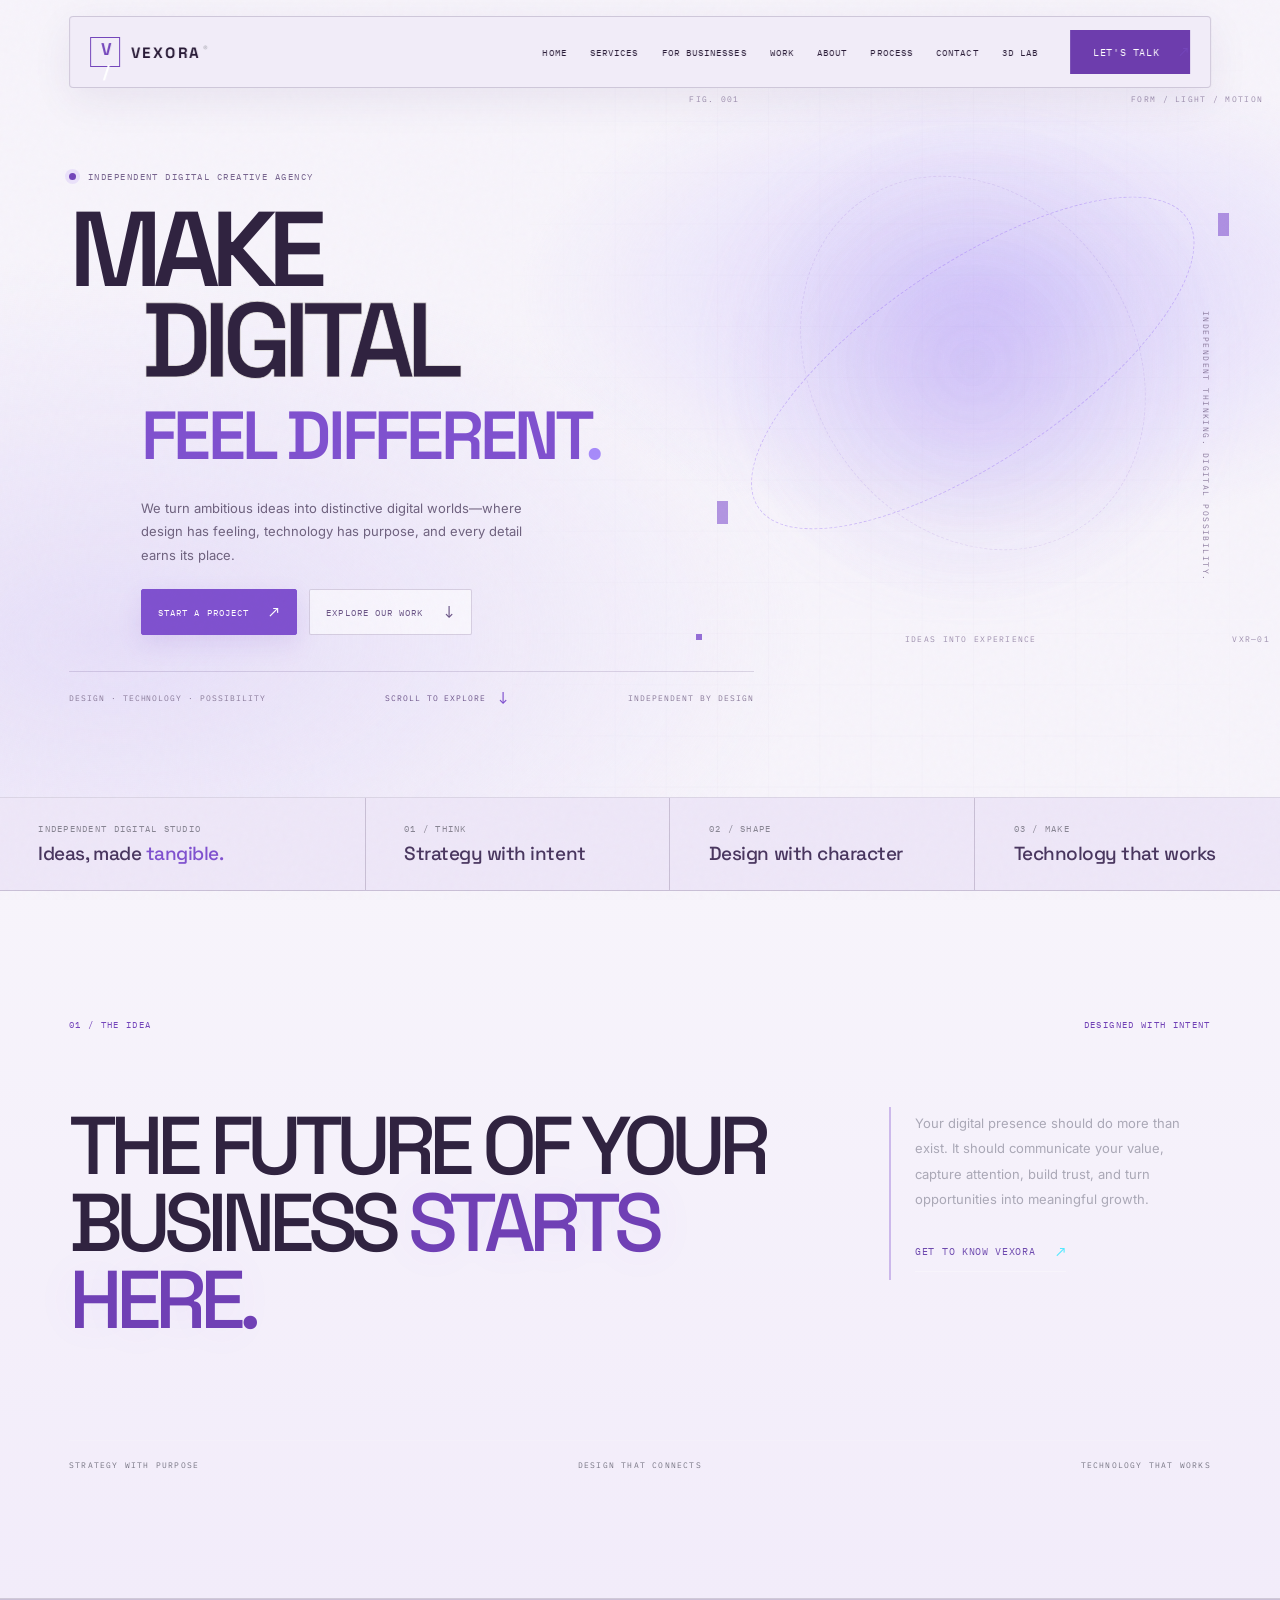
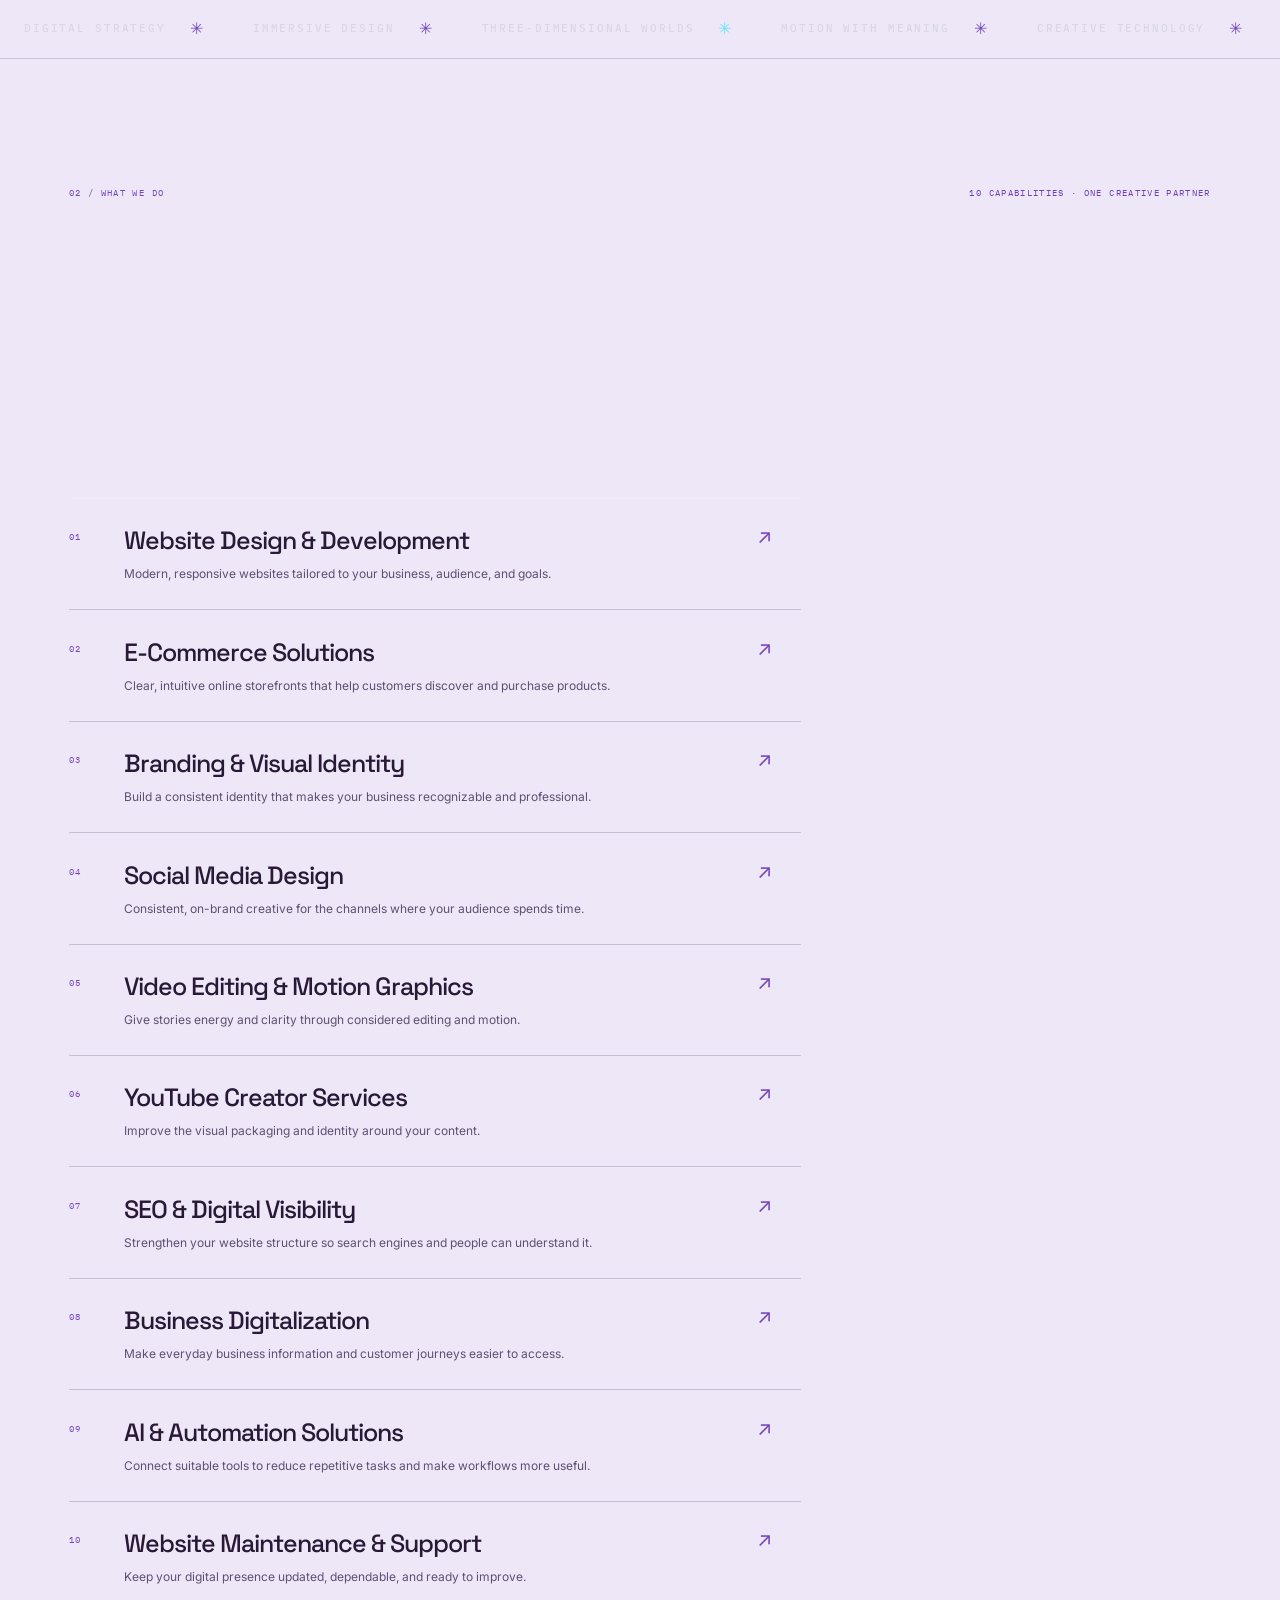
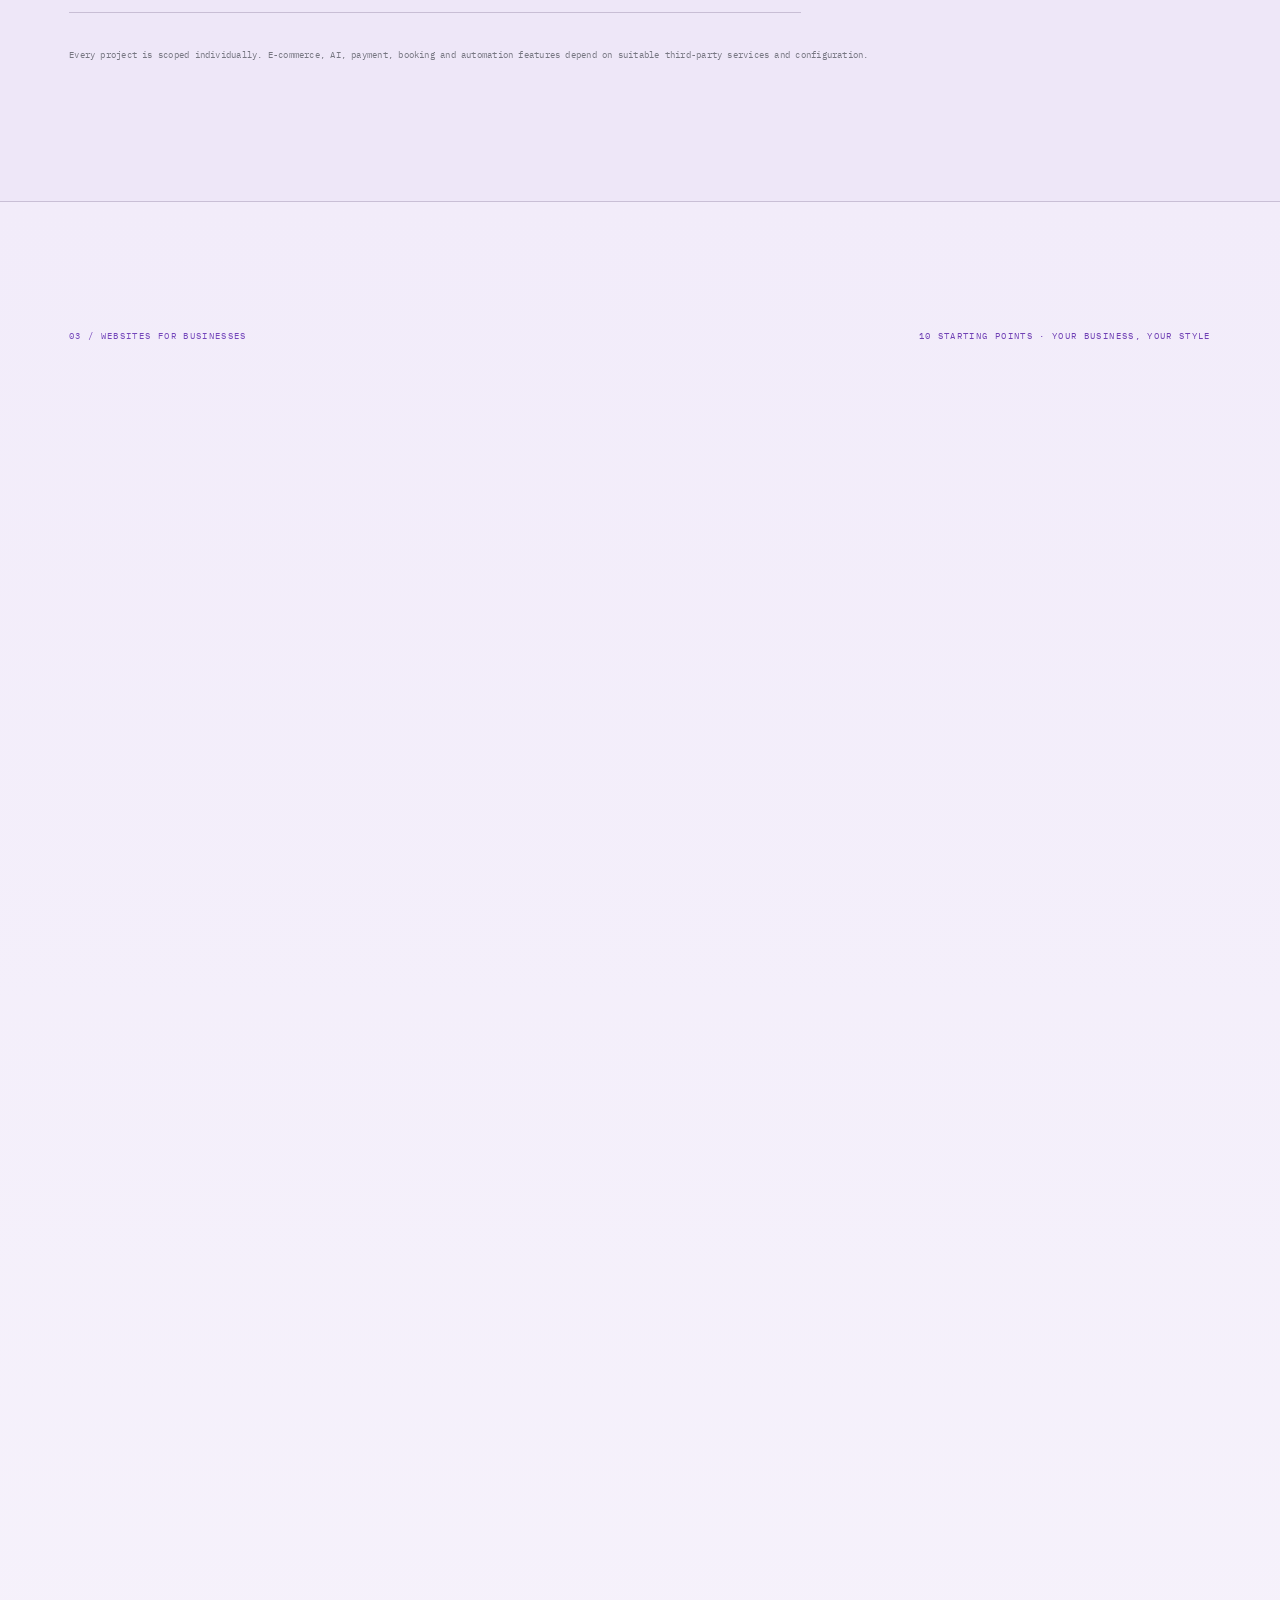
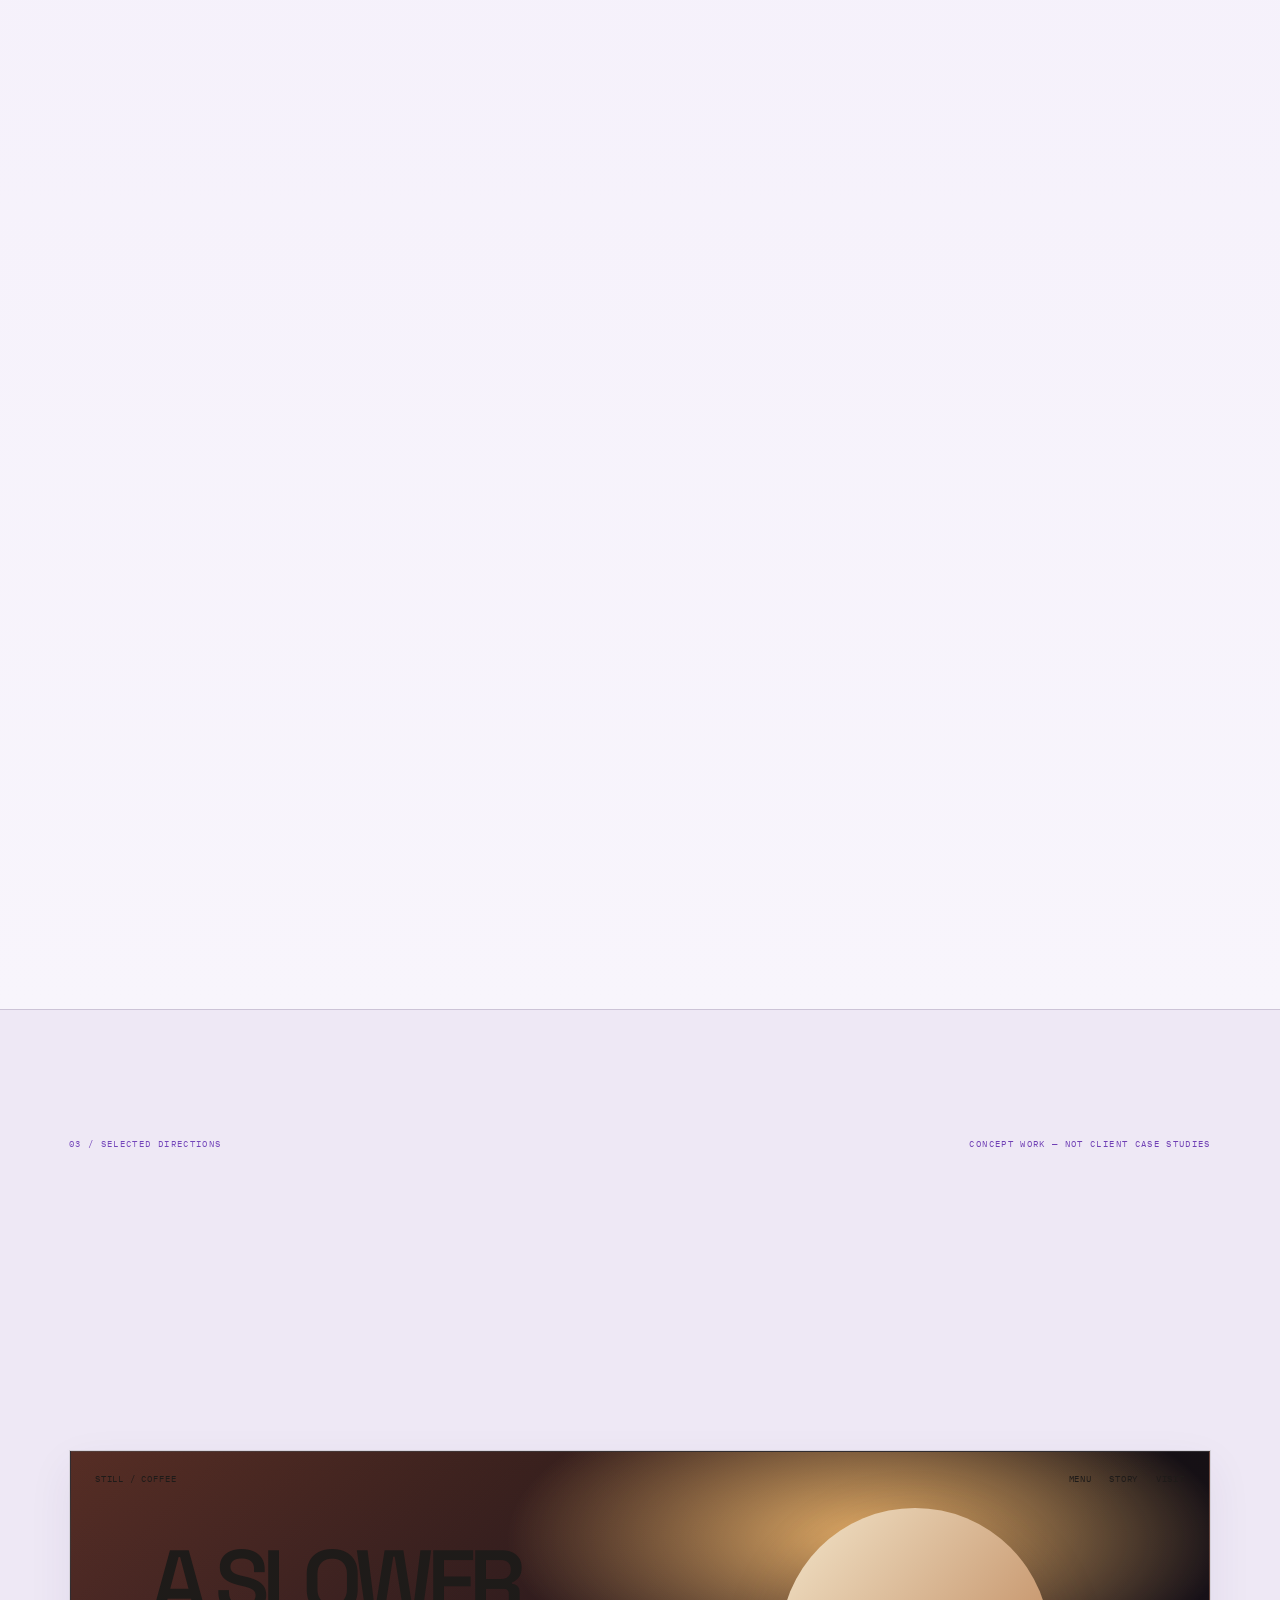
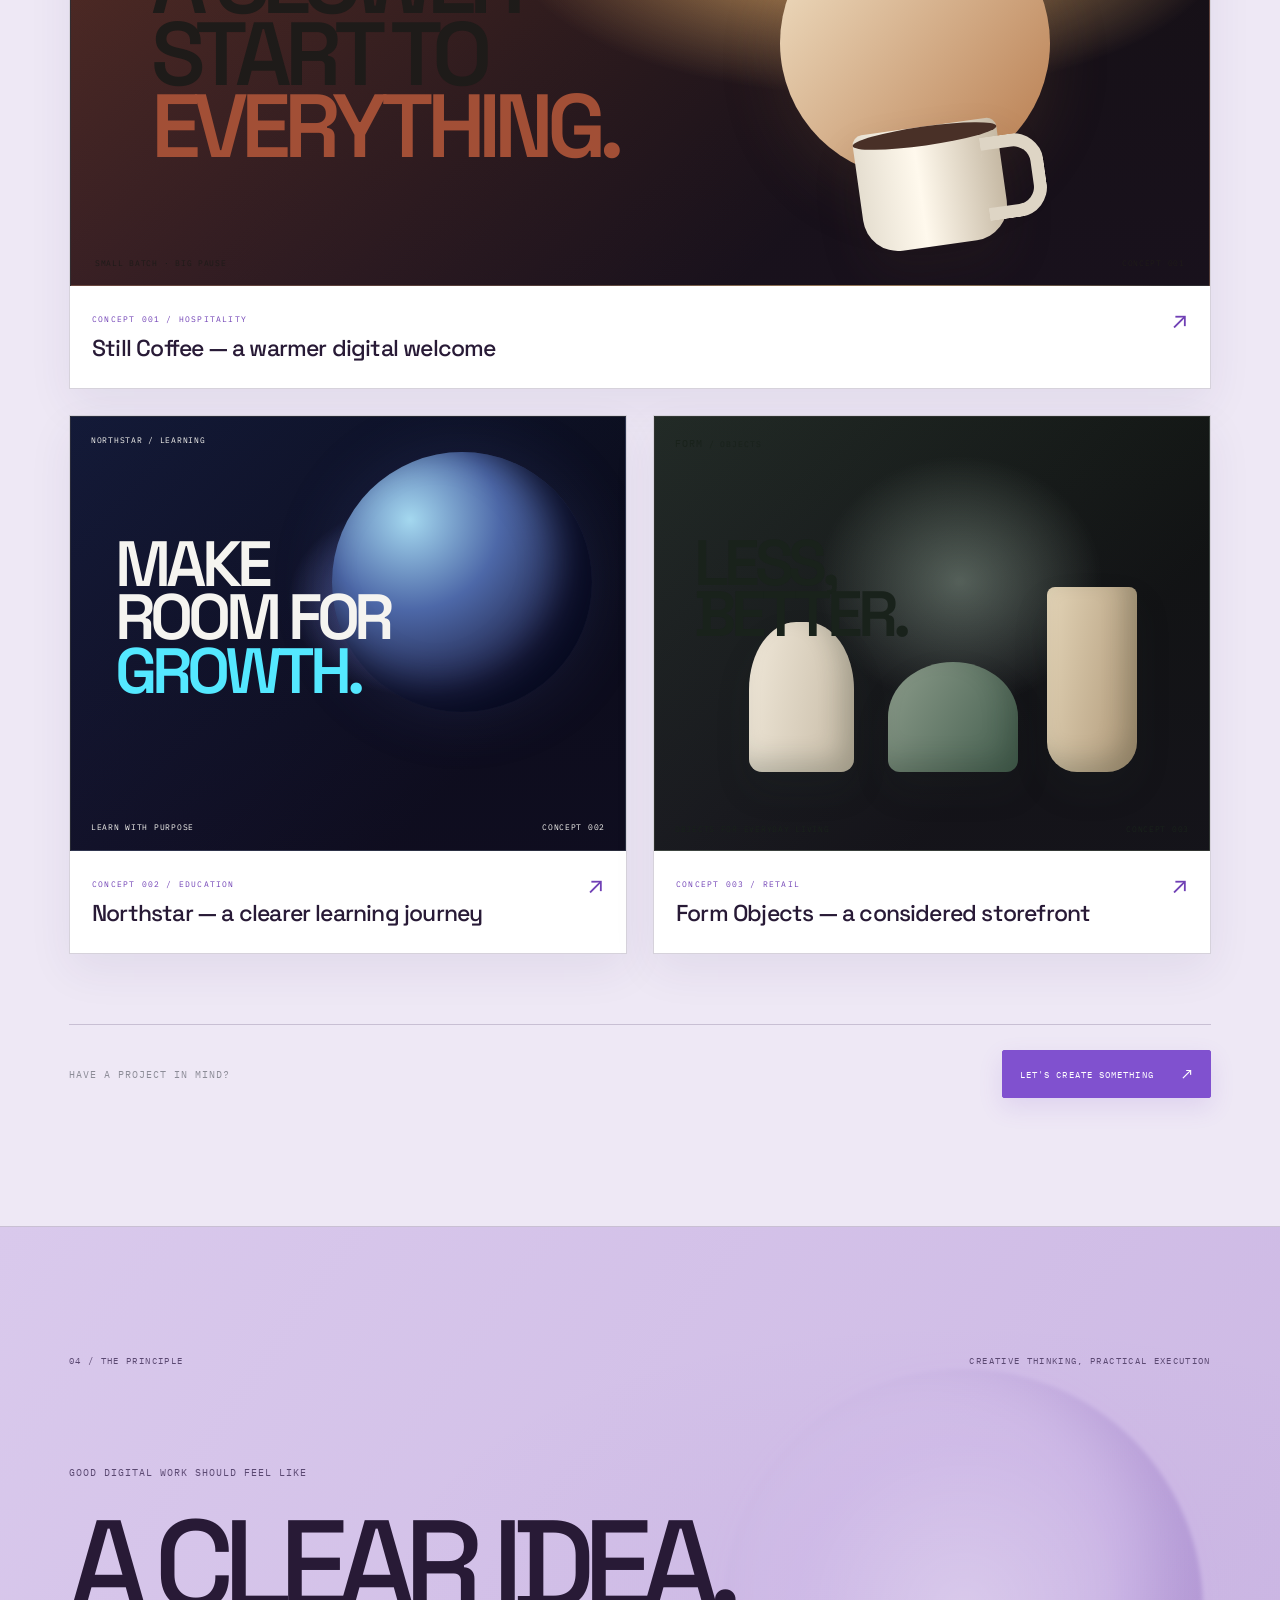
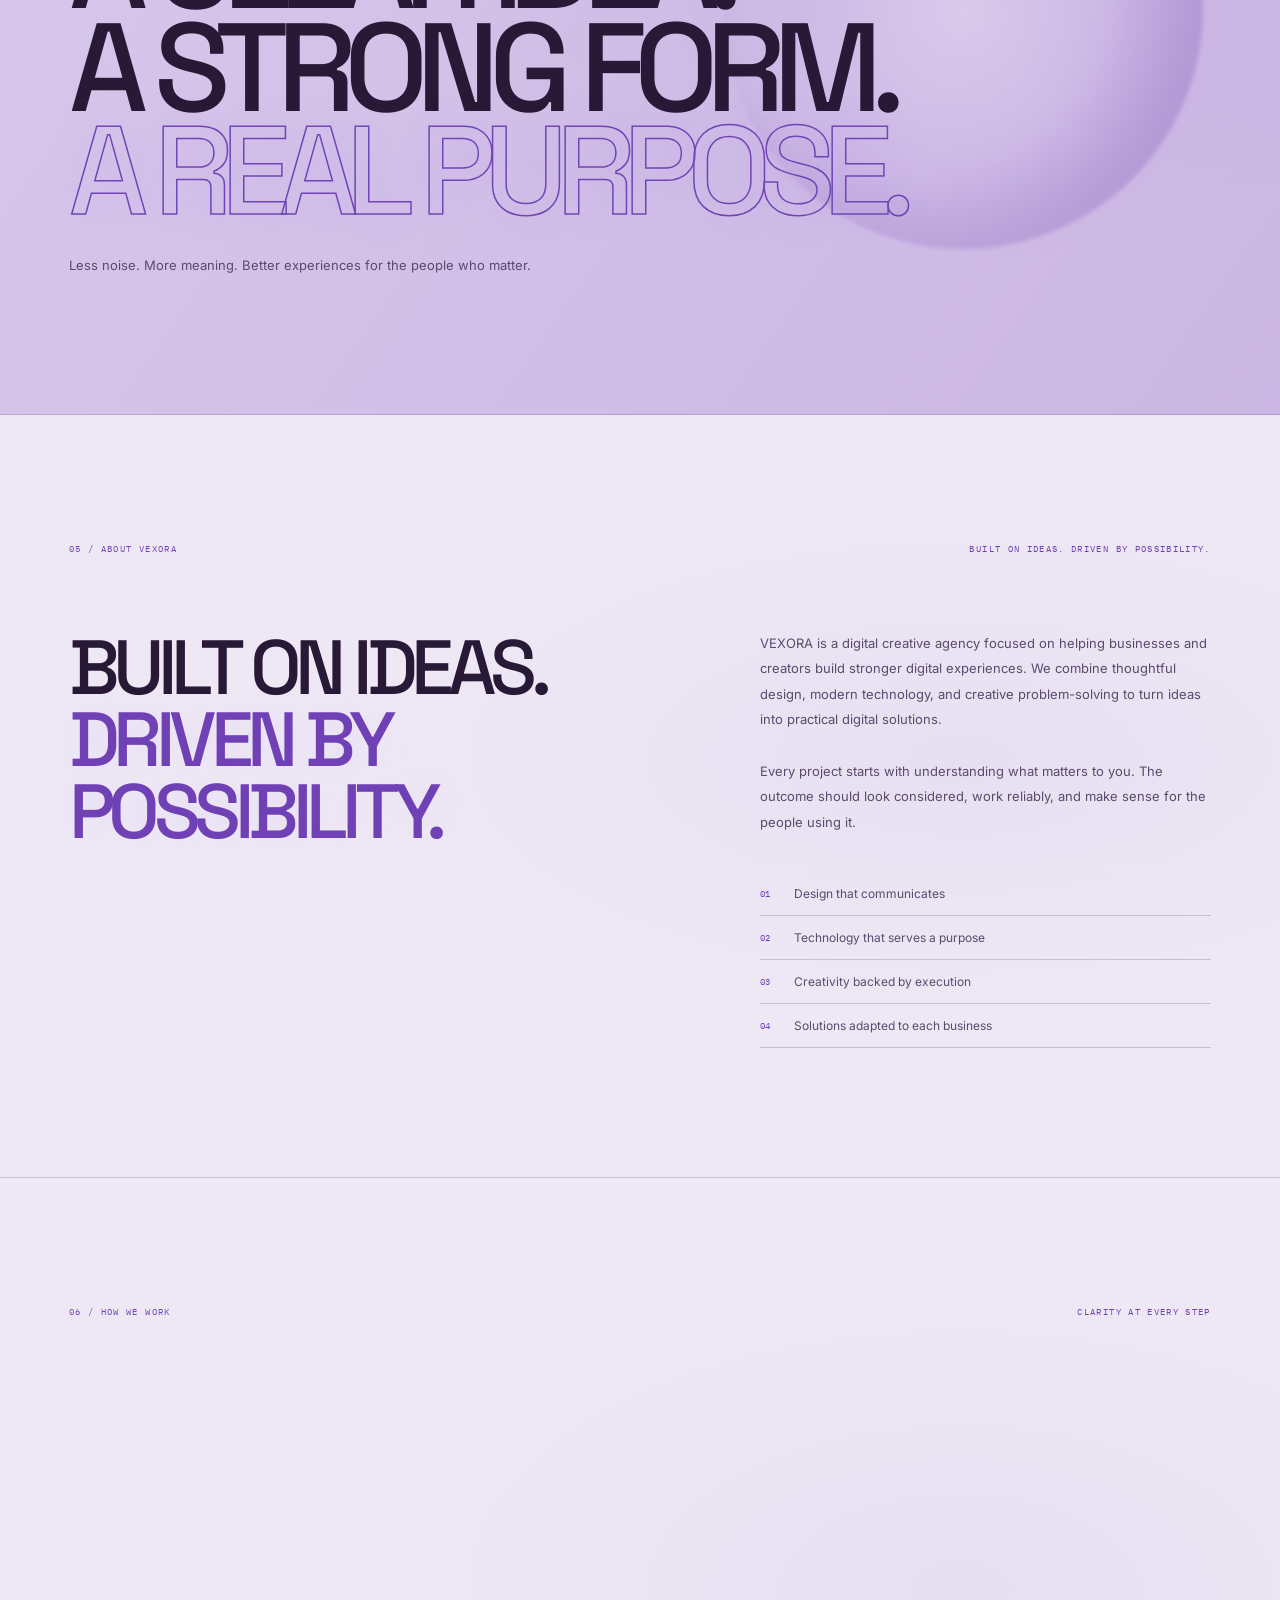
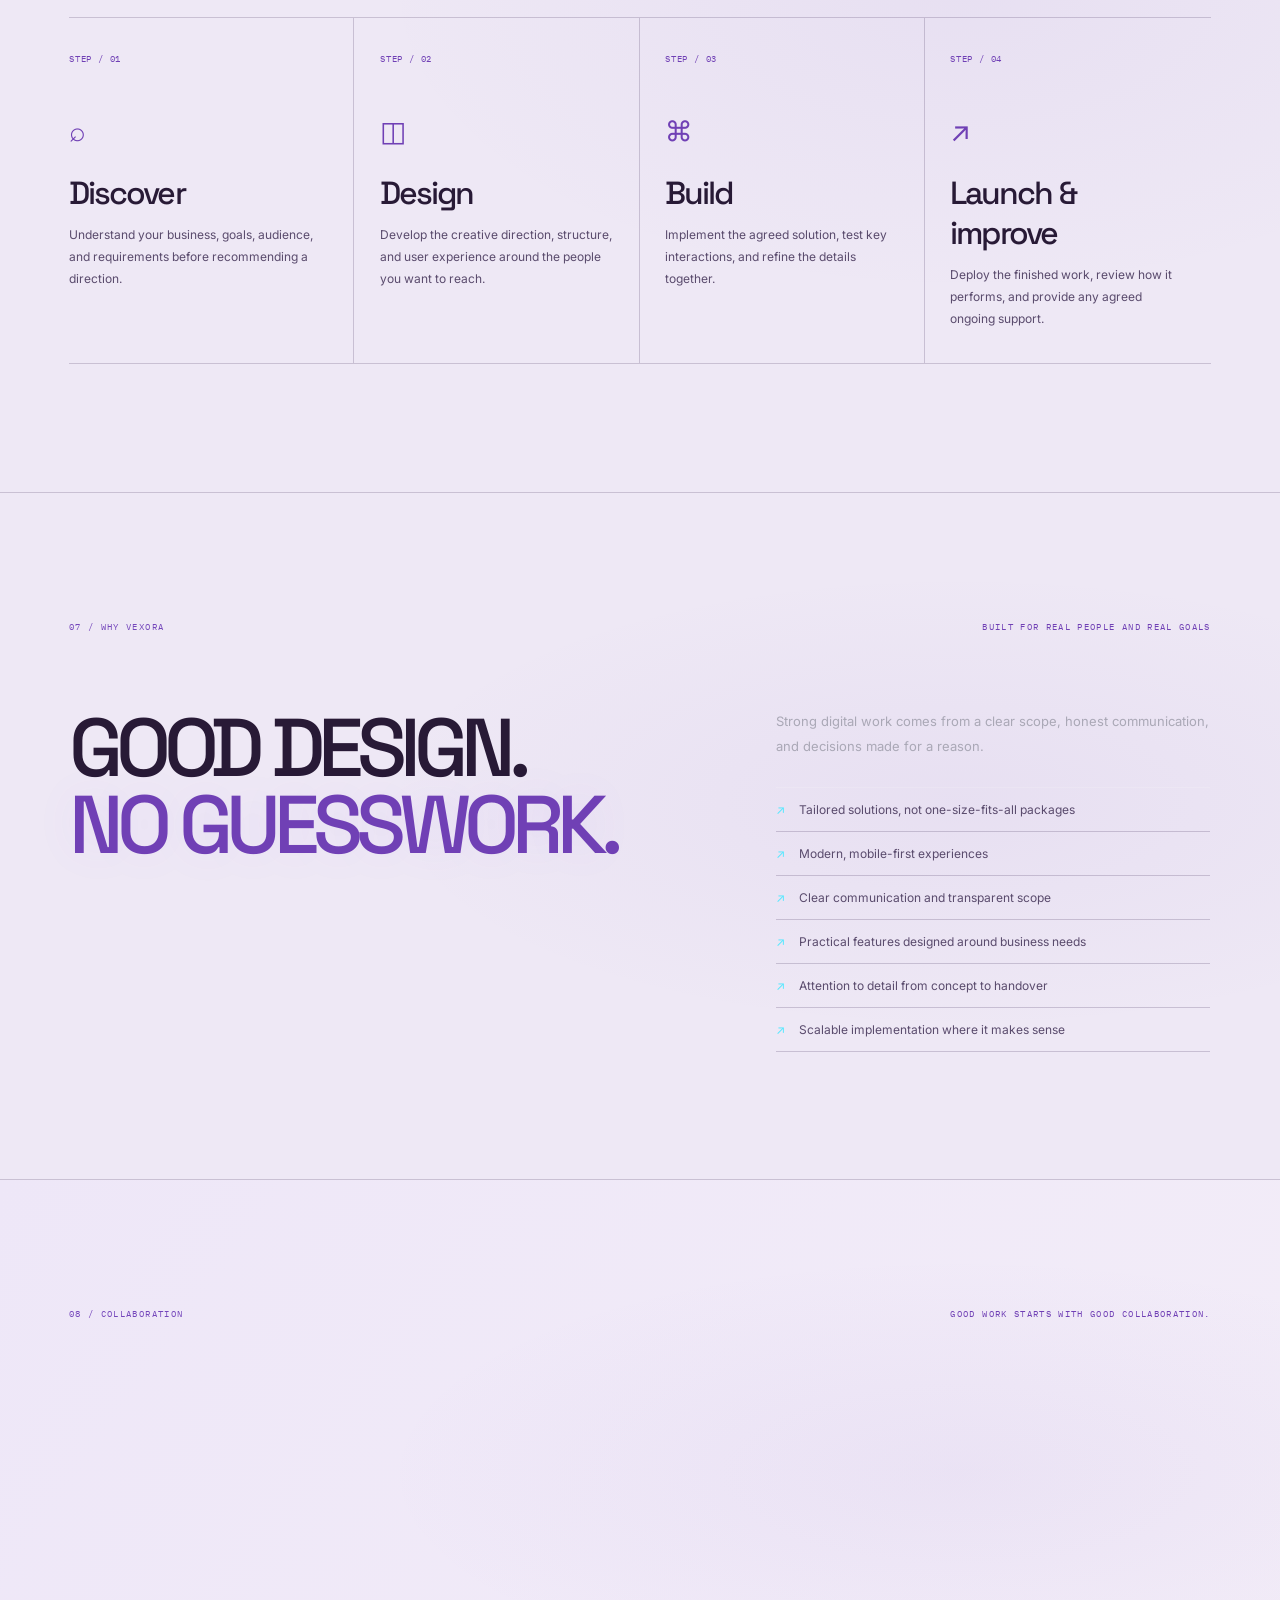
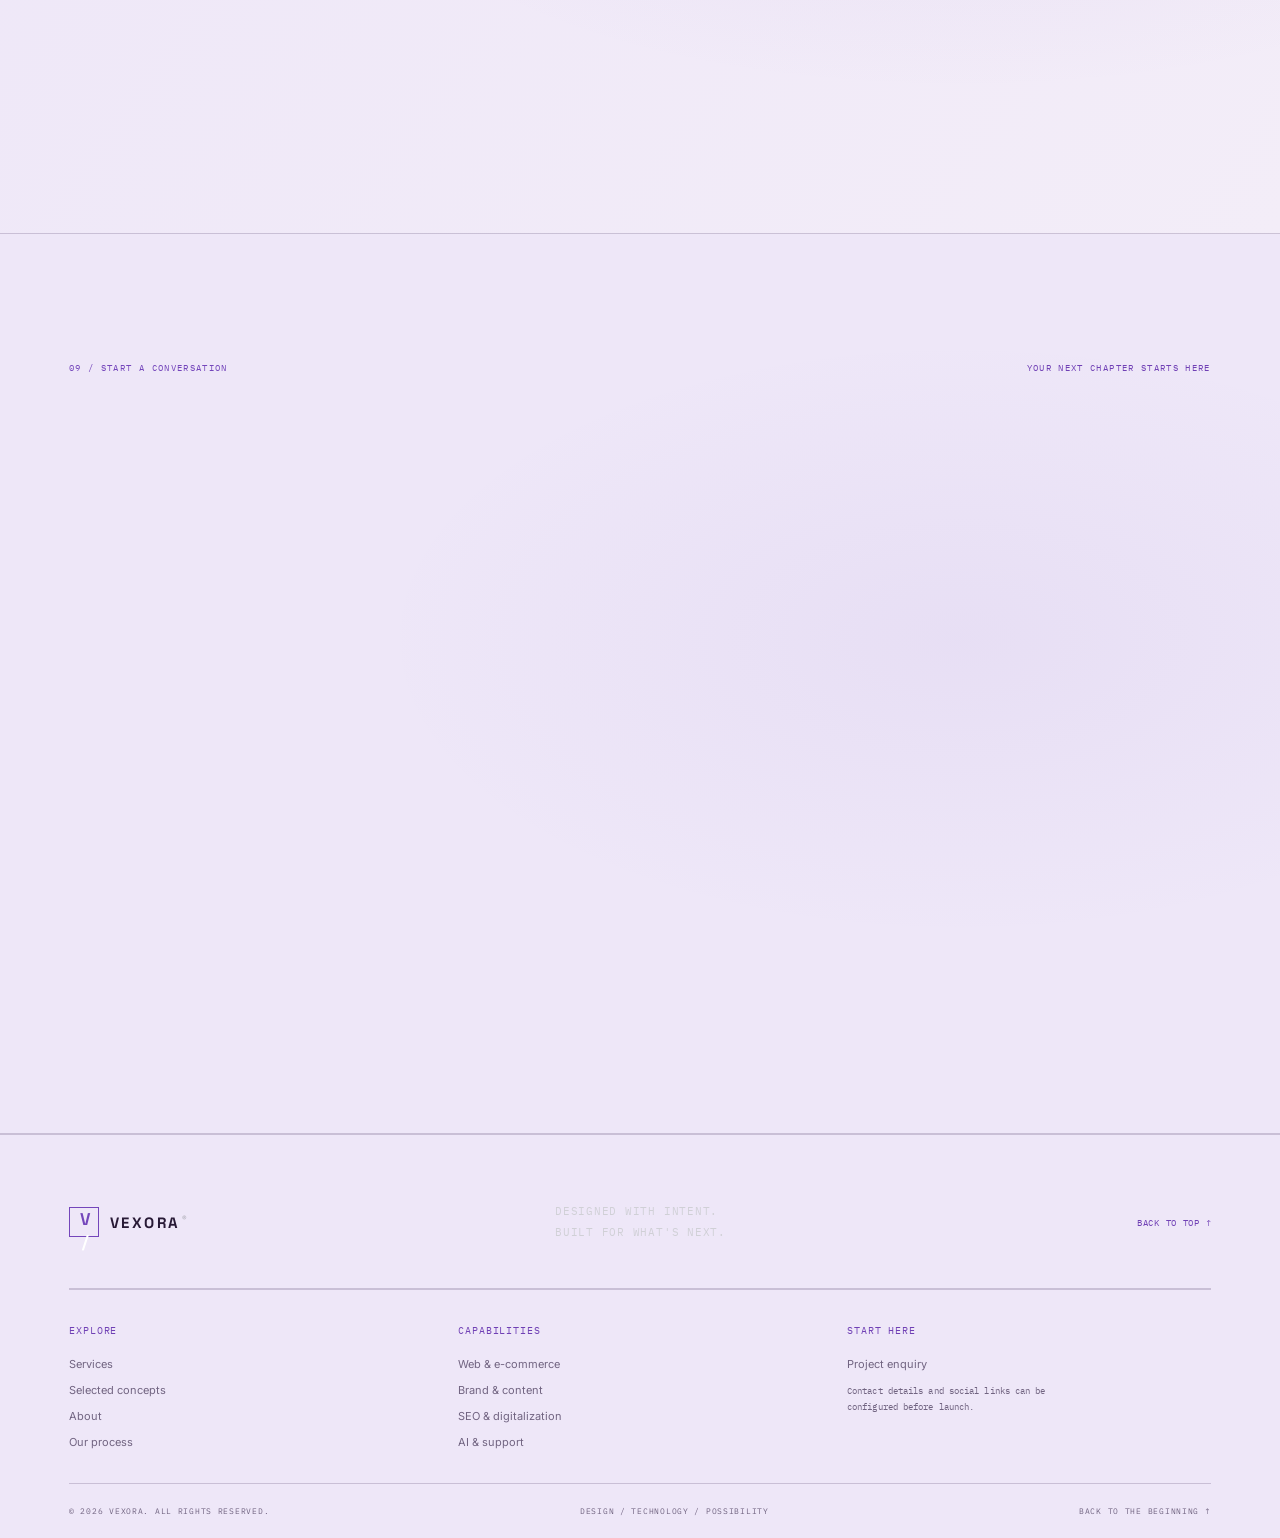
==== vexora-website/index.html @ 5f30f504 "Add files via upload" ====
<!doctype html>
<html lang="en">
<head>
<meta charset="utf-8"><meta name="viewport" content="width=device-width,initial-scale=1"><meta name="theme-color" content="#f4f1fa">
<title>VEXORA® — Digital Experiences, Built for What's Next</title>
<meta name="description" content="VEXORA combines thoughtful design, modern technology and creative innovation to build exceptional digital experiences for businesses and creators.">
<meta name="robots" content="index,follow"><link rel="canonical" href="https://example.com/">
<meta property="og:type" content="website"><meta property="og:title" content="VEXORA — We Build Digital Experiences"><meta property="og:description" content="Your vision. Our technology. Extraordinary results."><meta property="og:image" content="/assets/vexora-showcase.png">
<link rel="icon" href="data:image/svg+xml,%3Csvg xmlns='http://www.w3.org/2000/svg' viewBox='0 0 100 100'%3E%3Crect width='100' height='100' rx='18' fill='%23050505'/%3E%3Cpath d='M22 25L50 75 78 25' fill='none' stroke='%238B5CF6' stroke-width='9'/%3E%3C/svg%3E">
<link rel="preconnect" href="https://fonts.googleapis.com"><link rel="preconnect" href="https://fonts.gstatic.com" crossorigin><link href="https://fonts.googleapis.com/css2?family=Inter:wght@400;500;600;700&family=Space+Grotesk:wght@400;500;600;700&family=IBM+Plex+Mono:wght@400;500&display=swap" rel="stylesheet">
<link rel="stylesheet" href="styles.css">
<script type="importmap">{"imports":{"three":"https://cdn.jsdelivr.net/npm/three@0.166.1/build/three.module.js"}}</script>
<script defer src="motion.js"></script>
<script type="module" src="script.js"></script>
<link rel="stylesheet" href="cinematic-system.css">
<link rel="stylesheet" href="redesign-v3.css">
<link rel="stylesheet" href="violet-neutral.css">
<link rel="stylesheet" href="polish-v4.css">
<link rel="stylesheet" href="fix-v5.css">
<script defer src="interactions.js"></script>
<script defer src="redesign-v3.js"></script>
<script defer src="business-showcase.js"></script>
</head>
<body>
<div class="grain" aria-hidden="true"></div><div class="scroll-progress" aria-hidden="true"></div>
<header class="header" id="top"><a class="wordmark" href="#home" aria-label="VEXORA home"><span class="wordmark-symbol">V<span>/</span></span><span>VEXORA<span class="registered">®</span></span></a>
<nav class="desktop-nav" aria-label="Main navigation"><a href="#home">Home</a><a href="services.html">Services</a><a href="#business-websites">For Businesses</a><a href="work.html">Work</a><a href="about.html">About</a><a href="process.html">Process</a><a href="contact.html">Contact</a><a href="universe.html">3D Lab</a></nav>
<a class="header-cta" href="#contact">LET'S TALK <span>↗</span></a><button class="menu-toggle" aria-label="Open navigation menu" aria-expanded="false" aria-controls="mobile-nav"><span></span><span></span></button></header>
<nav class="mobile-nav" id="mobile-nav" aria-label="Mobile navigation" hidden><a href="#home">Home</a><a href="services.html">Services</a><a href="work.html">Work</a><a href="about.html">About</a><a href="process.html">Process</a><a href="contact.html">Contact</a><a href="universe.html">3D Lab</a></nav>
<main>
<section class="hero" id="home"><div class="hero-grid" aria-hidden="true"></div><div class="hero-copy"><p class="eyebrow reveal"><span class="live-dot"></span> INDEPENDENT DIGITAL CREATIVE AGENCY</p><h1 class="hero-title"><span class="title-line">MAKE</span><span class="title-line title-indent">DIGITAL</span><span class="title-line title-accent">FEEL DIFFERENT<span class="period">.</span></span></h1><p class="hero-description reveal">We turn ambitious ideas into distinctive digital worlds—where design has feeling, technology has purpose, and every detail earns its place.</p><div class="hero-actions reveal"><a class="button button-primary" href="#contact">START A PROJECT <span>↗</span></a><a class="button button-quiet" href="#work">EXPLORE OUR WORK <span>↓</span></a></div><div class="hero-foot reveal"><span>DESIGN · TECHNOLOGY · POSSIBILITY</span><a href="#intro">SCROLL TO EXPLORE <span class="scroll-arrow">↓</span></a><span>INDEPENDENT BY DESIGN</span></div></div>
<div class="hero-visual" aria-label="Interactive metallic 3D sculpture"><canvas id="hero-canvas" aria-label="A rotating metallic abstract sculpture rendered in 3D"></canvas><div class="visual-ring ring-a"></div><div class="visual-ring ring-b"></div><div class="visual-tag tag-top"><span>FIG. 001</span><span>FORM / LIGHT / MOTION</span></div><div class="visual-tag tag-bottom"><span class="tiny-square"></span> IDEAS INTO EXPERIENCE <span>VXR—01</span></div><div class="visual-cross cross-a">+</div><div class="visual-cross cross-b">+</div></div><div class="hero-side-label">INDEPENDENT THINKING. DIGITAL POSSIBILITY.</div></section>
<section class="intro section" id="intro"><div class="section-meta reveal"><span>01 / THE IDEA</span><span>DESIGNED WITH INTENT</span></div><div class="intro-layout"><h2 class="display-heading reveal">THE FUTURE OF YOUR BUSINESS <em>STARTS HERE.</em></h2><div class="intro-copy reveal"><p>Your digital presence should do more than exist. It should communicate your value, capture attention, build trust, and turn opportunities into meaningful growth.</p><a class="text-link" href="#about">GET TO KNOW VEXORA <span>↗</span></a></div></div><div class="intro-bottom"><span>STRATEGY WITH PURPOSE</span><span>DESIGN THAT CONNECTS</span><span>TECHNOLOGY THAT WORKS</span></div></section>
<section class="services section" id="services"><div class="section-meta reveal"><span>02 / WHAT WE DO</span><span>10 CAPABILITIES · ONE CREATIVE PARTNER</span></div><div class="section-title-row reveal"><h2 class="display-heading">BUILT AROUND <em>YOUR NEXT.</em></h2><p>Thoughtful digital solutions that meet real business needs—from first impression to everyday operations.</p></div><div class="services-layout"><div class="services-list">
<article class="service-row reveal"><span class="service-num">01</span><div><h3>Website Design &amp; Development</h3><p>Modern, responsive websites tailored to your business, audience, and goals.</p><div class="service-details">Business sites · Landing pages · Portfolios · Restaurant sites · Performance · Lead capture</div></div><span class="service-symbol">↗</span></article>
<article class="service-row reveal"><span class="service-num">02</span><div><h3>E-Commerce Solutions</h3><p>Clear, intuitive online storefronts that help customers discover and purchase products.</p><div class="service-details">Storefront design · Product pages · Cart and checkout · Payment-provider integration · Mobile shopping</div></div><span class="service-symbol">↗</span></article>
<article class="service-row reveal"><span class="service-num">03</span><div><h3>Branding &amp; Visual Identity</h3><p>Build a consistent identity that makes your business recognizable and professional.</p><div class="service-details">Logo concepts · Colour systems · Typography · Brand guidelines · Digital assets</div></div><span class="service-symbol">↗</span></article>
<article class="service-row reveal"><span class="service-num">04</span><div><h3>Social Media Design</h3><p>Consistent, on-brand creative for the channels where your audience spends time.</p><div class="service-details">Post designs · Promotions · Stories · Campaign creatives · Reusable content templates</div></div><span class="service-symbol">↗</span></article>
<article class="service-row reveal"><span class="service-num">05</span><div><h3>Video Editing &amp; Motion Graphics</h3><p>Give stories energy and clarity through considered editing and motion.</p><div class="service-details">Promotional videos · Short-form edits · YouTube editing · Animated typography · Intro/outro sequences</div></div><span class="service-symbol">↗</span></article>
<article class="service-row reveal"><span class="service-num">06</span><div><h3>YouTube Creator Services</h3><p>Improve the visual packaging and identity around your content.</p><div class="service-details">Thumbnails · Title and description assistance · Channel branding · Video packaging · Creator identity</div></div><span class="service-symbol">↗</span></article>
<article class="service-row reveal"><span class="service-num">07</span><div><h3>SEO &amp; Digital Visibility</h3><p>Strengthen your website structure so search engines and people can understand it.</p><div class="service-details">On-page SEO · Technical fundamentals · Metadata · Image optimization · Local SEO foundations</div></div><span class="service-symbol">↗</span></article>
<article class="service-row reveal"><span class="service-num">08</span><div><h3>Business Digitalization</h3><p>Make everyday business information and customer journeys easier to access.</p><div class="service-details">Digital catalogues · Business profiles · QR menus · Inquiry workflows · Basic booking and lead capture</div></div><span class="service-symbol">↗</span></article>
<article class="service-row reveal"><span class="service-num">09</span><div><h3>AI &amp; Automation Solutions</h3><p>Connect suitable tools to reduce repetitive tasks and make workflows more useful.</p><div class="service-details">AI website features · Chatbot integrations · Form-to-email workflows · Content assistance · Third-party integrations</div></div><span class="service-symbol">↗</span></article>
<article class="service-row reveal"><span class="service-num">10</span><div><h3>Website Maintenance &amp; Support</h3><p>Keep your digital presence updated, dependable, and ready to improve.</p><div class="service-details">Content updates · Bug fixes · Performance checks · Security guidance · Supported backups · Feature improvements</div></div><span class="service-symbol">↗</span></article>
</div><aside class="services-aside reveal"><div class="aside-visual"><canvas id="service-canvas" aria-label="Interactive 3D network of connected geometric forms"></canvas><span class="aside-coordinate">VXR / SYSTEMS 02</span></div><p class="aside-label">FROM THE FIRST PIXEL TO THE BIGGER PICTURE.</p><h3>One partner.<br><em>More possibility.</em></h3><p>Choose a focused service or combine capabilities into a solution built around your goals. External subscriptions and integrations are scoped transparently.</p><a class="text-link" href="#contact">DISCUSS YOUR NEEDS <span>↗</span></a></aside></div><p class="section-note">Every project is scoped individually. E-commerce, AI, payment, booking and automation features depend on suitable third-party services and configuration.</p></section>
<section class="businesses section" id="business-websites"><div class="section-meta reveal"><span>03 / WEBSITES FOR BUSINESSES</span><span>10 STARTING POINTS · YOUR BUSINESS, YOUR STYLE</span></div><div class="biz-heading-row reveal"><div><p class="biz-kicker">FIND YOUR INDUSTRY</p><h2 class="display-heading">YOUR BUSINESS.<br><em>YOUR NEXT WEBSITE.</em></h2></div><p class="biz-intro">Choose the kind of business you run to explore a dedicated website concept. Each selection opens its own page, built around the needs of that industry.</p></div><div class="business-grid"><a class="biz-card reveal" href="businesses/salon.html" aria-label="Explore Salon & Beauty website example"><div class="biz-card-image"><img src="https://images.unsplash.com/photo-1560066984-138dadb4c035?auto=format&fit=crop&w=1000&q=85" alt="Salon & Beauty website inspiration" loading="lazy"><span class="biz-card-index">01</span><span class="biz-card-arrow">↗</span></div><div class="biz-card-caption"><div><h3>Salon & Beauty</h3><p>Beauty services, appointments, stylist profiles and a polished gallery.</p></div><span class="biz-card-link">VIEW CONCEPT ↗</span></div></a>
<a class="biz-card reveal" href="businesses/electronics.html" aria-label="Explore Electronics Store website example"><div class="biz-card-image"><img src="https://images.unsplash.com/photo-1519389950473-47ba0277781c?auto=format&fit=crop&w=1000&q=85" alt="Electronics Store website inspiration" loading="lazy"><span class="biz-card-index">02</span><span class="biz-card-arrow">↗</span></div><div class="biz-card-caption"><div><h3>Electronics Store</h3><p>A modern product catalogue for phones, accessories, gadgets and offers.</p></div><span class="biz-card-link">VIEW CONCEPT ↗</span></div></a>
<a class="biz-card reveal" href="businesses/eye-care.html" aria-label="Explore Eye Care & Optician website example"><div class="biz-card-image"><img src="https://images.unsplash.com/photo-1574258495973-f010dfbb5371?auto=format&fit=crop&w=1000&q=85" alt="Eye Care & Optician website inspiration" loading="lazy"><span class="biz-card-index">03</span><span class="biz-card-arrow">↗</span></div><div class="biz-card-caption"><div><h3>Eye Care & Optician</h3><p>Eye exams, optician services, frame collections and appointment requests.</p></div><span class="biz-card-link">VIEW CONCEPT ↗</span></div></a>
<a class="biz-card reveal" href="businesses/medical-shop.html" aria-label="Explore Medical Shop website example"><div class="biz-card-image"><img src="https://images.unsplash.com/photo-1584308666744-24d5c474f2ae?auto=format&fit=crop&w=1000&q=85" alt="Medical Shop website inspiration" loading="lazy"><span class="biz-card-index">04</span><span class="biz-card-arrow">↗</span></div><div class="biz-card-caption"><div><h3>Medical Shop</h3><p>A trusted pharmacy experience with store information and product categories.</p></div><span class="biz-card-link">VIEW CONCEPT ↗</span></div></a>
<a class="biz-card reveal" href="businesses/restaurant.html" aria-label="Explore Restaurant & Café website example"><div class="biz-card-image"><img src="https://images.unsplash.com/photo-1517248135467-4c7edcad34c4?auto=format&fit=crop&w=1000&q=85" alt="Restaurant & Café website inspiration" loading="lazy"><span class="biz-card-index">05</span><span class="biz-card-arrow">↗</span></div><div class="biz-card-caption"><div><h3>Restaurant & Café</h3><p>Menus, reservations, signature dishes and a warm brand story.</p></div><span class="biz-card-link">VIEW CONCEPT ↗</span></div></a>
<a class="biz-card reveal" href="businesses/real-estate.html" aria-label="Explore Real Estate website example"><div class="biz-card-image"><img src="https://images.unsplash.com/photo-1600607687939-ce8a6c25118c?auto=format&fit=crop&w=1000&q=85" alt="Real Estate website inspiration" loading="lazy"><span class="biz-card-index">06</span><span class="biz-card-arrow">↗</span></div><div class="biz-card-caption"><div><h3>Real Estate</h3><p>Property listings, project highlights and enquiry forms for buyers.</p></div><span class="biz-card-link">VIEW CONCEPT ↗</span></div></a>
<a class="biz-card reveal" href="businesses/fitness.html" aria-label="Explore Fitness & Gym website example"><div class="biz-card-image"><img src="https://images.unsplash.com/photo-1534438327276-14e5300c3a48?auto=format&fit=crop&w=1000&q=85" alt="Fitness & Gym website inspiration" loading="lazy"><span class="biz-card-index">07</span><span class="biz-card-arrow">↗</span></div><div class="biz-card-caption"><div><h3>Fitness & Gym</h3><p>Membership plans, class schedules, trainers and transformation stories.</p></div><span class="biz-card-link">VIEW CONCEPT ↗</span></div></a>
<a class="biz-card reveal" href="businesses/boutique.html" aria-label="Explore Clothing Boutique website example"><div class="biz-card-image"><img src="https://images.unsplash.com/photo-1441986300917-64674bd600d8?auto=format&fit=crop&w=1000&q=85" alt="Clothing Boutique website inspiration" loading="lazy"><span class="biz-card-index">08</span><span class="biz-card-arrow">↗</span></div><div class="biz-card-caption"><div><h3>Clothing Boutique</h3><p>Lookbooks, collections, new arrivals and a refined shopping journey.</p></div><span class="biz-card-link">VIEW CONCEPT ↗</span></div></a>
<a class="biz-card reveal" href="businesses/dental-clinic.html" aria-label="Explore Dental Clinic website example"><div class="biz-card-image"><img src="https://images.unsplash.com/photo-1606811971618-4486d14f3f99?auto=format&fit=crop&w=1000&q=85" alt="Dental Clinic website inspiration" loading="lazy"><span class="biz-card-index">09</span><span class="biz-card-arrow">↗</span></div><div class="biz-card-caption"><div><h3>Dental Clinic</h3><p>Services, dentist profiles, patient guidance and booking requests.</p></div><span class="biz-card-link">VIEW CONCEPT ↗</span></div></a>
<a class="biz-card reveal" href="businesses/education.html" aria-label="Explore Education & Coaching website example"><div class="biz-card-image"><img src="https://images.unsplash.com/photo-1523050854058-8df90110c9f1?auto=format&fit=crop&w=1000&q=85" alt="Education & Coaching website inspiration" loading="lazy"><span class="biz-card-index">10</span><span class="biz-card-arrow">↗</span></div><div class="biz-card-caption"><div><h3>Education & Coaching</h3><p>Course details, faculty profiles, student resources and admissions.</p></div><span class="biz-card-link">VIEW CONCEPT ↗</span></div></a></div><div class="biz-bottom reveal"><span>DON'T SEE YOUR INDUSTRY?</span><a class="text-link" href="#contact">LET'S CREATE A CUSTOM DIRECTION <span>↗</span></a></div></section>
<section class="work section" id="work"><div class="section-meta reveal"><span>03 / SELECTED DIRECTIONS</span><span>CONCEPT WORK — NOT CLIENT CASE STUDIES</span></div><div class="section-title-row reveal"><h2 class="display-heading">SELECTED DIGITAL <em>EXPERIENCES.</em></h2><p>Visual explorations of how design and technology could help different kinds of businesses show up.</p></div><div class="work-grid">
<article class="project project-wide reveal"><div class="project-art art-hospitality"><div class="art-nav">STILL / COFFEE <span>MENU&nbsp;&nbsp; STORY&nbsp;&nbsp; VISIT</span></div><div class="coffee-sun"></div><div class="coffee-title">A SLOWER<br>START TO<br><em>EVERYTHING.</em></div><div class="coffee-cup"><span></span></div><div class="art-bottom">SMALL BATCH · BIG PAUSE <span>CONCEPT 001</span></div></div><div class="project-caption"><div><span>CONCEPT 001 / HOSPITALITY</span><h3>Still Coffee — a warmer digital welcome</h3></div><span class="project-arrow">↗</span></div></article>
<article class="project reveal"><div class="project-art art-education"><div class="edu-orb"></div><div class="edu-grid-lines"></div><div class="edu-top">NORTHSTAR / LEARNING</div><div class="edu-title">MAKE<br>ROOM FOR<br><em>GROWTH.</em></div><div class="edu-bottom">LEARN WITH PURPOSE <span>CONCEPT 002</span></div></div><div class="project-caption"><div><span>CONCEPT 002 / EDUCATION</span><h3>Northstar — a clearer learning journey</h3></div><span class="project-arrow">↗</span></div></article>
<article class="project reveal"><div class="project-art art-retail"><div class="retail-mark">FORM<span> / OBJECTS</span></div><div class="retail-object object-one"></div><div class="retail-object object-two"></div><div class="retail-object object-three"></div><div class="retail-title">LESS,<br>BETTER.</div><div class="retail-bottom">OBJECTS FOR EVERYDAY LIVING <span>CONCEPT 003</span></div></div><div class="project-caption"><div><span>CONCEPT 003 / RETAIL</span><h3>Form Objects — a considered storefront</h3></div><span class="project-arrow">↗</span></div></article></div><div class="work-cta reveal"><p>HAVE A PROJECT IN MIND?</p><a class="button button-primary" href="#contact">LET'S CREATE SOMETHING <span>↗</span></a></div></section>
<section class="manifesto section"><div class="manifesto-orb" aria-hidden="true"></div><div class="section-meta reveal"><span>04 / THE PRINCIPLE</span><span>CREATIVE THINKING, PRACTICAL EXECUTION</span></div><p class="manifesto-label reveal">GOOD DIGITAL WORK SHOULD FEEL LIKE</p><h2 class="manifesto-heading reveal">A CLEAR IDEA.<br>A STRONG FORM.<br><em>A REAL PURPOSE.</em></h2><p class="manifesto-foot reveal">Less noise. More meaning. Better experiences for the people who matter.</p></section>
<section class="about section" id="about"><div class="section-meta reveal"><span>05 / ABOUT VEXORA</span><span>BUILT ON IDEAS. DRIVEN BY POSSIBILITY.</span></div><div class="about-grid"><h2 class="display-heading reveal">BUILT ON IDEAS.<br><em>DRIVEN BY POSSIBILITY.</em></h2><div class="about-copy reveal"><p>VEXORA is a digital creative agency focused on helping businesses and creators build stronger digital experiences. We combine thoughtful design, modern technology, and creative problem-solving to turn ideas into practical digital solutions.</p><p>Every project starts with understanding what matters to you. The outcome should look considered, work reliably, and make sense for the people using it.</p><div class="principles"><div><span>01</span><p>Design that communicates</p></div><div><span>02</span><p>Technology that serves a purpose</p></div><div><span>03</span><p>Creativity backed by execution</p></div><div><span>04</span><p>Solutions adapted to each business</p></div></div></div></div></section>
<section class="process section" id="process"><div class="section-meta reveal"><span>06 / HOW WE WORK</span><span>CLARITY AT EVERY STEP</span></div><div class="section-title-row reveal"><h2 class="display-heading">FROM FIRST THOUGHT<br>TO <em>WHAT'S NEXT.</em></h2><p>A straightforward process keeps the work focused, the expectations clear, and the decisions collaborative.</p></div><div class="process-grid"><article class="process-step reveal"><span class="step-index">STEP / 01</span><div class="step-icon">⌕</div><h3>Discover</h3><p>Understand your business, goals, audience, and requirements before recommending a direction.</p></article><article class="process-step reveal"><span class="step-index">STEP / 02</span><div class="step-icon">◫</div><h3>Design</h3><p>Develop the creative direction, structure, and user experience around the people you want to reach.</p></article><article class="process-step reveal"><span class="step-index">STEP / 03</span><div class="step-icon">⌘</div><h3>Build</h3><p>Implement the agreed solution, test key interactions, and refine the details together.</p></article><article class="process-step reveal"><span class="step-index">STEP / 04</span><div class="step-icon">↗</div><h3>Launch &amp; improve</h3><p>Deploy the finished work, review how it performs, and provide any agreed ongoing support.</p></article></div></section>
<section class="why section"><div class="section-meta reveal"><span>07 / WHY VEXORA</span><span>BUILT FOR REAL PEOPLE AND REAL GOALS</span></div><div class="why-layout"><h2 class="display-heading reveal">GOOD DESIGN.<br><em>NO GUESSWORK.</em></h2><div class="why-copy reveal"><p>Strong digital work comes from a clear scope, honest communication, and decisions made for a reason.</p><ul><li>Tailored solutions, not one-size-fits-all packages</li><li>Modern, mobile-first experiences</li><li>Clear communication and transparent scope</li><li>Practical features designed around business needs</li><li>Attention to detail from concept to handover</li><li>Scalable implementation where it makes sense</li></ul></div></div></section>
<section class="collaboration section"><div class="section-meta reveal"><span>08 / COLLABORATION</span><span>GOOD WORK STARTS WITH GOOD COLLABORATION.</span></div><div class="collab-content reveal"><h2 class="display-heading">CLEAR CONVERSATIONS.<br><em>BETTER OUTCOMES.</em></h2><p>We believe good partnerships are built on listening, realistic timelines, transparent decisions, and careful execution. You'll know what's included, what depends on third-party tools, and what the next step looks like.</p><span class="collab-note">A SPACE FOR REAL CLIENT STORIES WILL BE ADDED WHEN AUTHENTIC TESTIMONIALS ARE AVAILABLE.</span></div></section>
<section class="contact section" id="contact"><div class="section-meta reveal"><span>09 / START A CONVERSATION</span><span>YOUR NEXT CHAPTER STARTS HERE</span></div><div class="contact-layout"><div class="contact-copy reveal"><h2 class="display-heading">LET'S BUILD<br><em>WHAT'S NEXT.</em></h2><p>Have an idea, a business to grow, or a digital experience to bring to life? Tell us a little about it. We'll take it from there, together.</p><div class="contact-aside"><span class="live-dot"></span><span>START WITH A CONVERSATION.<br>BUILD WITH INTENTION.</span></div></div><form class="contact-form reveal" id="project-form" novalidate><div class="form-row"><label for="name">YOUR NAME <span>*</span><input id="name" name="name" autocomplete="name" required minlength="2" placeholder="How should we address you?"></label><label for="business">BUSINESS / BRAND <small>OPTIONAL</small><input id="business" name="business" autocomplete="organization" placeholder="Your business name"></label></div><div class="form-row"><label for="email">EMAIL ADDRESS <span>*</span><input id="email" name="email" type="email" autocomplete="email" required placeholder="you@example.com"></label><label for="service-select">SERVICE REQUIRED <span>*</span><select id="service-select" name="service" required><option value="">Choose a service</option><option>Website Design & Development</option><option>E-Commerce Solutions</option><option>Branding & Visual Identity</option><option>Social Media Design</option><option>Video Editing & Motion Graphics</option><option>YouTube Creator Services</option><option>SEO & Digital Visibility</option><option>Business Digitalization</option><option>AI & Automation Solutions</option><option>Website Maintenance & Support</option><option>Not sure yet</option></select></label></div><div class="form-row"><label for="budget">APPROXIMATE BUDGET <small>OPTIONAL</small><select id="budget" name="budget"><option value="">Select a range</option><option>Under ₹5,000</option><option>₹5,000–₹15,000</option><option>₹15,000–₹50,000</option><option>₹50,000+</option><option>Need guidance</option></select></label><label for="timeline">TIMELINE <small>OPTIONAL</small><select id="timeline" name="timeline"><option value="">Choose a timeline</option><option>As soon as practical</option><option>Within a month</option><option>1–3 months</option><option>Flexible</option></select></label></div><label for="message">TELL US ABOUT THE PROJECT <span>*</span><textarea id="message" name="message" required minlength="15" rows="4" placeholder="What would you like to create, improve, or solve?"></textarea></label><div class="form-bottom"><button class="button button-primary" type="submit">PREPARE PROJECT ENQUIRY <span>↗</span></button><p id="form-status" class="form-status" role="status" aria-live="polite">This demo validates your details in your browser. It will not send or store anything until a form endpoint is configured.</p></div><input type="text" name="website" class="honeypot" tabindex="-1" autocomplete="off" aria-hidden="true"></form></div></section>
</main>
<footer class="footer"><div class="footer-main"><a class="wordmark footer-wordmark" href="#home"><span class="wordmark-symbol">V<span>/</span></span><span>VEXORA<span class="registered">®</span></span></a><p>DESIGNED WITH INTENT.<br>BUILT FOR WHAT'S NEXT.</p><a class="back-top" href="#top">BACK TO TOP ↑</a></div><div class="footer-links"><div><span class="footer-label">EXPLORE</span><a href="services.html">Services</a><a href="work.html">Selected concepts</a><a href="about.html">About</a><a href="process.html">Our process</a></div><div><span class="footer-label">CAPABILITIES</span><a href="#services">Web &amp; e-commerce</a><a href="#services">Brand &amp; content</a><a href="#services">SEO &amp; digitalization</a><a href="#services">AI &amp; support</a></div><div><span class="footer-label">START HERE</span><a href="#contact">Project enquiry</a><span class="footer-small">Contact details and social links can be configured before launch.</span></div></div><div class="footer-bottom"><span>© <span id="year"></span> VEXORA. ALL RIGHTS RESERVED.</span><span>DESIGN / TECHNOLOGY / POSSIBILITY</span><a href="#top">BACK TO THE BEGINNING ↑</a></div></footer>
<noscript><div class="noscript-note">JavaScript is disabled. The content remains available, but the interactive 3D scenes and animated enhancements require JavaScript.</div></noscript>
</body></html>
---- vexora-website/styles.css ----
:root{--black:#050505;--charcoal:#101014;--graphite:#19191f;--white:#fff;--muted:#a1a1aa;--violet:#8b5cf6;--cyan:#54e8ff;--line:rgba(255,255,255,.14);--font-head:'Space Grotesk',sans-serif;--font-body:'Inter',sans-serif;--mono:'IBM Plex Mono',monospace;--page: min(1440px, calc(100% - 9vw));--ease:cubic-bezier(.2,.7,.1,1)}*{box-sizing:border-box}html{scroll-behavior:smooth;scroll-padding-top:90px}body{margin:0;background:var(--black);color:var(--white);font-family:var(--font-body);-webkit-font-smoothing:antialiased;overflow-x:hidden}body::before{content:"";position:fixed;inset:0;pointer-events:none;z-index:-1;background:radial-gradient(ellipse at 75% 12%,rgba(139,92,246,.10),transparent 32%),radial-gradient(ellipse at 12% 52%,rgba(84,232,255,.045),transparent 27%)}a{color:inherit;text-decoration:none}button,input,select,textarea{font:inherit}button,a,select{ -webkit-tap-highlight-color:transparent}button:focus-visible,a:focus-visible,input:focus-visible,select:focus-visible,textarea:focus-visible{outline:2px solid var(--cyan);outline-offset:4px}.grain{position:fixed;inset:0;pointer-events:none;z-index:20;opacity:.055;background-image:url("data:image/svg+xml,%3Csvg viewBox='0 0 180 180' xmlns='http://www.w3.org/2000/svg'%3E%3Cfilter id='n'%3E%3CfeTurbulence type='fractalNoise' baseFrequency='.9' numOctaves='3' stitchTiles='stitch'/%3E%3C/filter%3E%3Crect width='100%25' height='100%25' filter='url(%23n)' opacity='.4'/%3E%3C/svg%3E")}.scroll-progress{height:2px;position:fixed;top:0;left:0;width:0;background:linear-gradient(90deg,var(--violet),var(--cyan));z-index:100}.header{height:84px;padding:0 4.5vw;display:flex;align-items:center;justify-content:space-between;position:fixed;top:0;left:0;width:100%;z-index:50;border-bottom:1px solid transparent;transition:background .35s,border-color .35s,backdrop-filter .35s}.header.scrolled{background:rgba(5,5,5,.86);backdrop-filter:blur(18px);border-color:var(--line)}.wordmark{display:inline-flex;align-items:center;gap:11px;font-family:var(--font-head);font-weight:700;letter-spacing:.11em;font-size:18px}.wordmark-symbol{width:28px;height:28px;border:1px solid rgba(255,255,255,.5);display:grid;place-items:center;font-size:17px;letter-spacing:-.13em;color:var(--white)}.wordmark-symbol span{color:var(--violet)}.registered{font-size:9px;vertical-align:top;color:var(--muted);margin-left:2px}.desktop-nav{display:flex;gap:clamp(18px,2.6vw,42px);margin-left:auto;margin-right:42px}.desktop-nav a,.header-cta{font:10px var(--mono);letter-spacing:.06em;color:#c9c9cf;transition:color .2s}.desktop-nav a:hover,.header-cta:hover{color:var(--cyan)}.header-cta{border:1px solid rgba(255,255,255,.35);padding:13px 16px;display:flex;gap:20px;align-items:center}.header-cta span{color:var(--cyan);font-size:16px}.menu-toggle{display:none;background:none;border:0;padding:12px}.menu-toggle span{display:block;width:25px;height:1px;background:white;margin:6px}.mobile-nav{position:fixed;top:76px;left:0;right:0;z-index:49;background:rgba(5,5,5,.97);padding:24px 7vw 30px;border-bottom:1px solid var(--line)}.mobile-nav a{display:block;padding:15px 0;border-bottom:1px solid var(--line);font-family:var(--font-head);font-size:24px}.hero{min-height:800px;height:min(100svh,1050px);max-height:1080px;position:relative;display:flex;align-items:center;padding:125px 4.5vw 78px;overflow:hidden;border-bottom:1px solid var(--line)}.hero-grid{position:absolute;inset:0;background-image:linear-gradient(rgba(255,255,255,.035) 1px,transparent 1px),linear-gradient(90deg,rgba(255,255,255,.035) 1px,transparent 1px);background-size:74px 74px;mask-image:linear-gradient(to bottom,transparent,black 16%,black 70%,transparent);opacity:.42}.hero-copy{position:relative;z-index:3;width:62%;max-width:850px}.eyebrow,.section-meta,.hero-foot,.visual-tag,.hero-side-label,.service-num,.service-details,.section-note,.project-caption>div>span,.art-nav,.art-bottom,.edu-top,.edu-bottom,.retail-mark,.retail-bottom,.step-index,.collab-note,.footer-label,.footer-bottom,.footer-small{font-family:var(--mono);font-size:10px;letter-spacing:.09em}.eyebrow{display:flex;align-items:center;gap:12px;color:#c7c7ce;margin:0 0 28px}.live-dot{width:7px;height:7px;background:var(--cyan);border-radius:50%;box-shadow:0 0 14px rgba(84,232,255,.65);display:inline-block;flex:none}.hero-title{font-family:var(--font-head);font-size:clamp(66px,9.2vw,142px);font-weight:600;letter-spacing:-.09em;line-height:.83;margin:0;position:relative}.title-line{display:block;animation:titleIn .9s var(--ease) both}.title-line:nth-child(2){animation-delay:.12s}.title-line:nth-child(3){animation-delay:.23s}.title-indent{margin-left:8.5vw}.title-accent{font-size:.77em;letter-spacing:-.075em;margin-top:17px;white-space:nowrap}.title-accent:before{content:"";display:inline-block;width:clamp(24px,4vw,60px);height:1px;background:var(--violet);vertical-align:middle;margin-right:18px}.title-accent .period{color:var(--cyan)}.hero-description{max-width:410px;color:#b7b7c0;font-size:14px;line-height:1.8;margin:35px 0 27px}.hero-actions{display:flex;gap:12px;align-items:center}.button{display:inline-flex;align-items:center;justify-content:space-between;gap:28px;min-height:50px;padding:0 19px;font:10px var(--mono);letter-spacing:.06em;border:1px solid var(--line);transition:transform .25s,background .25s,border-color .25s,color .25s}.button span{font-size:17px}.button:hover{transform:translateY(-3px)}.button-primary{background:var(--white);color:#070709;border-color:var(--white)}.button-primary span{color:#7250dc}.button-primary:hover{background:var(--cyan);border-color:var(--cyan)}.button-quiet{color:#e1e1e6;background:rgba(5,5,5,.15)}.button-quiet:hover{border-color:var(--cyan);color:var(--cyan)}.hero-foot{position:absolute;bottom:30px;left:4.5vw;right:4.5vw;display:flex;justify-content:space-between;color:#8d8d97;font-size:9px}.hero-foot a{display:flex;gap:12px;align-items:center}.scroll-arrow{color:var(--cyan);font-size:17px}.hero-visual{position:absolute;right:2vw;top:13%;height:75%;width:51%;z-index:1;pointer-events:none}.hero-visual canvas{position:absolute;inset:0;width:100%;height:100%;display:block;pointer-events:auto;outline:none}.visual-ring{position:absolute;border:1px solid rgba(139,92,246,.28);border-radius:50%;left:50%;top:50%;transform:translate(-50%,-50%) rotate(-24deg);width:72%;height:31%;pointer-events:none}.ring-a{transform:translate(-50%,-50%) rotate(-34deg);border-color:rgba(84,232,255,.26)}.ring-b{transform:translate(-50%,-50%) rotate(57deg);width:64%;height:45%;border-color:rgba(255,255,255,.12)}.visual-tag{position:absolute;left:4%;right:4%;display:flex;justify-content:space-between;color:#8f8f9a;font-size:9px}.tag-top{top:6%}.tag-bottom{bottom:5%}.tiny-square{width:6px;height:6px;background:var(--violet);display:inline-block;margin-right:7px}.visual-cross{position:absolute;color:var(--cyan);font:18px var(--mono);opacity:.7}.cross-a{top:25%;right:13%}.cross-b{bottom:23%;left:13%}.hero-side-label{position:absolute;right:1.2vw;top:43%;writing-mode:vertical-rl;color:#777783;font-size:8px;letter-spacing:.18em}.section{padding:110px 4.5vw;border-bottom:1px solid var(--line);position:relative}.section-meta{display:flex;justify-content:space-between;gap:20px;color:#858590;margin-bottom:65px}.section-meta span:first-child{color:#d7d7dd}.intro-layout{display:grid;grid-template-columns:1.45fr .55fr;gap:8vw;align-items:end}.display-heading{font-family:var(--font-head);font-size:clamp(44px,6.3vw,88px);line-height:.98;letter-spacing:-.075em;font-weight:500;margin:0}.display-heading em,.manifesto-heading em,.about-grid em,.why-layout em,.collab-content em{font-style:normal;color:var(--violet)}.intro-copy{max-width:360px;padding-bottom:7px}.intro-copy p,.section-title-row>p,.about-copy>p,.why-copy>p,.collab-content>p,.contact-copy>p{color:#aaaab4;font-size:14px;line-height:1.9;margin:0 0 27px}.text-link{display:inline-flex;align-items:center;gap:20px;padding-bottom:9px;border-bottom:1px solid rgba(255,255,255,.3);font:10px var(--mono);letter-spacing:.07em;transition:color .2s,border-color .2s}.text-link span{color:var(--cyan);font-size:16px}.text-link:hover{color:var(--cyan);border-color:var(--cyan)}.intro-bottom{display:flex;justify-content:space-between;margin-top:100px;padding-top:19px;border-top:1px solid var(--line);color:#777782;font:9px var(--mono);letter-spacing:.1em}.section-title-row{display:flex;justify-content:space-between;align-items:end;gap:35px;margin-bottom:58px}.section-title-row .display-heading{max-width:780px}.section-title-row>p{max-width:310px;margin-bottom:5px}.services-layout{display:grid;grid-template-columns:minmax(0,1.6fr) minmax(250px,.7fr);gap:7vw}.services-list{border-top:1px solid var(--line)}.service-row{display:grid;grid-template-columns:38px minmax(0,1fr) 25px;gap:17px;padding:25px 0 23px;border-bottom:1px solid var(--line);transition:padding .3s var(--ease)}.service-row:hover{padding-left:10px}.service-num{color:var(--cyan);padding-top:7px}.service-row h3{font:500 clamp(18px,2vw,25px) var(--font-head);letter-spacing:-.04em;margin:0 0 8px}.service-row p{font-size:12px;color:#a4a4af;line-height:1.7;margin:0;max-width:580px}.service-details{font-size:9px;letter-spacing:.02em;line-height:1.8;color:#73737e;max-height:0;opacity:0;overflow:hidden;transition:max-height .35s,opacity .3s,margin .3s}.service-row:hover .service-details,.service-row:focus-within .service-details{max-height:80px;opacity:1;margin-top:11px}.service-symbol{color:#797986;transition:color .2s,transform .2s}.service-row:hover .service-symbol{color:var(--cyan);transform:translate(3px,-3px)}.services-aside{position:sticky;top:110px;align-self:start}.aside-visual{height:330px;background:radial-gradient(circle at 50% 50%,rgba(139,92,246,.13),transparent 60%),linear-gradient(145deg,#111116,#08080a);border:1px solid var(--line);position:relative;overflow:hidden}.aside-visual canvas{width:100%;height:100%;display:block}.aside-coordinate{position:absolute;left:15px;bottom:13px;font:9px var(--mono);color:#777782}.aside-label{font:9px var(--mono);letter-spacing:.1em;color:#888894;margin:27px 0 15px}.services-aside h3{font:500 clamp(28px,3.2vw,44px)/1.05 var(--font-head);letter-spacing:-.06em;margin:0 0 17px}.services-aside h3 em{font-style:normal;color:var(--cyan)}.services-aside>p:not(.aside-label){color:#9999a4;font-size:12px;line-height:1.8;margin:0 0 22px}.section-note{margin-top:34px;color:#777782;font-size:9px;line-height:1.8;letter-spacing:.025em}.work-grid{display:grid;grid-template-columns:1fr 1fr;gap:46px 22px}.project-wide{grid-column:1/-1}.project-art{height:330px;position:relative;overflow:hidden;border:1px solid rgba(255,255,255,.12);transition:transform .45s var(--ease)}.project-wide .project-art{height:450px}.project:hover .project-art{transform:translateY(-4px)}.art-hospitality{background:#d5c6aa;color:#1e1b19}.art-nav{position:absolute;top:21px;left:24px;right:24px;display:flex;justify-content:space-between;font-size:9px;z-index:2}.coffee-sun{position:absolute;width:270px;height:270px;border-radius:50%;background:linear-gradient(130deg,#f3e5ca,#b77a4c);right:14%;top:13%;box-shadow:0 20px 60px #6f4c333d}.coffee-title{position:absolute;left:7%;top:22%;z-index:2;font:600 clamp(40px,7vw,94px)/.8 var(--font-head);letter-spacing:-.08em}.coffee-title em{font-style:normal;color:#a24f36}.coffee-cup{position:absolute;width:145px;height:120px;border-radius:10px 10px 35px 35px;background:linear-gradient(90deg,#e5ded0,#fff9ed 42%,#c6b9a4);right:18%;bottom:9%;transform:rotate(-8deg);box-shadow:0 25px 45px #3e2c202d}.coffee-cup:after{content:"";position:absolute;width:48px;height:58px;border:13px solid #ded5c5;border-left:0;border-radius:0 30px 30px 0;right:-42px;top:19px}.coffee-cup span{position:absolute;left:0;right:0;top:0;height:19px;border-radius:50%;background:#493027}.art-bottom{position:absolute;bottom:17px;left:24px;right:24px;display:flex;justify-content:space-between;font-size:8px;z-index:3}.art-education{background:#171b32;color:#f5f4f0}.edu-orb{position:absolute;width:260px;height:260px;border-radius:50%;right:6%;top:8%;background:radial-gradient(circle at 30% 26%,#a4d8ef,#4d68a8 34%,#202448 68%,#111426);box-shadow:inset -25px -18px 40px #070a20,0 0 65px #5369cc26}.edu-grid-lines{position:absolute;inset:0;background:linear-gradient(0deg,transparent 49.5%,#ffffff13 50%,transparent 50.5%),linear-gradient(90deg,transparent 49.5%,#ffffff13 50%,transparent 50.5%);background-size:40px 40px;opacity:.25}.edu-top,.edu-bottom{position:absolute;left:20px;right:20px;display:flex;justify-content:space-between;font-size:8px}.edu-top{top:18px}.edu-bottom{bottom:18px}.edu-title{position:absolute;left:8%;top:28%;font:600 clamp(36px,5vw,66px)/.83 var(--font-head);letter-spacing:-.08em;z-index:2}.edu-title em{font-style:normal;color:var(--cyan)}.art-retail{background:#c5d0c6;color:#19221b}.retail-mark{position:absolute;top:20px;left:20px;font-size:10px}.retail-mark span{font-size:8px}.retail-object{position:absolute;bottom:18%;box-shadow:inset -12px -12px 25px #16251e36,0 18px 35px #25372d20}.object-one{width:105px;height:150px;background:linear-gradient(100deg,#f0e8d9,#c5b9a4);left:17%;border-radius:45% 45% 13px 13px}.object-two{width:130px;height:110px;background:linear-gradient(120deg,#8b9b8a,#435d4d);left:42%;border-radius:50% 50% 12px 12px}.object-three{width:90px;height:185px;background:linear-gradient(100deg,#e3d4b7,#ad9676);right:13%;border-radius:8px 8px 30px 30px}.retail-title{position:absolute;left:7%;top:28%;font:600 clamp(37px,5vw,70px)/.8 var(--font-head);letter-spacing:-.08em}.retail-bottom{position:absolute;bottom:16px;left:20px;right:20px;display:flex;justify-content:space-between;font-size:8px}.project-caption{display:flex;justify-content:space-between;align-items:start;padding-top:16px}.project-caption>div>span{color:#858590;font-size:8px}.project-caption h3{font:500 20px var(--font-head);letter-spacing:-.04em;margin:8px 0 0}.project-arrow{font-size:21px;color:var(--cyan)}.work-cta{display:flex;align-items:center;justify-content:space-between;margin-top:70px;padding-top:25px;border-top:1px solid var(--line)}.work-cta p{font:10px var(--mono);letter-spacing:.1em;color:#8c8c97}.manifesto{min-height:650px;overflow:hidden;background:linear-gradient(120deg,#08080b,#0c0915 65%,#06090b)}.manifesto-orb{position:absolute;width:480px;height:480px;border-radius:50%;right:6%;top:18%;background:radial-gradient(circle at 35% 25%,#b5a4ff 0,#6d4cba 13%,#201733 44%,#09080e 68%);opacity:.2;filter:blur(2px);box-shadow:inset -45px -30px 75px #000,0 0 90px #8b5cf622}.manifesto-heading{font:500 clamp(54px,9vw,126px)/.92 var(--font-head);letter-spacing:-.085em;margin:35px 0;position:relative}.manifesto-label{font:10px var(--mono);letter-spacing:.1em;color:#898994;margin-top:100px}.manifesto-foot{color:#9b9ba5;font-size:13px;position:relative}.about-grid{display:grid;grid-template-columns:1fr .8fr;gap:10vw}.about-grid .display-heading{font-size:clamp(44px,6vw,82px)}.about-copy>p{max-width:560px}.principles{margin-top:36px;border-top:1px solid var(--line)}.principles>div{display:flex;gap:24px;align-items:center;border-bottom:1px solid var(--line);padding:13px 0}.principles span{font:9px var(--mono);color:var(--cyan)}.principles p{font-size:12px;color:#dddde2;margin:0}.process-grid{display:grid;grid-template-columns:repeat(4,1fr);border-top:1px solid var(--line);border-bottom:1px solid var(--line)}.process-step{padding:25px 22px 30px;border-right:1px solid var(--line);min-height:270px}.process-step:first-child{padding-left:0}.process-step:last-child{border:0}.step-index{color:#888894;font-size:9px}.step-icon{font-size:28px;color:var(--violet);margin:32px 0 19px}.process-step h3{font:500 24px var(--font-head);letter-spacing:-.05em;margin:0 0 11px}.process-step p{font-size:12px;line-height:1.8;color:#9b9ba6;margin:0}.why-layout{display:grid;grid-template-columns:1fr .75fr;gap:9vw}.why-copy>p{max-width:440px}.why-copy ul{list-style:none;padding:0;margin:26px 0 0;border-top:1px solid var(--line)}.why-copy li{padding:14px 0;border-bottom:1px solid var(--line);font-size:12px;color:#d1d1d8;display:flex;gap:14px}.why-copy li:before{content:"↗";color:var(--cyan)}.collaboration{background:#0a090d}.collab-content{max-width:900px;margin-left:auto}.collab-content .display-heading{font-size:clamp(44px,6vw,80px);margin-bottom:28px}.collab-content>p{max-width:610px}.collab-note{display:block;color:#777782;font-size:8px;line-height:1.8;margin-top:50px}.contact{background:radial-gradient(ellipse at 8% 80%,rgba(139,92,246,.1),transparent 36%),#08080a}.contact-layout{display:grid;grid-template-columns:.8fr 1.2fr;gap:9vw}.contact-copy .display-heading{font-size:clamp(48px,7vw,95px)}.contact-copy>p{max-width:400px;margin-top:27px}.contact-aside{display:flex;align-items:start;gap:12px;margin-top:55px;font:9px/1.9 var(--mono);letter-spacing:.09em;color:#92929d}.contact-form{border-top:1px solid var(--line);padding-top:22px}.form-row{display:grid;grid-template-columns:1fr 1fr;gap:18px}.contact-form label{display:block;font:9px var(--mono);letter-spacing:.07em;color:#bdbdc6;margin-bottom:22px}.contact-form label>span{color:var(--cyan)}.contact-form label small{font-size:8px;color:#666671;margin-left:7px}.contact-form input,.contact-form select,.contact-form textarea{display:block;width:100%;margin-top:10px;background:rgba(255,255,255,.025);border:1px solid rgba(255,255,255,.15);border-radius:0;padding:14px 12px;color:#f5f5f8;font:12px var(--font-body);letter-spacing:0;transition:border-color .2s}.contact-form input::placeholder,.contact-form textarea::placeholder{color:#656570}.contact-form select{color:#aaaab4}.contact-form select option{background:#101014;color:#fff}.contact-form input:focus,.contact-form select:focus,.contact-form textarea:focus{border-color:var(--violet);outline:0}.contact-form textarea{resize:vertical;min-height:110px}.form-bottom{display:flex;gap:22px;align-items:center;flex-wrap:wrap}.form-status{max-width:300px;font-size:10px;line-height:1.7;color:#81818c;margin:0}.form-status.error{color:#ff9b9b}.form-status.success{color:var(--cyan)}.honeypot{position:absolute!important;left:-9999px!important;opacity:0!important}.footer{padding:50px 4.5vw 22px;background:#050505}.footer-main{display:grid;grid-template-columns:1fr 1fr 1fr;align-items:center;padding-bottom:45px;border-bottom:1px solid var(--line)}.footer-wordmark{justify-self:start}.footer-main>p{font:11px/1.9 var(--mono);letter-spacing:.07em;color:#d0d0d6;justify-self:center}.back-top{font:9px var(--mono);letter-spacing:.08em;justify-self:end;color:#9b9ba5}.back-top:hover{color:var(--cyan)}.footer-links{display:grid;grid-template-columns:1fr 1fr 1fr;gap:25px;padding:35px 0 45px}.footer-links>div{display:flex;flex-direction:column;align-items:start;gap:12px}.footer-label{color:#777782;margin-bottom:8px}.footer-links a{font-size:11px;color:#c0c0c8}.footer-links a:hover{color:var(--cyan)}.footer-small{font-size:9px;line-height:1.8;letter-spacing:.01em;color:#71717d;max-width:220px}.footer-bottom{display:flex;justify-content:space-between;gap:15px;border-top:1px solid var(--line);padding-top:20px;color:#71717d;font-size:8px}.footer-bottom a:hover{color:var(--cyan)}.noscript-note{position:fixed;bottom:0;left:0;right:0;background:#16151b;color:white;padding:12px;text-align:center;z-index:100}.reveal{opacity:0;transform:translate3d(0,92px,0) scale(.975);filter:blur(10px);transition:opacity 1.4s cubic-bezier(.16,1,.3,1),transform 1.55s cubic-bezier(.16,1,.3,1),filter 1.3s cubic-bezier(.16,1,.3,1);transition-delay:var(--reveal-delay,0ms);will-change:opacity,transform,filter}.reveal.is-visible{opacity:1;transform:translate3d(0,0,0) scale(1);filter:blur(0);will-change:auto}.project.reveal{transform:translate3d(0,118px,0) scale(.94);clip-path:inset(8% 0 0 0);transition:opacity 1.35s cubic-bezier(.16,1,.3,1),transform 1.65s cubic-bezier(.16,1,.3,1),filter 1.3s cubic-bezier(.16,1,.3,1),clip-path 1.5s cubic-bezier(.16,1,.3,1);transition-delay:var(--reveal-delay,0ms)}.project.reveal.is-visible{transform:translate3d(0,0,0) scale(1);clip-path:inset(0)}.service-row.reveal{transform:translate3d(-68px,28px,0);transition-duration:1.15s,1.35s,1.1s}.process-step.reveal{transform:translate3d(0,80px,0) rotateX(7deg);transform-origin:50% 100%}.contact-form.reveal{transform:translate3d(58px,55px,0) scale(.98)}@keyframes titleIn{from{opacity:0;transform:translateY(36px);filter:blur(6px)}to{opacity:1;transform:translateY(0);filter:blur(0)}}
@media(max-width:1000px){:root{--page:calc(100% - 8vw)}.desktop-nav{gap:17px;margin-right:22px}.desktop-nav a{font-size:9px}.hero{min-height:760px}.hero-copy{width:72%}.hero-visual{right:-6%;width:55%;opacity:.8}.hero-title{font-size:clamp(65px,10vw,105px)}.services-layout{grid-template-columns:1fr .55fr;gap:4vw}.aside-visual{height:260px}.section{padding-top:90px;padding-bottom:90px}.intro-layout,.about-grid,.why-layout{gap:6vw}.contact-layout{gap:5vw}.process-step{padding-left:15px;padding-right:15px}}
@media(max-width:760px){html{scroll-padding-top:76px}.header{height:72px;padding:0 5vw}.desktop-nav,.header-cta{display:none}.menu-toggle{display:block}.hero{height:auto;min-height:790px;max-height:none;align-items:flex-start;padding:150px 5vw 88px}.hero-copy{width:100%;max-width:none}.hero-title{font-size:clamp(57px,12.5vw,94px);line-height:.88}.title-indent{margin-left:7vw}.title-accent{font-size:.72em;margin-top:15px;white-space:normal;max-width:100%}.title-accent:before{width:22px;margin-right:8px}.hero-description{max-width:370px;margin-top:27px;font-size:13px}.hero-visual{top:30%;right:-22%;width:100%;height:58%;opacity:.38}.visual-tag,.visual-cross,.visual-ring,.hero-side-label{display:none}.hero-foot{left:5vw;right:5vw;bottom:23px;gap:12px;font-size:8px}.hero-foot>span:last-child{display:none}.hero-foot a{margin-left:auto}.section{padding:76px 5vw}.section-meta{font-size:8px;margin-bottom:43px}.section-meta span:last-child{text-align:right}.intro-layout,.about-grid,.why-layout,.contact-layout{grid-template-columns:1fr;gap:32px}.display-heading{font-size:clamp(43px,10vw,68px)}.intro-copy{max-width:520px}.intro-bottom{margin-top:55px;gap:12px;flex-wrap:wrap;font-size:8px}.intro-bottom span:last-child{display:none}.section-title-row{display:block;margin-bottom:37px}.section-title-row .display-heading{margin-bottom:20px}.section-title-row>p{max-width:500px}.services-layout{grid-template-columns:1fr}.services-aside{position:relative;top:auto;display:grid;grid-template-columns:1fr 1fr;gap:0 22px;margin-top:22px}.aside-visual{grid-row:span 4;height:240px}.services-aside .aside-label{align-self:end;margin-top:0}.services-aside h3{font-size:30px}.services-aside>p:not(.aside-label){font-size:11px}.services-aside .text-link{align-self:start}.service-row{grid-template-columns:27px minmax(0,1fr) 18px;gap:10px;padding:21px 0}.service-row h3{font-size:19px}.service-row p{font-size:11px}.service-details{max-height:none;opacity:1;margin-top:9px;font-size:8px}.work-grid{grid-template-columns:1fr;gap:35px}.project-wide{grid-column:auto}.project-art,.project-wide .project-art{height:310px}.coffee-title{font-size:clamp(43px,12vw,72px)}.coffee-sun{width:200px;height:200px;right:7%}.coffee-cup{right:11%;transform:scale(.8) rotate(-8deg);transform-origin:bottom right}.project-caption h3{font-size:18px}.work-cta{display:block;margin-top:45px}.work-cta .button{margin-top:12px}.manifesto{min-height:540px}.manifesto-label{margin-top:65px}.manifesto-heading{font-size:clamp(49px,11vw,78px)}.manifesto-orb{width:310px;height:310px;right:-110px;top:25%;opacity:.18}.about-grid .display-heading{font-size:clamp(42px,9vw,66px)}.process-grid{grid-template-columns:1fr 1fr}.process-step{min-height:250px;padding:20px 15px;border-bottom:1px solid var(--line)}.process-step:nth-child(2){border-right:0}.process-step:nth-child(3){padding-left:0}.process-step:nth-child(3),.process-step:nth-child(4){border-bottom:0}.step-icon{margin:24px 0 15px}.process-step h3{font-size:22px}.collab-content{margin:0}.collab-content .display-heading{font-size:clamp(42px,9vw,68px)}.contact-layout{gap:40px}.contact-copy .display-heading{font-size:clamp(48px,11vw,78px)}.contact-aside{margin-top:30px}.footer{padding:38px 5vw 20px}.footer-main{grid-template-columns:1fr auto;gap:18px;padding-bottom:30px}.footer-main>p{grid-column:1/-1;grid-row:2;justify-self:start;margin:0}.footer-links{grid-template-columns:1fr 1fr;gap:30px 15px}.footer-links>div:last-child{grid-column:1/-1}.footer-bottom{flex-wrap:wrap;font-size:7px}.footer-bottom>span:nth-child(2){display:none}}
@media(max-width:420px){.hero{min-height:760px;padding-top:135px}.hero-title{font-size:clamp(50px,12vw,62px)}.hero-actions{align-items:stretch;flex-direction:column;width:max-content;max-width:100%}.hero-actions .button{min-width:210px}.hero-foot{font-size:7px}.services-aside{grid-template-columns:1fr}.aside-visual{grid-row:auto;height:220px}.services-aside .aside-label{margin-top:23px}.form-row{grid-template-columns:1fr;gap:0}.project-art,.project-wide .project-art{height:275px}.coffee-title{font-size:42px}.coffee-cup{right:8%;transform:scale(.62) rotate(-8deg)}.edu-orb{width:190px;height:190px;right:-4%}.retail-object{transform:scale(.8);transform-origin:bottom}.process-step{padding:18px 10px}.process-step:first-child,.process-step:nth-child(3){padding-left:0}.process-step h3{font-size:20px}.process-step p{font-size:11px}}
@media(prefers-reduced-motion:reduce){*,*::before,*::after{scroll-behavior:auto!important;animation-duration:.01ms!important;animation-iteration-count:1!important;transition-duration:.01ms!important}.reveal{opacity:1;transform:none}.hero-title .title-line{animation:none}}

@media (prefers-reduced-motion:reduce){.reveal,.project.reveal,.service-row.reveal,.process-step.reveal,.contact-form.reveal{opacity:1!important;transform:none!important;filter:none!important;clip-path:none!important;transition:none!important}}


/* CINEMATIC MOTION PASS — visible, long-form entrances and tactile hover response */
.hero .hero-enter { opacity:0; transform:translate3d(0,58px,0) scale(.985); filter:blur(12px); transition:opacity 1.25s cubic-bezier(.16,1,.3,1), transform 1.45s cubic-bezier(.16,1,.3,1), filter 1.2s cubic-bezier(.16,1,.3,1); transition-delay:var(--hero-delay,0ms); }
.hero .hero-entered { opacity:1; transform:translate3d(0,0,0) scale(1); filter:blur(0); }
.hero .hero-title .title-line { animation:none; }
.reveal { opacity:0; transform:translate3d(0,100px,0) scale(.965); filter:blur(12px); transition:opacity 1.25s cubic-bezier(.16,1,.3,1), transform 1.55s cubic-bezier(.16,1,.3,1), filter 1.3s cubic-bezier(.16,1,.3,1); transition-delay:var(--reveal-delay,0ms); }
.reveal.is-visible { opacity:1; transform:translate3d(0,0,0) scale(1); filter:blur(0); }
.service-row.reveal { transform:translate3d(-82px,34px,0); }
.project.reveal { transform:translate3d(0,125px,0) scale(.92); clip-path:inset(10% 0 0 0); transition:opacity 1.35s cubic-bezier(.16,1,.3,1),transform 1.65s cubic-bezier(.16,1,.3,1),filter 1.3s cubic-bezier(.16,1,.3,1),clip-path 1.5s cubic-bezier(.16,1,.3,1); transition-delay:var(--reveal-delay,0ms); }
.project.reveal.is-visible { transform:translate3d(0,0,0) scale(1); clip-path:inset(0); }
.project-art { transition:transform .9s cubic-bezier(.2,.8,.2,1),filter .9s ease; }
.project:hover .project-art { transform:scale(1.035); filter:saturate(1.18) contrast(1.04); }
.service-row { transition:padding .45s cubic-bezier(.2,.8,.2,1),background .45s ease,border-color .45s ease; }
.service-row:hover { background:linear-gradient(90deg,rgba(139,92,246,.075),transparent 78%); border-color:rgba(84,232,255,.4); }
.button,.text-link,.desktop-nav a,.footer-links a { transition-duration:.4s; }
.process-step { transition:background .6s ease,border-color .6s ease,transform .6s cubic-bezier(.2,.8,.2,1); }
.process-step:hover { background:rgba(139,92,246,.055); transform:translateY(-7px); }
.contact-form input,.contact-form select,.contact-form textarea { transition:border-color .35s ease,background .35s ease,box-shadow .35s ease,transform .35s ease; }
.contact-form input:focus,.contact-form select:focus,.contact-form textarea:focus { background:rgba(139,92,246,.055); box-shadow:0 0 0 3px rgba(139,92,246,.10); }
@media (prefers-reduced-motion:reduce) { .hero .hero-enter,.reveal,.project.reveal,.service-row.reveal { opacity:1!important; transform:none!important; filter:none!important; clip-path:none!important; transition:none!important; } }


/* Reliable cinematic text and section entrances; deliberately independent of the Three.js module. */
.hero .hero-cinematic {
  opacity: 0;
  transform: translate3d(0, 76px, 0) scale(.975);
  filter: blur(14px);
  transition: opacity 1.45s cubic-bezier(.16,1,.3,1),
              transform 1.75s cubic-bezier(.16,1,.3,1),
              filter 1.5s cubic-bezier(.16,1,.3,1);
  transition-delay: var(--hero-delay, 0ms);
  will-change: opacity, transform, filter;
}
.hero .hero-cinematic-in {
  opacity: 1;
  transform: translate3d(0,0,0) scale(1);
  filter: blur(0);
}
.hero .hero-title .title-line { animation: none; }
.motion-reveal {
  opacity: 0;
  transform: translate3d(0, 92px, 0) scale(.965);
  filter: blur(12px);
  transition: opacity 1.35s cubic-bezier(.16,1,.3,1),
              transform 1.6s cubic-bezier(.16,1,.3,1),
              filter 1.4s cubic-bezier(.16,1,.3,1);
  transition-delay: var(--motion-delay, 0ms);
  will-change: opacity, transform, filter;
}
.motion-reveal.motion-in {
  opacity: 1;
  transform: translate3d(0,0,0) scale(1);
  filter: blur(0);
  will-change: auto;
}
.motion-reveal.motion-from-left { transform: translate3d(-100px, 42px, 0); }
.motion-reveal.motion-from-left.motion-in { transform: translate3d(0,0,0); }
.motion-reveal.motion-from-right { transform: translate3d(100px, 50px, 0); }
.motion-reveal.motion-from-right.motion-in { transform: translate3d(0,0,0); }
.motion-reveal.motion-project {
  transform: translate3d(0, 135px, 0) scale(.9);
  clip-path: inset(12% 0 0 0);
  transition-duration: 1.45s, 1.85s, 1.45s, 1.7s;
  transition-property: opacity, transform, filter, clip-path;
}
.motion-reveal.motion-project.motion-in { transform: translate3d(0,0,0) scale(1); clip-path: inset(0); }
.motion-reveal.motion-step { transform: translate3d(0, 85px, 0) rotateX(9deg); transform-origin: 50% 100%; }
.motion-reveal.motion-step.motion-in { transform: translate3d(0,0,0) rotateX(0); }
.service-row { transition: padding .45s ease, background .45s ease, border-color .45s ease, transform .35s ease; }
.project-art { transition: transform .9s cubic-bezier(.2,.8,.2,1), filter .9s ease; }
.project:hover .project-art { transform: scale(1.035); filter: saturate(1.2) contrast(1.05); }
.button, .text-link, .desktop-nav a, .footer-links a { transition-duration: .4s; }
@media (prefers-reduced-motion: reduce) {
  .hero .hero-cinematic, .motion-reveal { opacity: 1 !important; transform: none !important; filter: none !important; clip-path: none !important; transition: none !important; }
}


/* VEXORA multi-page expansion and orbital object gallery */
.page-hero{position:relative;min-height:65vh;display:grid;align-items:end;padding:150px max(4.5vw,24px) 76px;overflow:hidden;border-bottom:1px solid var(--line,#29292e);background:radial-gradient(ellipse at 76% 34%,rgba(85,42,150,.2),transparent 42%),linear-gradient(135deg,#08080b,#050505 65%);}
.page-hero:before{content:"";position:absolute;inset:0;background-image:linear-gradient(rgba(255,255,255,.035) 1px,transparent 1px),linear-gradient(90deg,rgba(255,255,255,.035) 1px,transparent 1px);background-size:60px 60px;mask-image:linear-gradient(to bottom,black,transparent);}
.page-hero-inner{position:relative;z-index:1;max-width:1100px}.page-hero .eyebrow{color:#54e8ff;font:11px "IBM Plex Mono",monospace;letter-spacing:.18em;text-transform:uppercase}.page-hero h1{font:500 clamp(3.5rem,9vw,9rem)/.92 "Space Grotesk",sans-serif;letter-spacing:-.075em;margin:26px 0 28px;max-width:1100px}.page-hero h1 em{font-style:normal;color:#8b5cf6}.page-hero p{max-width:650px;color:#aaaab5;font-size:clamp(1rem,1.5vw,1.2rem);line-height:1.8}.page-shell{padding:80px max(4.5vw,24px);}.page-kicker{font:11px "IBM Plex Mono",monospace;letter-spacing:.16em;color:#54e8ff;text-transform:uppercase}.page-section-title{font:500 clamp(2.2rem,5vw,5rem)/1 "Space Grotesk",sans-serif;letter-spacing:-.06em;margin:18px 0 24px}.page-copy{max-width:760px;color:#aaaab5;line-height:1.9}.page-grid{display:grid;grid-template-columns:repeat(3,minmax(0,1fr));gap:16px;margin-top:44px}.page-card{border:1px solid rgba(255,255,255,.14);background:linear-gradient(145deg,rgba(255,255,255,.045),rgba(255,255,255,.01));padding:28px;min-height:210px;transition:border-color .35s,transform .35s}.page-card:hover{border-color:rgba(84,232,255,.6);transform:translateY(-5px)}.page-card .num{font:11px "IBM Plex Mono",monospace;color:#54e8ff}.page-card h3{font:500 1.25rem "Space Grotesk",sans-serif;margin:30px 0 12px}.page-card p{font-size:.94rem;line-height:1.75;color:#a7a7b2}.orbital-intro{display:flex;justify-content:space-between;align-items:end;gap:24px}.orbital-grid{display:grid;grid-template-columns:repeat(4,minmax(0,1fr));gap:14px;margin-top:36px}.orbital-card{min-width:0;border:1px solid rgba(255,255,255,.14);background:radial-gradient(ellipse at 50% 30%,rgba(50,60,120,.16),rgba(255,255,255,.012));overflow:hidden;position:relative}.orbital-card canvas{display:block;width:100%;height:230px;touch-action:pan-y}.orbital-caption{display:flex;justify-content:space-between;align-items:center;padding:15px 16px;border-top:1px solid rgba(255,255,255,.12);font:10px "IBM Plex Mono",monospace;letter-spacing:.08em;color:#b6b6c1;text-transform:uppercase}.orbital-caption span:last-child{color:#54e8ff}.page-cta{display:flex;align-items:center;justify-content:space-between;gap:24px;margin-top:60px;padding-top:30px;border-top:1px solid rgba(255,255,255,.17)}.page-cta h2{font:500 clamp(2rem,4vw,4rem)/1 "Space Grotesk",sans-serif;letter-spacing:-.06em;margin:0}.page-cta a{display:inline-flex;gap:28px;align-items:center;padding:18px 22px;border:1px solid #8b5cf6;color:#fff;text-decoration:none;font:11px "IBM Plex Mono",monospace;white-space:nowrap}.object-note{font-size:12px;color:#8d8d9b;margin-top:18px;line-height:1.7}.page-footer-link{color:#54e8ff;text-decoration:none}.orbital-card,.page-card{opacity:1}
@media(max-width:900px){.page-grid{grid-template-columns:repeat(2,minmax(0,1fr))}.orbital-grid{grid-template-columns:repeat(2,minmax(0,1fr))}.page-hero{min-height:56vh}.orbital-card canvas{height:200px}}
@media(max-width:560px){.page-grid,.orbital-grid{grid-template-columns:1fr}.orbital-card canvas{height:240px}.orbital-intro,.page-cta{align-items:flex-start;flex-direction:column}.page-shell{padding-top:58px;padding-bottom:58px}.page-hero{padding-top:130px}}
---- vexora-website/cinematic-system.css ----
/* VEXORA / CINEMATIC SYSTEM V2 — progressive visual enhancement layer */
:root{--vx-ink:#050508;--vx-panel:#0b0b11;--vx-violet:#9b6dff;--vx-cyan:#5de8ff;--vx-line:rgba(255,255,255,.13);--vx-ease:cubic-bezier(.16,1,.3,1)}
html{scroll-behavior:smooth;scroll-padding-top:92px}body{background-color:var(--vx-ink)}body:before{content:"";position:fixed;inset:0;pointer-events:none;z-index:-1;background:radial-gradient(ellipse at 75% 9%,rgba(85,47,164,.14),transparent 34%),radial-gradient(ellipse at 6% 65%,rgba(24,114,150,.08),transparent 32%);opacity:.9}
::selection{background:rgba(155,109,255,.42);color:#fff}:focus-visible{outline:2px solid var(--vx-cyan)!important;outline-offset:4px!important}
.header{backdrop-filter:blur(18px);-webkit-backdrop-filter:blur(18px);background:rgba(5,5,8,.68);border-bottom:1px solid rgba(255,255,255,.055)}.wordmark{transition:opacity .3s ease,transform .5s var(--vx-ease)}.wordmark:hover{transform:translateY(-2px);opacity:.82}.header-cta,.button{position:relative;isolation:isolate;overflow:hidden;transition:transform .45s var(--vx-ease),border-color .35s ease,background .35s ease,box-shadow .35s ease}.header-cta:before,.button:before{content:"";position:absolute;inset:0;z-index:-1;transform:translateX(-110%) skewX(-18deg);background:linear-gradient(105deg,transparent,rgba(255,255,255,.2),transparent);transition:transform .8s var(--vx-ease)}.header-cta:hover:before,.button:hover:before{transform:translateX(110%) skewX(-18deg)}.button-primary:hover{box-shadow:0 10px 40px rgba(139,92,246,.22);transform:translateY(-3px)}
.hero{isolation:isolate}.hero-grid{opacity:.58;mask-image:linear-gradient(to bottom,black,transparent 88%)}.hero-visual{transform:translateZ(0)}.hero-visual:after{content:"";position:absolute;inset:9%;pointer-events:none;border-radius:50%;background:radial-gradient(circle,rgba(115,76,205,.1),transparent 65%);mix-blend-mode:screen}.visual-ring{transition:transform 1.4s var(--vx-ease),border-color .6s ease}.hero-visual:hover .ring-a{transform:rotate(-12deg) scale(1.035);border-color:rgba(155,109,255,.36)}.hero-visual:hover .ring-b{transform:rotate(10deg) scale(.97);border-color:rgba(93,232,255,.27)}
/* fine grain, restrained spotlight and scroll-aware interaction */
.vx-spotlight{position:fixed;width:480px;height:480px;left:0;top:0;border-radius:50%;pointer-events:none;z-index:0;opacity:0;transform:translate(-50%,-50%);background:radial-gradient(circle,rgba(119,80,210,.085),rgba(53,178,206,.025) 34%,transparent 70%);transition:opacity .4s ease;will-change:left,top}.vx-spotlight.is-active{opacity:1}.grain{opacity:.13;pointer-events:none}
.vx-marquee{position:relative;overflow:hidden;border-top:1px solid var(--vx-line);border-bottom:1px solid var(--vx-line);padding:19px 0;background:rgba(255,255,255,.015)}.vx-marquee-track{display:flex;width:max-content;align-items:center;animation:vx-marquee 32s linear infinite}.vx-marquee:hover .vx-marquee-track{animation-play-state:paused}.vx-marquee-item{display:inline-flex;align-items:center;gap:24px;padding:0 24px;color:#d9d8e2;font:500 11px/1.2 'IBM Plex Mono',monospace;letter-spacing:.17em;white-space:nowrap}.vx-marquee-item:after{content:"✳";color:var(--vx-violet);font-size:16px}.vx-marquee-item:nth-child(3n):after{color:var(--vx-cyan)}@keyframes vx-marquee{to{transform:translateX(-50%)}}
.vx-section-glow{position:relative;isolation:isolate}.vx-section-glow:before{content:"";position:absolute;z-index:-1;inset:0;pointer-events:none;opacity:.55;background:radial-gradient(ellipse at var(--vx-glow-x,75%) var(--vx-glow-y,45%),rgba(107,69,180,.095),transparent 43%)}
.service-row,.project,.process-step,.page-card,.orbital-card{transform-style:preserve-3d;will-change:transform;transition:transform .65s var(--vx-ease),border-color .5s ease,background .5s ease,box-shadow .5s ease}.service-row:hover{border-color:rgba(155,109,255,.45)}.project:hover,.page-card:hover,.orbital-card:hover{box-shadow:0 28px 90px rgba(0,0,0,.24)}.project-art{overflow:hidden}.project-art:after{content:"";position:absolute;inset:0;pointer-events:none;opacity:0;background:linear-gradient(115deg,transparent 20%,rgba(255,255,255,.08) 47%,transparent 70%);transform:translateX(-120%);transition:transform 1s var(--vx-ease),opacity .3s ease}.project:hover .project-art:after{opacity:1;transform:translateX(120%)}
.display-heading em,.manifesto-heading em{text-shadow:0 0 45px rgba(139,92,246,.08)}.section-meta{color:#aaa7ba}.text-link{transition:color .35s ease,gap .35s var(--vx-ease)}.text-link:hover{color:var(--vx-cyan)}.text-link span{display:inline-block;transition:transform .35s var(--vx-ease)}.text-link:hover span{transform:translate(4px,-4px)}
.vx-live-badge{display:inline-flex;align-items:center;gap:9px;color:#c6c3d2;font:500 10px/1.4 'IBM Plex Mono',monospace;letter-spacing:.14em;text-transform:uppercase}.vx-live-badge:before{content:"";width:6px;height:6px;border-radius:50%;background:#8dffca;box-shadow:0 0 13px rgba(141,255,202,.65);animation:vx-pulse 2s ease-in-out infinite}@keyframes vx-pulse{50%{opacity:.45;box-shadow:0 0 3px rgba(141,255,202,.25)}}
.vx-top-button{position:fixed;right:22px;bottom:22px;z-index:30;width:44px;height:44px;display:grid;place-items:center;border:1px solid rgba(255,255,255,.2);border-radius:50%;background:rgba(10,10,15,.76);color:#fff;text-decoration:none;font-size:18px;opacity:0;visibility:hidden;transform:translateY(12px);transition:opacity .35s ease,visibility .35s ease,transform .45s var(--vx-ease),border-color .35s ease;backdrop-filter:blur(12px)}.vx-top-button.is-visible{opacity:1;visibility:visible;transform:translateY(0)}.vx-top-button:hover{border-color:var(--vx-violet);transform:translateY(-4px)}
.vx-hero-caption{position:absolute;left:0;bottom:-35px;color:#777586;font:10px 'IBM Plex Mono',monospace;letter-spacing:.13em;text-transform:uppercase}.vx-line{display:block;height:1px;width:100%;background:linear-gradient(90deg,rgba(155,109,255,.65),rgba(255,255,255,.06),transparent);transform-origin:left;animation:vx-line-grow 1.2s var(--vx-ease) both}@keyframes vx-line-grow{from{transform:scaleX(0)}to{transform:scaleX(1)}}
.form-status{line-height:1.7}.contact-form input:focus,.contact-form select:focus,.contact-form textarea:focus{border-color:rgba(155,109,255,.7);box-shadow:0 0 0 3px rgba(155,109,255,.08);outline:none}.contact-form input,.contact-form select,.contact-form textarea{transition:border-color .3s ease,box-shadow .3s ease}
.footer a{transition:color .3s ease,opacity .3s ease}.footer a:hover{color:var(--vx-cyan)}.footer-bottom{border-top-color:rgba(255,255,255,.1)}
@media(hover:hover) and (pointer:fine){.vx-spotlight{display:block}.service-row:hover,.process-step:hover{transform:translate3d(0,-4px,0)}}@media(hover:none),(pointer:coarse){.vx-spotlight{display:none}.project:hover,.page-card:hover,.orbital-card:hover{transform:none}}
@media(max-width:760px){html{scroll-padding-top:72px}.vx-marquee{padding:15px 0}.vx-marquee-item{font-size:9px;padding:0 16px;gap:15px}.vx-top-button{right:14px;bottom:14px;width:40px;height:40px}.hero-visual:after{inset:4%}.header{backdrop-filter:blur(14px)}}
@media(prefers-reduced-motion:reduce){html{scroll-behavior:auto}*,*:before,*:after{animation-duration:.01ms!important;animation-iteration-count:1!important;transition-duration:.01ms!important;scroll-behavior:auto!important}.vx-marquee-track{animation:none}.vx-spotlight{display:none}}
---- vexora-website/redesign-v3.css ----
/* VEXORA / ART-DIRECTION V3 — structural redesign, not a filter pass */
:root{--v3-black:#07070a;--v3-paper:#f1efe9;--v3-muted:#9998a4;--v3-lime:#d7ff64;--v3-violet:#a78bfa;--v3-line:rgba(255,255,255,.16);--v3-gutter:clamp(22px,5vw,84px)}
html{scroll-behavior:smooth;scroll-padding-top:84px}body{background:var(--v3-black);color:#f4f3f0;font-family:Inter,system-ui,sans-serif}body:before{z-index:-2;background:radial-gradient(ellipse at 80% 18%,rgba(104,66,187,.19),transparent 36%),radial-gradient(ellipse at 12% 74%,rgba(49,155,172,.07),transparent 30%)}
/* Navigation becomes a floating, glass instrument bar */
.header{height:72px;left:50%;top:16px;transform:translateX(-50%);width:calc(100% - 2*var(--v3-gutter));padding:0 20px;border:1px solid rgba(255,255,255,.13);border-radius:4px;background:rgba(10,10,14,.66);backdrop-filter:blur(24px);-webkit-backdrop-filter:blur(24px)}.header.scrolled{background:rgba(8,8,12,.9);border-color:rgba(215,255,100,.25)}.wordmark{font-size:15px;letter-spacing:.16em}.wordmark-symbol{border-color:var(--v3-lime);color:var(--v3-lime);width:30px;height:30px}.wordmark-symbol span{color:#fff}.desktop-nav{gap:clamp(12px,1.8vw,29px);margin-right:clamp(16px,2.5vw,38px)}.desktop-nav a{font-size:9px;text-transform:uppercase;letter-spacing:.12em;color:#bcbac7}.desktop-nav a:hover,.desktop-nav a.is-current{color:var(--v3-lime)}.header-cta{border:0;border-left:1px solid var(--v3-line);padding:12px 0 12px 22px;color:#fff}.header-cta span{color:var(--v3-lime)}
/* Hero: new editorial composition with the 3D scene as the main event */
.hero{height:min(920px,100svh);min-height:720px;max-height:1040px;padding:150px var(--v3-gutter) 70px;display:block;border-bottom:1px solid var(--v3-line);background:linear-gradient(118deg,rgba(255,255,255,.025),transparent 43%)}.hero-grid{inset:70px 0 0 36%;background-size:clamp(38px,4vw,64px) clamp(38px,4vw,64px);opacity:.3;mask-image:linear-gradient(90deg,transparent,#000 24%,#000 78%,transparent)}.hero-copy{position:absolute;left:var(--v3-gutter);top:clamp(180px,24vh,260px);width:58%;max-width:920px;z-index:4;pointer-events:none}.hero-copy a,.hero-copy .hero-actions{pointer-events:auto}.eyebrow{font-size:9px;letter-spacing:.19em;color:#d0ced7;margin-bottom:34px}.live-dot{background:var(--v3-lime);box-shadow:0 0 18px rgba(215,255,100,.6)}.hero-title{font-size:clamp(76px,11.3vw,172px);line-height:.76;letter-spacing:-.105em;font-weight:600;max-width:100%;text-transform:uppercase}.title-line{width:max-content;max-width:100%;animation:none}.title-line:nth-child(1){color:#f2f0ec}.title-indent{margin-left:8.2vw;color:transparent;-webkit-text-stroke:1px rgba(242,240,236,.8)}.title-accent{font-size:.62em;letter-spacing:-.075em;margin-top:26px;color:var(--v3-lime);white-space:normal}.title-accent:before{display:none}.title-accent .period{color:var(--v3-lime)}.hero-description{max-width:365px;margin:34px 0 25px 8.4vw;color:#b2b0bd;font-size:13px;line-height:1.9}.hero-actions{margin-left:8.4vw;gap:10px}.button{min-height:48px;padding:0 17px;font-size:9px;letter-spacing:.12em;border-radius:2px}.button-primary{background:var(--v3-lime);color:#11120b;border-color:var(--v3-lime)}.button-primary span{color:#11120b}.button-primary:hover{background:#efffb6;border-color:#efffb6;color:#111}.button-quiet{border-color:rgba(255,255,255,.23);background:rgba(9,9,13,.4)}.button-quiet:hover{border-color:var(--v3-lime);color:var(--v3-lime)}.hero-visual{top:11%;right:-2%;width:60%;height:80%;z-index:2;opacity:1;overflow:visible}.hero-visual canvas{filter:contrast(1.08) saturate(.88)}.hero-visual:before{content:"";position:absolute;inset:10% 8%;z-index:-1;border-radius:50%;background:radial-gradient(circle,rgba(123,78,214,.23),rgba(22,93,112,.09) 40%,transparent 70%);filter:blur(22px);animation:v3-aura 7s ease-in-out infinite alternate}.visual-ring{width:75%;height:33%;border-color:rgba(215,255,100,.2);border-style:dashed;animation:v3-orbit 48s linear infinite}.ring-a{border-color:rgba(167,139,250,.46);animation-direction:reverse}.ring-b{width:57%;height:54%;border-color:rgba(255,255,255,.18)}.visual-tag{font-size:8px;letter-spacing:.16em;color:#b5b1c1}.tag-top{top:5%;left:9%;right:8%}.tag-bottom{bottom:3%;left:10%;right:7%;border-top:1px solid rgba(255,255,255,.18);padding-top:14px}.tiny-square{background:var(--v3-lime)}.visual-cross{color:var(--v3-lime)}.hero-side-label{right:var(--v3-gutter);top:39%;font-size:8px;color:#777486}.hero-foot{left:var(--v3-gutter);right:var(--v3-gutter);bottom:24px;padding-top:17px;border-top:1px solid var(--v3-line);font-size:8px;letter-spacing:.16em;color:#898794}.scroll-arrow{color:var(--v3-lime)}
/* A new index strip is inserted by redesign-v3.js after the hero */
.v3-index-strip{display:grid;grid-template-columns:1.2fr repeat(3,1fr);gap:0;border-bottom:1px solid var(--v3-line);background:#0b0b10}.v3-index-cell{padding:24px clamp(16px,3vw,48px);border-right:1px solid var(--v3-line);min-height:92px;display:flex;flex-direction:column;justify-content:center;gap:8px}.v3-index-cell:last-child{border-right:0}.v3-index-kicker{font:9px 'IBM Plex Mono',monospace;letter-spacing:.14em;color:#888593;text-transform:uppercase}.v3-index-value{font:500 clamp(13px,1.5vw,19px)/1.25 'Space Grotesk',sans-serif;letter-spacing:-.025em}.v3-index-value em{font-style:normal;color:var(--v3-lime)}
/* Section rhythm: more whitespace, stronger editorial type, less template-like */
.section{padding:clamp(82px,10vw,150px) var(--v3-gutter);border-bottom-color:var(--v3-line)}.section-meta{font-size:9px;letter-spacing:.15em;color:#8c8999;margin-bottom:clamp(42px,6vw,82px)}.section-meta span:first-child{color:var(--v3-lime)}.display-heading{font-size:clamp(42px,6.4vw,96px);letter-spacing:-.085em;line-height:.94;font-weight:500}.display-heading em,.manifesto-heading em,.about-grid em,.why-layout em,.collab-content em{color:var(--v3-lime)}.intro-layout{grid-template-columns:1.25fr .55fr;gap:10vw}.intro-copy{border-left:1px solid rgba(215,255,100,.5);padding:4px 0 8px 25px}.intro-copy p,.section-title-row>p,.about-copy>p,.why-copy>p,.collab-content>p,.contact-copy>p{color:#aaa8b6;font-size:13px;line-height:1.95}.intro-bottom{margin-top:clamp(55px,8vw,115px);color:#797785;font-size:8px;letter-spacing:.15em}.services{background:linear-gradient(180deg,#09090d,#0c0b11 48%,#09090d)}.section-title-row{align-items:end;margin-bottom:70px}.section-title-row>p{max-width:320px}.services-layout{gap:clamp(35px,7vw,110px)}.service-row{padding:25px 14px 25px 0;grid-template-columns:38px 1fr 30px;border-top-color:rgba(255,255,255,.13)}.service-num{color:var(--v3-lime);font-size:9px}.service-row h3{font-size:clamp(17px,2vw,25px);letter-spacing:-.04em;font-weight:500}.service-row p{font-size:12px;color:#a4a2af}.service-details{color:#747180;font-size:9px;line-height:1.8}.service-symbol{color:var(--v3-lime);font-size:20px}.service-row:hover{padding-left:12px;background:linear-gradient(90deg,rgba(215,255,100,.055),transparent 80%);border-color:rgba(215,255,100,.4)}.services-aside{position:sticky;top:110px;align-self:start;padding:20px;border:1px solid var(--v3-line);background:linear-gradient(145deg,rgba(255,255,255,.055),rgba(255,255,255,.012))}.aside-visual{height:300px;background:radial-gradient(circle at 50% 50%,rgba(167,139,250,.18),transparent 65%);border-bottom:1px solid var(--v3-line)}.aside-coordinate{color:var(--v3-lime)}.services-aside h3{font-size:clamp(28px,3vw,40px);letter-spacing:-.06em}.services-aside h3 em{color:var(--v3-lime)}
/* Project cards read like art-directed campaign covers */
.work{background:#08080b}.work-grid{gap:clamp(14px,2vw,28px)}.project{border:1px solid rgba(255,255,255,.14);background:#0d0d12;overflow:hidden}.project-art,.project-wide .project-art{height:clamp(280px,34vw,490px);isolation:isolate}.project-art:before{content:"";position:absolute;inset:0;z-index:0;pointer-events:none;background:linear-gradient(180deg,rgba(0,0,0,.03),rgba(0,0,0,.32));mix-blend-mode:multiply}.art-hospitality{background:radial-gradient(ellipse at 70% 20%,#f1b86b 0,transparent 32%),linear-gradient(135deg,#572e24,#151014 70%)}.art-education{background:radial-gradient(ellipse at 65% 42%,#7f8ee7 0,transparent 28%),linear-gradient(135deg,#131a38,#090b18 76%)}.art-retail{background:radial-gradient(ellipse at 55% 38%,#59675c 0,transparent 33%),linear-gradient(135deg,#222b26,#101311 70%)}.project-caption{padding:20px 22px 24px}.project-caption>div>span{color:var(--v3-lime);font-size:8px;letter-spacing:.15em}.project-caption h3{font:500 clamp(17px,2vw,23px)/1.3 'Space Grotesk',sans-serif;letter-spacing:-.035em}.project-arrow{color:var(--v3-lime);font-size:23px}.project:hover{border-color:rgba(215,255,100,.42);transform:translateY(-6px)}.project:hover .project-art{transform:scale(1.025)}.work-cta{border-top-color:var(--v3-line)}
.manifesto{overflow:hidden;background:#d7ff64;color:#0a0a0c}.manifesto .section-meta{color:#34372c}.manifesto .section-meta span:first-child{color:#111}.manifesto-label{color:#35382d}.manifesto-heading{font-size:clamp(52px,9.8vw,145px);letter-spacing:-.095em;line-height:.82}.manifesto-heading em{color:transparent;-webkit-text-stroke:1.5px #111}.manifesto-foot{color:#35382d}.manifesto-orb{background:radial-gradient(circle,rgba(255,255,255,.9),rgba(255,255,255,.1) 45%,transparent 70%);mix-blend-mode:soft-light;opacity:.6}
.about-grid,.why-layout{gap:10vw}.principles>div{border-top-color:rgba(255,255,255,.14);padding:14px 0}.principles>div span{color:var(--v3-lime)}.process-grid{gap:0;border-top:1px solid var(--v3-line);border-bottom:1px solid var(--v3-line)}.process-step{padding:28px 25px 32px;border-right:1px solid var(--v3-line);background:transparent}.process-step:first-child{padding-left:0}.process-step:last-child{border-right:0}.step-index{color:var(--v3-lime)}.step-icon{color:var(--v3-lime);font-size:28px;margin:48px 0 25px}.process-step h3{font-size:clamp(21px,2.5vw,32px);letter-spacing:-.06em}.process-step p{color:#a8a6b3;font-size:12px;line-height:1.85}.why-copy ul li{border-bottom-color:var(--v3-line);color:#cfccd6}.why-copy ul li:marker{color:var(--v3-lime)}.collaboration{background:linear-gradient(135deg,#101017,#09090d 70%)}.collab-content{max-width:1000px}.collab-content>p{max-width:620px}.collab-note{display:block;margin-top:44px;color:#7c7989;font-size:9px}.contact{background:radial-gradient(ellipse at 18% 55%,rgba(215,255,100,.06),transparent 42%),#09090c}.contact-layout{gap:clamp(30px,7vw,100px)}.contact-form{border:1px solid var(--v3-line);padding:clamp(20px,3vw,42px);background:rgba(255,255,255,.025)}.contact-form label{font-size:9px;letter-spacing:.12em;color:#c6c3cf}.contact-form input,.contact-form select,.contact-form textarea{border-radius:0;background:#101015;border-color:rgba(255,255,255,.15);color:#fff;padding:14px}.contact-form input:focus,.contact-form select:focus,.contact-form textarea:focus{border-color:var(--v3-lime);box-shadow:0 0 0 3px rgba(215,255,100,.08)}.form-status{color:#8e8b99;font-size:11px}.footer{padding:55px var(--v3-gutter) 22px;background:#050507}.footer-main{padding-bottom:34px}.footer-links{padding:34px 0;border-top:1px solid var(--v3-line);border-bottom:1px solid var(--v3-line)}.footer-label{color:var(--v3-lime)}.footer-links a,.footer-small{color:#a7a4b1}.footer-bottom{border:0;padding-top:22px;color:#6f6c7b;font-size:8px}.back-top{color:var(--v3-lime)}
/* Dedicated inner pages use the same art direction */
.page-hero{min-height:66vh;padding:170px var(--v3-gutter) 80px;background:radial-gradient(ellipse at 78% 40%,rgba(167,139,250,.23),transparent 42%),linear-gradient(125deg,#0d0c12,#07070a 70%)}.page-hero:before{background-size:54px 54px;opacity:.5}.page-hero h1{font-size:clamp(64px,10vw,150px);line-height:.83;letter-spacing:-.095em}.page-hero h1 em{color:var(--v3-lime)}.page-hero .eyebrow{color:var(--v3-lime)}.page-shell{padding:clamp(65px,9vw,125px) var(--v3-gutter)}.page-section-title{font-size:clamp(42px,6vw,88px);letter-spacing:-.085em}.page-card{border-radius:0;background:linear-gradient(145deg,rgba(255,255,255,.05),rgba(255,255,255,.008));padding:clamp(22px,3vw,38px);min-height:230px}.page-card .num{color:var(--v3-lime)}.page-card:hover{border-color:rgba(215,255,100,.55);background:linear-gradient(145deg,rgba(215,255,100,.07),rgba(255,255,255,.01))}.orbital-card{border-radius:0}.orbital-caption span:last-child{color:var(--v3-lime)}.page-cta a{border-color:var(--v3-lime)}
/* motion is purposeful and short enough not to delay reading */
@keyframes v3-orbit{to{transform:translate(-50%,-50%) rotate(336deg)}}@keyframes v3-aura{from{transform:scale(.92);opacity:.55}to{transform:scale(1.08);opacity:1}}.hero .hero-cinematic,.hero .hero-enter{transition-duration:1s,1.15s,1s}.reveal,.motion-reveal{transition-duration:1s,1.1s,1s}.vx-marquee{background:#0c0c11;border-color:var(--v3-line)}.vx-marquee-item:after{color:var(--v3-lime)}.vx-top-button{border-color:rgba(215,255,100,.45);color:var(--v3-lime)}.vx-spotlight{background:radial-gradient(circle,rgba(167,139,250,.12),rgba(215,255,100,.025) 35%,transparent 70%)}
@media(max-width:1050px){.desktop-nav{gap:13px;margin-right:16px}.desktop-nav a{font-size:8px}.hero-copy{width:64%;top:clamp(185px,23vh,245px)}.hero-visual{right:-8%;width:64%;opacity:.86}.hero-title{font-size:clamp(74px,11vw,130px)}.services-layout{grid-template-columns:1fr}.services-aside{position:relative;top:auto;display:grid;grid-template-columns:.8fr 1fr;column-gap:30px}.aside-visual{grid-row:span 4;height:280px}.services-aside .aside-label{align-self:end}}
@media(max-width:760px){.header{top:8px;width:calc(100% - 24px);height:62px;padding:0 14px}.desktop-nav,.header-cta{display:none}.menu-toggle{display:block}.hero{height:auto;min-height:900px;max-height:none;padding:150px 22px 72px;display:flex;flex-direction:column;justify-content:flex-start}.hero-grid{inset:80px 0 0;background-size:38px 38px;opacity:.25}.hero-copy{position:relative;top:auto;left:auto;width:100%;max-width:none;pointer-events:auto}.eyebrow{font-size:8px;margin-bottom:30px}.hero-title{font-size:clamp(64px,14vw,104px);line-height:.8}.title-indent{margin-left:5vw}.title-accent{font-size:.61em;margin-top:20px}.hero-description{margin:28px 0 22px 5vw;max-width:320px;font-size:12px}.hero-actions{margin-left:5vw;flex-wrap:wrap}.hero-visual{top:auto;right:-13%;bottom:42px;width:100%;height:420px;opacity:.95}.visual-tag{font-size:7px}.tag-top{top:2%;left:10%;right:13%}.tag-bottom{bottom:3%;left:12%;right:12%}.hero-side-label{display:none}.hero-foot{left:22px;right:22px;bottom:16px;font-size:7px;letter-spacing:.08em}.hero-foot span:last-child{display:none}.v3-index-strip{grid-template-columns:repeat(2,1fr)}.v3-index-cell{padding:18px 20px;min-height:78px;border-bottom:1px solid var(--v3-line)}.v3-index-cell:nth-child(2){border-right:0}.v3-index-cell:nth-child(3),.v3-index-cell:nth-child(4){border-bottom:0}.section{padding:76px 22px}.section-meta{margin-bottom:42px;font-size:8px}.section-meta span:last-child{max-width:48%;text-align:right}.intro-layout,.about-grid,.why-layout,.contact-layout{grid-template-columns:1fr;gap:34px}.display-heading{font-size:clamp(42px,10vw,68px)}.intro-copy{margin-left:5vw}.intro-bottom{gap:15px;flex-wrap:wrap;margin-top:48px;font-size:7px}.section-title-row{display:block;margin-bottom:42px}.section-title-row>p{margin-top:20px}.services-layout{display:block}.services-aside{margin-top:40px;display:block;padding:15px}.aside-visual{height:240px}.service-row{grid-template-columns:26px 1fr 20px;gap:10px;padding:22px 0}.service-row h3{font-size:18px}.service-row p{font-size:11px}.service-details{font-size:8px}.work-grid{grid-template-columns:1fr}.project-art,.project-wide .project-art{height:330px}.manifesto-heading{font-size:clamp(48px,12vw,88px)}.process-grid{grid-template-columns:1fr 1fr}.process-step{padding:22px 15px;border-bottom:1px solid var(--v3-line)}.process-step:nth-child(2){border-right:0}.process-step:nth-child(3){padding-left:15px}.step-icon{margin:30px 0 16px}.services-aside .aside-label{margin-top:20px}.contact-form{padding:20px}.page-hero{padding:140px 22px 60px;min-height:55vh}.page-hero h1{font-size:clamp(56px,13vw,90px)}.page-shell{padding:60px 22px}.page-grid,.orbital-grid{grid-template-columns:1fr}.footer{padding:42px 22px 20px}.footer-links{gap:26px}.footer-bottom{gap:14px;flex-wrap:wrap}}
@media(max-width:420px){.hero{min-height:850px}.hero-title{font-size:61px}.hero-actions .button{gap:15px;padding:0 12px;font-size:8px}.hero-visual{height:360px;bottom:48px}.process-grid{grid-template-columns:1fr}.process-step,.process-step:first-child,.process-step:nth-child(3){padding:22px 0;border-right:0}.step-icon{margin:20px 0 12px}.form-row{grid-template-columns:1fr}.v3-index-value{font-size:13px}}
@media(prefers-reduced-motion:reduce){.visual-ring,.hero-visual:before{animation:none!important}.hero .hero-cinematic,.hero .hero-enter,.reveal,.motion-reveal{transition:none!important;filter:none!important}}
.hero-visual{translate:var(--v3-pointer-x,0) var(--v3-pointer-y,0);transition:translate .55s cubic-bezier(.16,1,.3,1)}.service-row:focus-visible,.service-row.v3-focused{outline:1px solid var(--v3-lime);outline-offset:5px}.service-row:focus-visible .service-details,.service-row.v3-focused .service-details{color:#b6b2c3}
---- vexora-website/violet-neutral.css ----
/* VEXORA neutral-violet art direction: warm porcelain, lilac, plum and violet; no black backgrounds. */
:root{--v3-lime:#7446bb;--v3-bg:#eee8f5;--v3-line:rgba(77,52,112,.16);--v3-gutter:clamp(22px,5.4vw,84px);color-scheme:light}
html{background:#eee8f5!important;color:#281a36;scrollbar-color:#9676d0 #eee8f6}
body{background:#eee8f5!important;color:#281a36!important}
.grain{opacity:.07;mix-blend-mode:multiply}
.header{background:rgba(250,248,253,.88)!important;border-color:rgba(88,62,128,.16)!important;box-shadow:0 12px 40px rgba(67,42,105,.08)!important;color:#281a36!important}
.wordmark,.desktop-nav a,.mobile-nav a,.header-cta{color:#281a36!important}.wordmark-symbol{color:#7446bb!important}.header-cta,.button-primary{background:#6d3dad!important;color:#fff!important;border-color:#6d3dad!important}.button-quiet,.text-link{color:#6e49ae!important}.menu-toggle span{background:#281a36!important}
.mobile-nav{background:rgba(250,248,253,.98)!important;border-color:var(--v3-line)!important}
.hero{background:radial-gradient(ellipse at 76% 38%,rgba(167,139,250,.42),transparent 35%),radial-gradient(ellipse at 10% 88%,rgba(221,214,254,.8),transparent 40%),#eee8f5!important;color:#281a36!important}
.hero-grid,.page-hero:before{opacity:.22!important;background-image:linear-gradient(rgba(105,76,145,.09) 1px,transparent 1px),linear-gradient(90deg,rgba(105,76,145,.09) 1px,transparent 1px)!important}
.hero-title,.display-heading,.page-hero h1{color:#281a36!important}.title-accent,.page-hero h1 em,.display-heading em{color:#7040b5!important;-webkit-text-stroke:0!important}.hero-description,.intro-copy,.section-title-row>p,.about-copy p,.why-copy,.collab-content>p,.contact-copy>p{color:#5a4b6d!important}.eyebrow,.section-meta,.hero-foot,.hero-side-label,.hero-foot a{color:#796b8c!important}.live-dot{background:#7446bb!important;box-shadow:0 0 0 4px rgba(139,92,246,.12)!important}
.v3-index-strip{background:#e2d8ef!important;border-color:var(--v3-line)!important}.v3-index-cell{border-color:var(--v3-line)!important}.v3-index-value,.v3-index-label{color:#4d3c66!important}
.section{background:#eee8f5!important;color:#281a36!important}.intro,.services,.work,.about,.process,.why,.collaboration,.contact{background:#eee8f5!important}.service-row{border-color:var(--v3-line)!important}.service-row h3,.service-row .service-title{color:#281a36!important}.service-row p,.service-details{color:#5f5072!important}.service-row:hover,.service-row.v3-focused{background:rgba(139,92,246,.07)!important}.services-aside{background:#e4d9ef!important;border-color:var(--v3-line)!important}.services-aside h3{color:#281a36!important}.aside-visual{filter:saturate(.8)}
.work-grid .project{background:#fff!important;border-color:var(--v3-line)!important;box-shadow:0 16px 42px rgba(63,39,98,.07)!important}.project-caption h3{color:#281a36!important}.project-caption p{color:#5f5072!important}.project-caption>div>span,.project-arrow{color:#7040b5!important}.project-art:before{mix-blend-mode:normal!important;background:linear-gradient(180deg,rgba(39,22,61,.02),rgba(39,22,61,.2))!important}
.manifesto{background:linear-gradient(125deg,#d9c9ec,#c9b2e4)!important;color:#281a36!important}.manifesto .section-meta,.manifesto .section-meta span:first-child,.manifesto-label,.manifesto-foot{color:#5b4972!important}.manifesto-heading em{color:transparent!important;-webkit-text-stroke:1.5px #7045b5!important}.manifesto-orb{background:radial-gradient(circle,rgba(255,255,255,.95),rgba(167,139,250,.25) 48%,transparent 70%)!important}
.principles>div,.process-grid,.process-step{border-color:var(--v3-line)!important}.principles>div span,.step-index,.step-icon{color:#7040b5!important}.process-step p,.why-copy ul li{color:#5a4b6d!important}.why-copy ul li{border-color:var(--v3-line)!important}.collaboration{background:linear-gradient(125deg,#eee7f8,#f3edf8)!important}.contact{background:radial-gradient(ellipse at 18% 55%,rgba(167,139,250,.18),transparent 42%),#eee8f5!important}.contact-form{background:rgba(255,255,255,.72)!important;border-color:var(--v3-line)!important}.contact-form label{color:#58466f!important}.contact-form input,.contact-form select,.contact-form textarea{background:#fff!important;border-color:rgba(88,62,128,.2)!important;color:#281a36!important}.contact-form input:focus,.contact-form select:focus,.contact-form textarea:focus{border-color:#7446bb!important;box-shadow:0 0 0 3px rgba(139,92,246,.12)!important}.form-status{color:#766a87!important}
.footer{background:#e2d8ed!important;color:#281a36!important;border-top:1px solid var(--v3-line)!important}.footer-links,.footer-main{border-color:var(--v3-line)!important}.footer-links a,.footer-small,.footer-bottom{color:#716481!important}.footer-label,.back-top{color:#7040b5!important}.page-hero{background:radial-gradient(ellipse at 78% 40%,rgba(167,139,250,.4),transparent 42%),linear-gradient(125deg,#f0eafa,#f3edf8 70%)!important}.page-shell{background:#eee8f5!important}.page-card{background:#fff!important;border-color:var(--v3-line)!important;color:#281a36!important}.page-card p{color:#5f5072!important}.page-card:hover{border-color:#9676d0!important;background:#f0eafa!important}.orbital-card{background:#fff!important}.vx-marquee{background:#e2d8ef!important;border-color:var(--v3-line)!important}.vx-spotlight{background:radial-gradient(circle,rgba(167,139,250,.16),rgba(215,199,245,.1) 35%,transparent 70%)!important}.scroll-progress{background:#7446bb!important}
/* Business industry picker */
.businesses{background:linear-gradient(180deg,#eee8f5,#eee7f8)!important}.biz-heading-row{display:grid;grid-template-columns:1.2fr .65fr;gap:8vw;align-items:end;margin-bottom:48px}.biz-kicker{font:500 10px/1.4 'IBM Plex Mono',monospace;letter-spacing:.18em;color:#7040b5;margin:0 0 20px}.biz-intro{color:#5d4e70;max-width:390px;font-size:14px;line-height:1.85;margin:0 0 6px}.business-grid{display:grid;grid-template-columns:repeat(2,minmax(0,1fr));gap:20px}.biz-card{display:block;min-width:0;background:#fff;border:1px solid rgba(77,52,112,.13);color:#281a36;text-decoration:none;overflow:hidden;box-shadow:0 14px 35px rgba(72,44,112,.055);transition:transform .35s,border-color .35s,box-shadow .35s;transition-delay:0ms}.biz-card:hover{transform:translateY(-5px);border-color:rgba(139,92,246,.55);box-shadow:0 22px 48px rgba(72,44,112,.12)}.biz-card-image{height:clamp(210px,25vw,350px);position:relative;overflow:hidden;background:#ded2ef}.biz-card-image:after{content:"";position:absolute;inset:0;background:linear-gradient(180deg,rgba(41,23,61,.03),rgba(41,23,61,.23));pointer-events:none}.biz-card-image img{width:100%;height:100%;object-fit:cover;display:block;transition:transform .65s cubic-bezier(.2,.75,.25,1);filter:saturate(.82)}.biz-card:hover img{transform:scale(1.045)}.biz-card-index,.biz-card-arrow{position:absolute;z-index:1;top:16px;color:#fff;background:rgba(44,29,66,.45);backdrop-filter:blur(10px);padding:9px 11px;font:10px 'IBM Plex Mono',monospace}.biz-card-index{left:16px}.biz-card-arrow{right:16px;font-size:18px}.biz-card-caption{display:flex;align-items:flex-end;justify-content:space-between;gap:18px;padding:22px 22px 24px}.biz-card-caption h3{font:500 clamp(20px,2.2vw,28px)/1.1 'Space Grotesk',sans-serif;letter-spacing:-.055em;margin:0 0 9px;color:#281a36}.biz-card-caption p{font-size:11px;line-height:1.65;color:#786b89;max-width:390px;margin:0}.biz-card-link{flex-shrink:0;color:#7040b5;font:9px 'IBM Plex Mono',monospace;letter-spacing:.06em}.biz-bottom{margin-top:36px;padding-top:24px;border-top:1px solid var(--v3-line);display:flex;justify-content:space-between;align-items:center;gap:18px}.biz-bottom>span{font:10px 'IBM Plex Mono',monospace;letter-spacing:.13em;color:#77698a}
@media(min-width:1000px){.business-grid{grid-template-columns:repeat(2,minmax(0,1fr))}.biz-card:nth-child(4n+2),.biz-card:nth-child(4n+3){transform:translateY(24px)}.biz-card:nth-child(4n+2):hover,.biz-card:nth-child(4n+3):hover{transform:translateY(17px)}}
@media(max-width:760px){.biz-heading-row{grid-template-columns:1fr;gap:20px;margin-bottom:32px}.business-grid{grid-template-columns:1fr;gap:15px}.biz-card-image{height:260px}.biz-card-caption{padding:18px;align-items:flex-start;flex-direction:column;gap:14px}.biz-bottom{align-items:flex-start;flex-direction:column}.hero-visual{opacity:.75!important}}

/* VEXORA palette refinement V6 — deeper violet, muted lilac, warmer contrast */
:root{--v3-bg:#eee8f5;--v3-line:rgba(54,34,77,.2)}
html,body,.section,.page-shell{background-color:#eee8f5!important;color:#281a36!important}
.header{background:rgba(241,235,248,.94)!important;border-color:rgba(54,34,77,.18)!important}
.hero{background:radial-gradient(ellipse at 78% 38%,rgba(150,118,208,.35),transparent 36%),radial-gradient(ellipse at 10% 88%,rgba(205,188,229,.65),transparent 40%),#eee8f5!important}
.hero-title,.display-heading,.page-hero h1{color:#281a36!important}
.title-accent,.page-hero h1 em,.display-heading em,.biz-kicker,.section-meta{color:#7040b5!important}
.button-primary,.header-cta{background:#6d3dad!important;border-color:#6d3dad!important}
.v3-index-strip,.services-aside,.vx-marquee{background:#e2d8ef!important}
.businesses{background:linear-gradient(180deg,#eee8f5,#e4daef)!important}
.biz-card{background:#f8f4fb!important;border-color:rgba(54,34,77,.18)!important;box-shadow:0 15px 38px rgba(49,27,73,.1)!important}
.biz-card:hover{border-color:#9676d0!important;box-shadow:0 24px 50px rgba(49,27,73,.16)!important}
.biz-card-image{background:#d8c9e8!important}.biz-card-image:after{background:linear-gradient(180deg,rgba(35,19,52,.04),rgba(35,19,52,.32))!important}
.manifesto{background:linear-gradient(125deg,#d9c9ec,#cbb6e3)!important}
.contact-form,.page-card{background:#f8f4fb!important;border-color:rgba(54,34,77,.18)!important}
@media(max-width:760px){.business-grid{grid-template-columns:1fr!important}.biz-card:nth-child(n){transform:none!important}}
---- vexora-website/polish-v4.css ----
/* VEXORA V4 — fix hero text collision and give the violet art direction more room to breathe. */
:root{--v4-paper:#f7f4fb;--v4-paper-deep:#eee7f8;--v4-ink:#302340;--v4-muted:#716481;--v4-violet:#8051cf;--v4-line:rgba(77,52,112,.16)}
html,body{background:var(--v4-paper)!important;color:var(--v4-ink)!important}
/* The hero was too short for the three-line headline + description + actions. */
.hero{position:relative!important;display:block!important;height:auto!important;min-height:790px!important;height:min(920px,100svh)!important;max-height:none!important;padding:0!important;overflow:hidden!important;isolation:isolate;background:radial-gradient(ellipse at 78% 37%,rgba(196,181,253,.48),transparent 34%),radial-gradient(ellipse at 9% 80%,rgba(226,217,248,.78),transparent 42%),var(--v4-paper)!important;border-bottom:1px solid var(--v4-line)!important}
.hero-copy{position:absolute!important;left:var(--v3-gutter)!important;top:clamp(142px,19vh,190px)!important;right:auto!important;bottom:auto!important;width:min(64%,790px)!important;max-width:790px!important;z-index:5!important;pointer-events:auto!important}
.hero .eyebrow{font-size:9px!important;letter-spacing:.16em!important;color:#78658f!important;margin:0 0 22px!important;white-space:normal!important}
.hero-title{position:relative!important;margin:0!important;max-width:100%!important;font-size:clamp(62px,8.3vw,116px)!important;line-height:.86!important;letter-spacing:-.085em!important;font-weight:600!important;color:var(--v4-ink)!important;overflow:visible!important}
.hero-title .title-line{display:block!important;width:max-content!important;max-width:100%!important;white-space:normal!important;color:var(--v4-ink)!important;animation:titleIn .8s cubic-bezier(.2,.7,.1,1) both!important}
.hero-title .title-line:nth-child(2){margin-left:5.6vw!important}
.hero-title .title-line.title-accent{font-size:.64em!important;line-height:1.02!important;letter-spacing:-.055em!important;margin:14px 0 0 5.6vw!important;color:var(--v4-violet)!important;white-space:normal!important;max-width:100%!important}
.hero-title .title-accent:before{display:none!important}
.hero-title .title-accent .period{color:#a78bfa!important}
.hero-description{position:relative!important;max-width:390px!important;margin:25px 0 20px 5.6vw!important;color:#6f627f!important;font-size:13px!important;line-height:1.8!important}
.hero-actions{position:relative!important;display:flex!important;align-items:center!important;flex-wrap:wrap!important;gap:10px!important;margin:0 0 0 5.6vw!important}
.hero-actions .button{min-height:46px!important;padding:0 16px!important;font-size:9px!important;gap:20px!important}
.button-primary{background:#8051cf!important;color:#fff!important;border-color:#8051cf!important;box-shadow:0 9px 25px rgba(128,81,207,.14)!important}
.button-primary span{color:#fff!important}.button-primary:hover{background:#6f43b9!important;border-color:#6f43b9!important}
.button-quiet{background:rgba(255,255,255,.56)!important;border-color:rgba(91,66,125,.22)!important;color:#6b5587!important}
.hero-foot{position:absolute!important;left:var(--v3-gutter)!important;right:var(--v3-gutter)!important;bottom:22px!important;z-index:6!important;display:flex!important;align-items:center!important;gap:18px!important;padding-top:13px!important;border-top:1px solid var(--v4-line)!important;color:#8a7b9a!important;font-size:8px!important;letter-spacing:.12em!important}
.hero-foot a{color:#6e568b!important}.scroll-arrow{color:var(--v4-violet)!important}
.hero-visual{position:absolute!important;top:10%!important;right:-2%!important;bottom:auto!important;left:auto!important;width:55%!important;height:77%!important;z-index:2!important;opacity:.82!important;pointer-events:none!important}
.hero-visual canvas{pointer-events:auto!important;max-width:100%!important}
.hero-visual:before{background:radial-gradient(circle,rgba(167,139,250,.28),rgba(196,181,253,.12) 42%,transparent 72%)!important}
.visual-ring{border-color:rgba(128,81,207,.25)!important}.ring-a{border-color:rgba(139,92,246,.42)!important}.ring-b{border-color:rgba(128,81,207,.17)!important}
.visual-tag,.hero-side-label{color:#8c7b9e!important}.visual-cross,.tiny-square{color:var(--v4-violet)!important;background-color:var(--v4-violet)!important}
/* Improve the first transition and prevent a blank-looking intro if animation support is delayed. */
.intro{background:linear-gradient(180deg,#f7f4fb 0%,#f2ecfa 100%)!important}
.intro-layout{align-items:start!important;gap:clamp(36px,7vw,100px)!important}
.intro .display-heading{max-width:850px!important;color:#302340!important}
.intro-copy{border-left:2px solid rgba(128,81,207,.35)!important;padding-left:24px!important;margin-left:0!important}
.v3-index-strip{position:relative!important;z-index:3!important;grid-template-columns:1.2fr repeat(3,minmax(0,1fr))!important;background:#eee7f8!important}
.v3-index-cell{background:transparent!important}.v3-index-value{color:#49365f!important}.v3-index-value em{color:#8051cf!important}
/* Image-first business chooser: richer grid, consistent image crop, clearer click affordance. */
.businesses{background:linear-gradient(180deg,#f2ecfa 0%,#f8f5fc 100%)!important}
.biz-heading-row{margin-bottom:52px!important;grid-template-columns:1.15fr .7fr!important;gap:7vw!important}
.business-grid{grid-template-columns:repeat(3,minmax(0,1fr))!important;gap:18px!important;align-items:stretch!important}
.biz-card{border-radius:5px!important;box-shadow:0 12px 32px rgba(66,43,98,.075)!important}
.biz-card:nth-child(4n+2),.biz-card:nth-child(4n+3){transform:none!important}
.biz-card:nth-child(3n+2){margin-top:30px!important}
.biz-card:nth-child(3n+2):hover{transform:translateY(-5px)!important}
.biz-card-image{height:clamp(190px,20vw,290px)!important;background:#e4d8f4!important}
.biz-card-image img{filter:saturate(.9) contrast(1.02)!important}
.biz-card-caption{padding:19px!important;min-height:120px!important;align-items:flex-start!important}
.biz-card-caption h3{font-size:clamp(18px,1.8vw,24px)!important}
.biz-card-link{padding-top:4px!important;white-space:nowrap!important}
/* Keep light palette consistent across the entire site, including remaining dark utility panels. */
.services,.contact,.footer,.vx-marquee{background:#eee7f8!important;color:#302340!important}
.aside-visual{background:radial-gradient(circle at 50% 50%,rgba(167,139,250,.34),transparent 65%),linear-gradient(145deg,#e8def5,#f6f2fb)!important}
.contact-form{background:rgba(255,255,255,.76)!important}
@media(max-width:1050px){.hero{min-height:760px!important;height:auto!important}.hero-copy{width:67%!important;top:clamp(145px,19vh,180px)!important}.hero-title{font-size:clamp(60px,8.8vw,96px)!important}.hero-visual{width:54%!important;right:-7%!important;opacity:.66!important}.business-grid{grid-template-columns:repeat(2,minmax(0,1fr))!important}.biz-card:nth-child(3n+2){margin-top:0!important}.biz-card:nth-child(4n+2){margin-top:24px!important}}
@media(max-width:760px){.hero{min-height:900px!important;height:auto!important;padding:0!important}.hero-copy{position:relative!important;top:auto!important;left:auto!important;right:auto!important;width:100%!important;max-width:none!important;padding:138px 22px 0!important}.hero .eyebrow{font-size:8px!important;margin-bottom:22px!important}.hero-title{font-size:clamp(58px,12.7vw,92px)!important;line-height:.9!important}.hero-title .title-line:nth-child(2),.hero-title .title-line.title-accent{margin-left:4vw!important}.hero-title .title-line.title-accent{font-size:.62em!important;margin-top:14px!important;max-width:95%!important}.hero-description{margin:24px 0 20px 4vw!important;max-width:340px!important;font-size:12px!important}.hero-actions{margin-left:4vw!important;gap:8px!important}.hero-actions .button{min-height:44px!important}.hero-visual{top:auto!important;right:-16%!important;bottom:48px!important;width:100%!important;height:390px!important;opacity:.52!important}.hero-foot{left:22px!important;right:22px!important;bottom:16px!important;gap:10px!important;font-size:7px!important;letter-spacing:.06em!important}.hero-foot span:last-child{display:none!important}.v3-index-strip{grid-template-columns:repeat(2,minmax(0,1fr))!important}.v3-index-cell{min-height:76px!important;padding:16px!important}.biz-heading-row{grid-template-columns:1fr!important;gap:18px!important}.business-grid{grid-template-columns:1fr!important;gap:16px!important}.biz-card:nth-child(4n+2){margin-top:0!important}.biz-card-image{height:260px!important}.biz-card-caption{min-height:0!important;flex-direction:row!important;align-items:flex-end!important}.biz-card-caption h3{font-size:22px!important}.biz-card-link{white-space:normal!important;text-align:right!important}.services,.contact,.footer,.vx-marquee{background:#eee7f8!important}}
@media(max-width:420px){.hero{min-height:850px!important}.hero-copy{padding-top:130px!important}.hero-title{font-size:clamp(52px,13vw,62px)!important}.hero-actions{align-items:flex-start!important;flex-direction:column!important;width:max-content!important;max-width:100%!important}.hero-actions .button{min-width:210px!important}.hero-visual{height:330px!important;bottom:45px!important}.hero-foot{font-size:6px!important}}
@media(prefers-reduced-motion:reduce){.hero-title .title-line{animation:none!important}.biz-card,.biz-card-image img{transition:none!important}}
---- vexora-website/fix-v5.css ----
/* VEXORA V5: flow-based hero layout. Keep every line of copy and both CTAs in normal document flow. */
.hero{height:auto!important;min-height:790px!important;max-height:none!important;display:block!important;overflow:hidden!important;padding:0!important;}
.hero-copy{position:relative!important;inset:auto!important;top:auto!important;left:auto!important;right:auto!important;bottom:auto!important;width:min(66%,850px)!important;max-width:850px!important;margin:0!important;padding:clamp(155px,19vh,205px) 0 88px var(--v3-gutter)!important;z-index:5!important;}
.hero-title{max-width:100%!important;overflow:visible!important;}
.hero-title .title-line{width:auto!important;max-width:100%!important;white-space:normal!important;overflow-wrap:anywhere!important;}
.hero-title .title-line.title-accent{max-width:100%!important;}
.hero-description{margin-top:27px!important;margin-bottom:22px!important;}
.hero-actions{position:relative!important;inset:auto!important;display:flex!important;flex-wrap:wrap!important;align-items:center!important;gap:12px!important;margin-bottom:0!important;}
.hero-actions .button{position:relative!important;display:inline-flex!important;align-items:center!important;justify-content:space-between!important;z-index:6!important;white-space:nowrap!important;}
.hero-foot{position:relative!important;inset:auto!important;left:auto!important;right:auto!important;bottom:auto!important;width:calc(100% - var(--v3-gutter) - 22px)!important;margin:36px 0 0!important;padding-top:15px!important;display:flex!important;flex-wrap:wrap!important;align-items:center!important;gap:12px 20px!important;}
.hero-visual{position:absolute!important;top:8%!important;right:-3%!important;bottom:auto!important;left:auto!important;width:54%!important;height:75%!important;z-index:1!important;pointer-events:none!important;}
.hero-visual canvas{pointer-events:none!important;}
.hero-side-label{z-index:2!important;}
@media(min-width:1400px){.hero{min-height:850px!important}.hero-copy{padding-top:180px!important}}
@media(max-width:1050px){.hero{min-height:780px!important}.hero-copy{width:72%!important;padding-top:165px!important}.hero-title{font-size:clamp(58px,8.2vw,92px)!important}.hero-visual{width:57%!important;opacity:.48!important}}
@media(max-width:760px){.hero{min-height:0!important;padding-bottom:0!important}.hero-copy{width:100%!important;max-width:none!important;padding:128px 22px 26px!important}.hero-title{font-size:clamp(52px,12.5vw,84px)!important}.hero-title .title-line.title-accent{font-size:.62em!important;margin-top:12px!important}.hero-description,.hero-actions{margin-left:4vw!important}.hero-visual{top:auto!important;right:-18%!important;bottom:75px!important;width:100%!important;height:350px!important;opacity:.28!important}.hero-foot{width:100%!important;margin-top:32px!important;margin-bottom:0!important;gap:8px 14px!important;font-size:7px!important}.hero-foot span:last-child{display:none!important}}
@media(max-width:420px){.hero-copy{padding-top:118px!important}.hero-title{font-size:clamp(47px,12.6vw,58px)!important}.hero-actions{align-items:flex-start!important;flex-direction:column!important}.hero-actions .button{min-width:215px!important}.hero-foot{letter-spacing:.04em!important}}
/* Interactive industry demos */
.demo-toolkit{padding:clamp(42px,7vw,96px) clamp(22px,5.4vw,84px);background:#faf8fd;color:#302340}
.demo-toolkit-head{display:flex;justify-content:space-between;align-items:end;gap:28px;margin-bottom:28px}
.demo-toolkit-head h2{font:600 clamp(30px,4.5vw,58px)/.98 'Space Grotesk',sans-serif;letter-spacing:-.065em;margin:10px 0 0}
.demo-toolkit-head p{max-width:410px;color:#756687;font-size:13px;line-height:1.8}
.demo-controls{display:flex;gap:10px;flex-wrap:wrap;margin:22px 0}
.demo-controls input,.demo-controls select,.demo-form input,.demo-form select,.demo-form textarea{font:inherit;color:#302340;background:#fff;border:1px solid #ded4ec;border-radius:3px;padding:13px 14px;min-width:0}
.demo-controls input{flex:1;min-width:190px}.demo-controls select{min-width:155px}
.demo-catalog{display:grid;grid-template-columns:repeat(3,minmax(0,1fr));gap:15px}
.demo-item{border:1px solid #e6deef;background:white;display:flex;flex-direction:column;min-width:0;transition:transform .2s,border-color .2s}
.demo-item:hover{transform:translateY(-3px);border-color:#b9a0e7}
.demo-item-media{height:150px;background:linear-gradient(135deg,#e8def7,#f7f2fc);display:grid;place-items:center;overflow:hidden}
.demo-item-media img{width:100%;height:100%;object-fit:cover}
.demo-item-body{padding:17px;display:flex;flex:1;flex-direction:column;align-items:flex-start;gap:9px}
.demo-item-body small{font-size:9px;letter-spacing:.12em;color:#8051cf;text-transform:uppercase}
.demo-item-body h3{font:600 19px 'Space Grotesk',sans-serif;margin:0}
.demo-item-body p{font-size:12px;line-height:1.7;color:#756687;margin:0 0 6px}
.demo-item-body button,.demo-form button{margin-top:auto;border:0;background:#8051cf;color:white;padding:12px 15px;font-size:10px;letter-spacing:.08em;cursor:pointer}
.demo-item-body button:hover,.demo-form button:hover{background:#6540aa}
.demo-form-wrap{margin-top:35px;display:grid;grid-template-columns:.8fr 1.2fr;gap:36px;padding:clamp(22px,4vw,42px);background:#eee7f8;border:1px solid #e1d5f0}
.demo-form-intro h3{font:600 clamp(26px,3vw,38px)/1 'Space Grotesk',sans-serif;letter-spacing:-.05em;margin:8px 0 15px}
.demo-form-intro p,.demo-note{font-size:12px;line-height:1.8;color:#756687}
.demo-form{display:grid;grid-template-columns:repeat(2,minmax(0,1fr));gap:12px}
.demo-form label{display:flex;flex-direction:column;gap:7px;font-size:9px;letter-spacing:.1em;color:#6c5c80}
.demo-form label.full,.demo-form .demo-form-result{grid-column:1/-1}
.demo-form input,.demo-form select,.demo-form textarea{width:100%;font-size:13px;letter-spacing:0}
.demo-form button{justify-self:start;margin-top:0}
.demo-form-result{font-size:12px;line-height:1.7;color:#49365f;padding:12px;background:#fff;border-left:3px solid #8051cf;display:none}
.demo-form-result.is-visible{display:block}
.demo-cart-count{font-size:11px;color:#8051cf;margin-left:8px}
.demo-empty{grid-column:1/-1;color:#756687;padding:25px;background:white;border:1px solid #e6deef}
@media(max-width:760px){.demo-toolkit-head{display:block}.demo-catalog{grid-template-columns:repeat(2,minmax(0,1fr))}.demo-form-wrap{grid-template-columns:1fr}.demo-item-media{height:120px}}
@media(max-width:480px){.demo-catalog{grid-template-columns:1fr}.demo-item{display:grid;grid-template-columns:110px minmax(0,1fr)}.demo-item-media{height:100%;min-height:150px}.demo-form{grid-template-columns:1fr}.demo-form label.full,.demo-form .demo-form-result{grid-column:auto}}
.demo-item[hidden]{display:none!important}
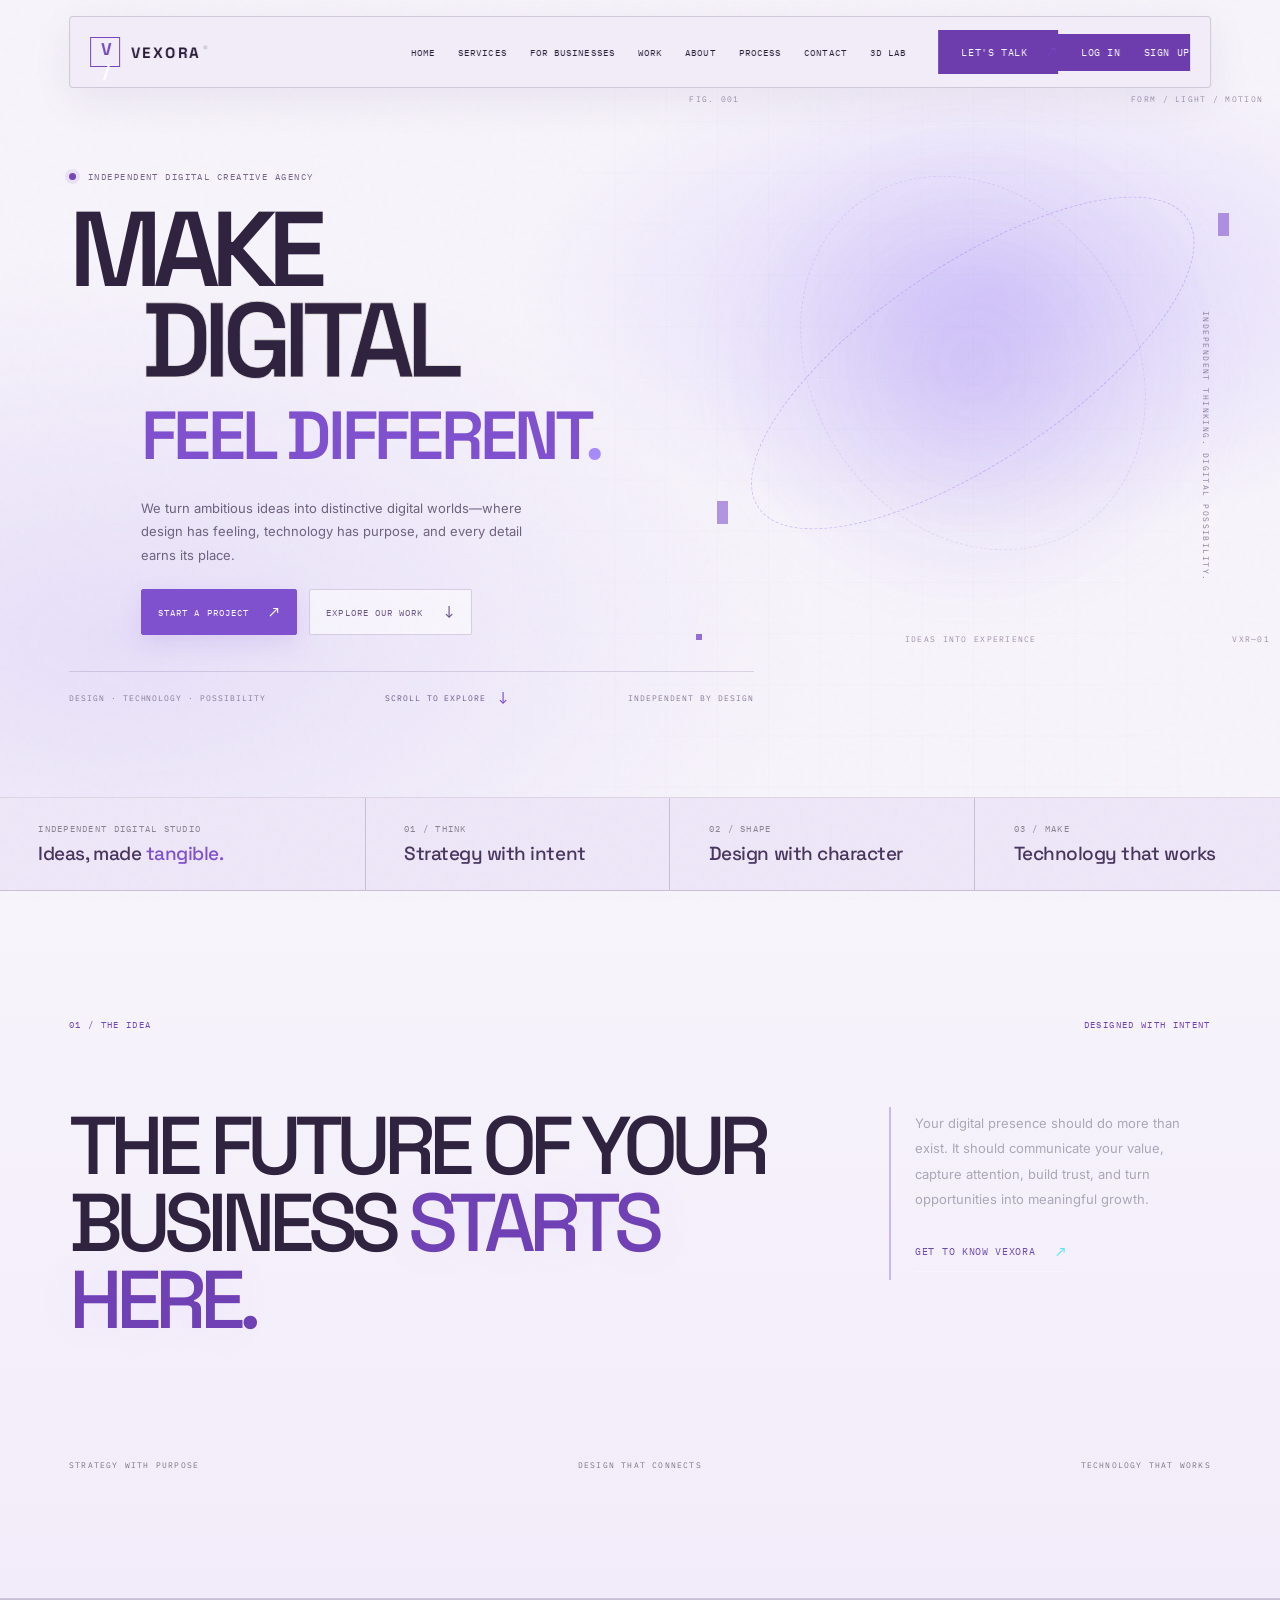
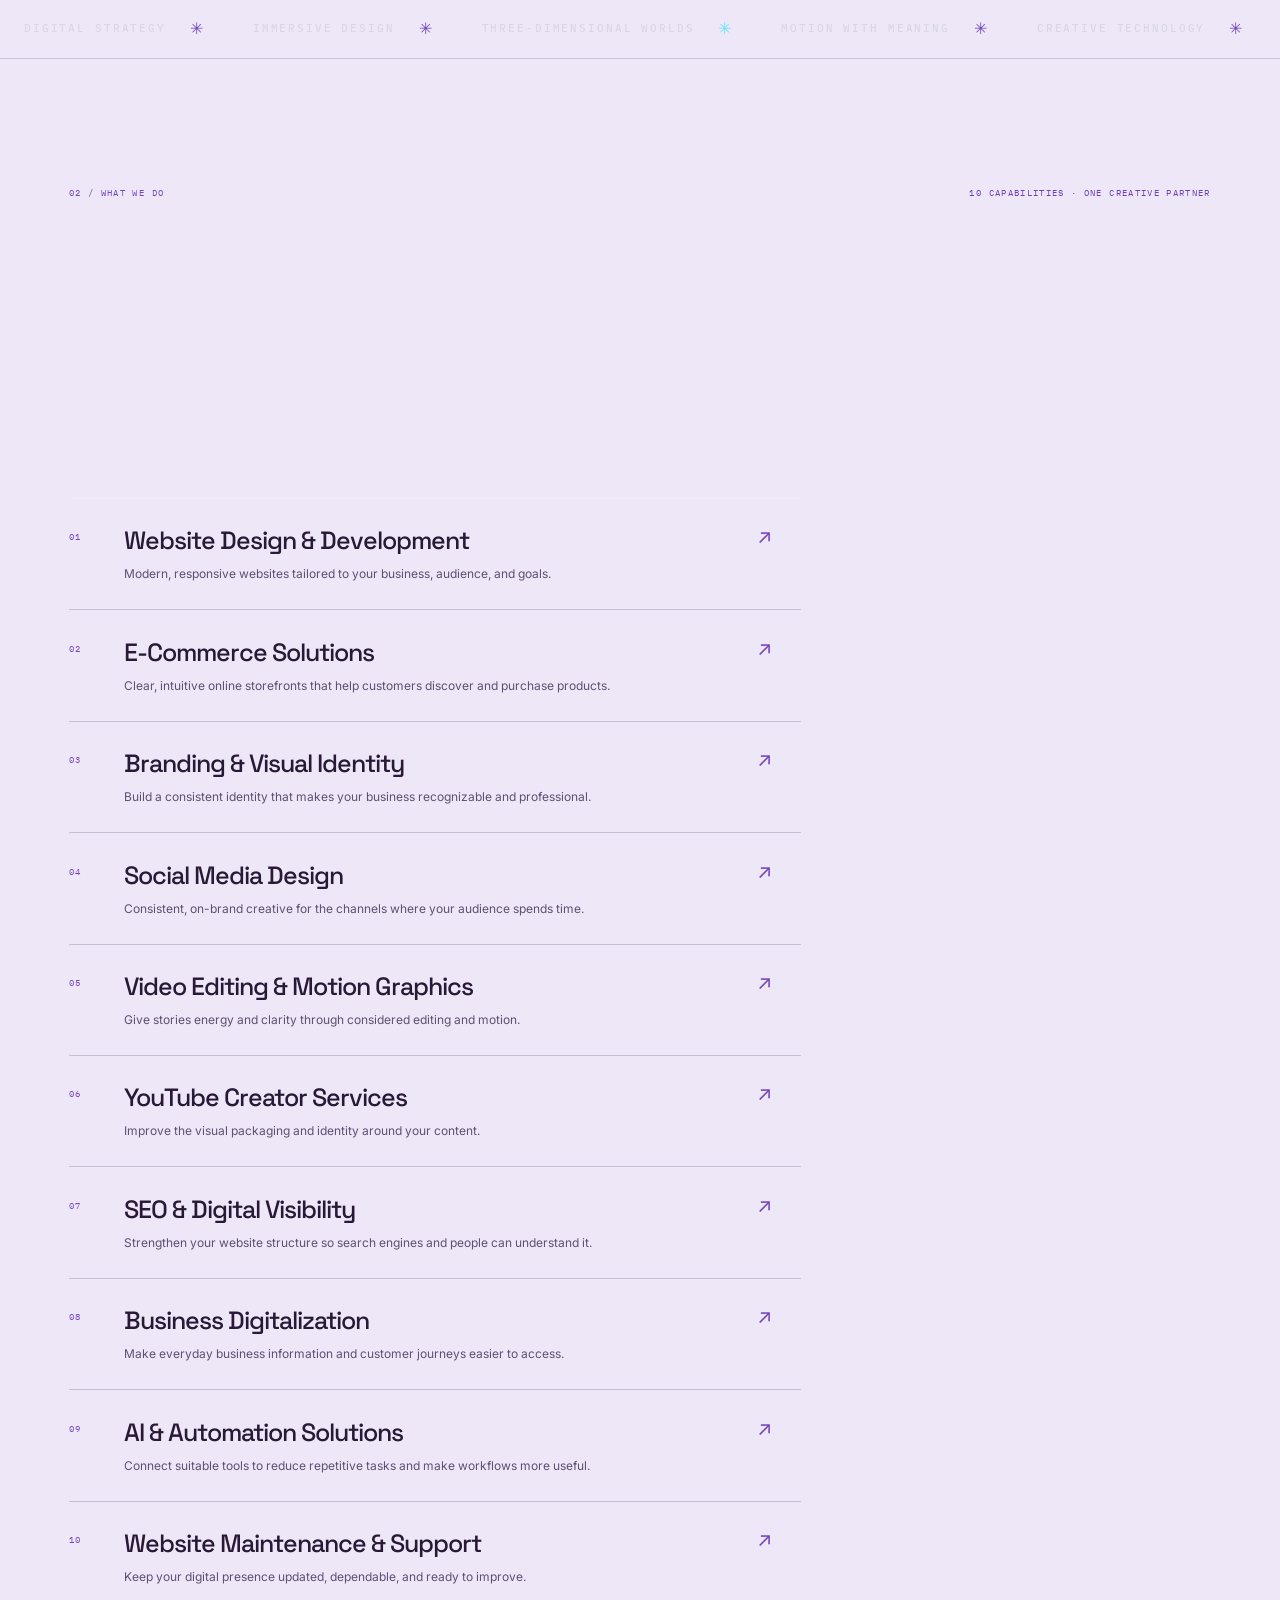
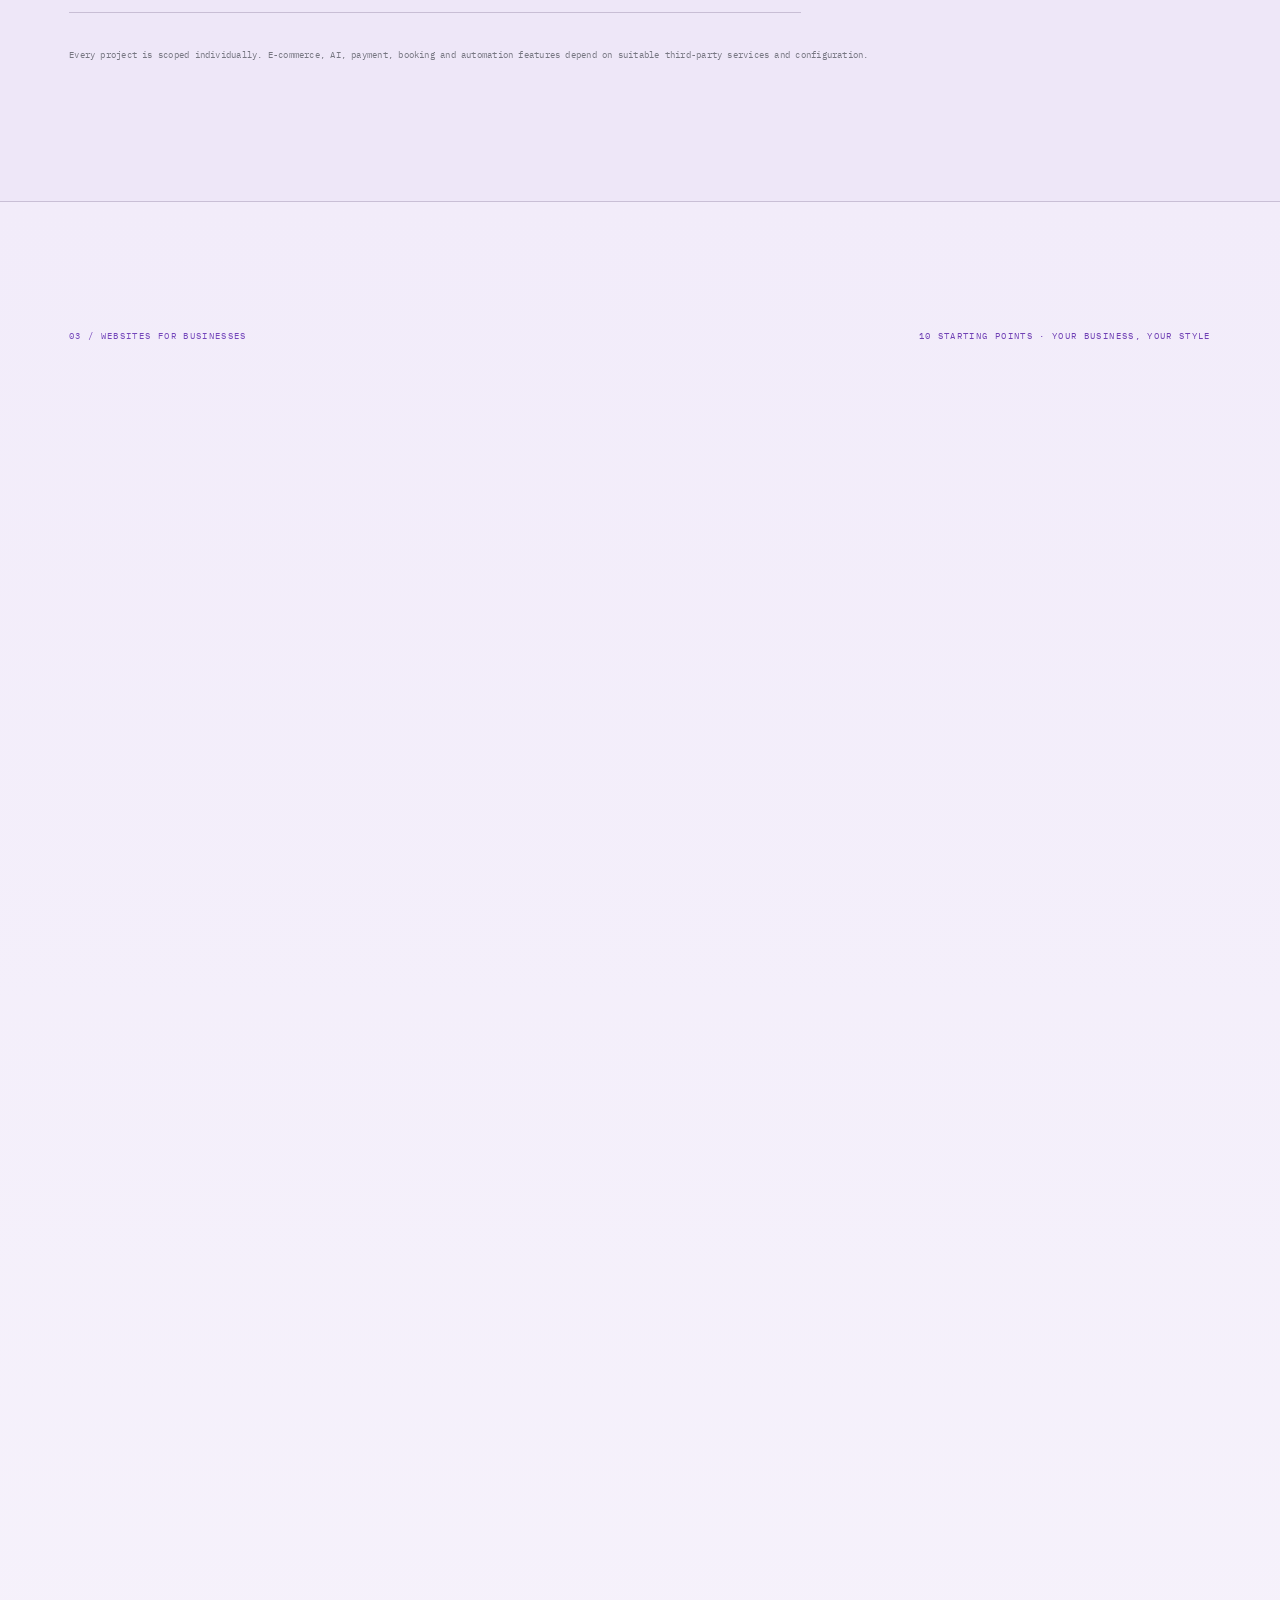
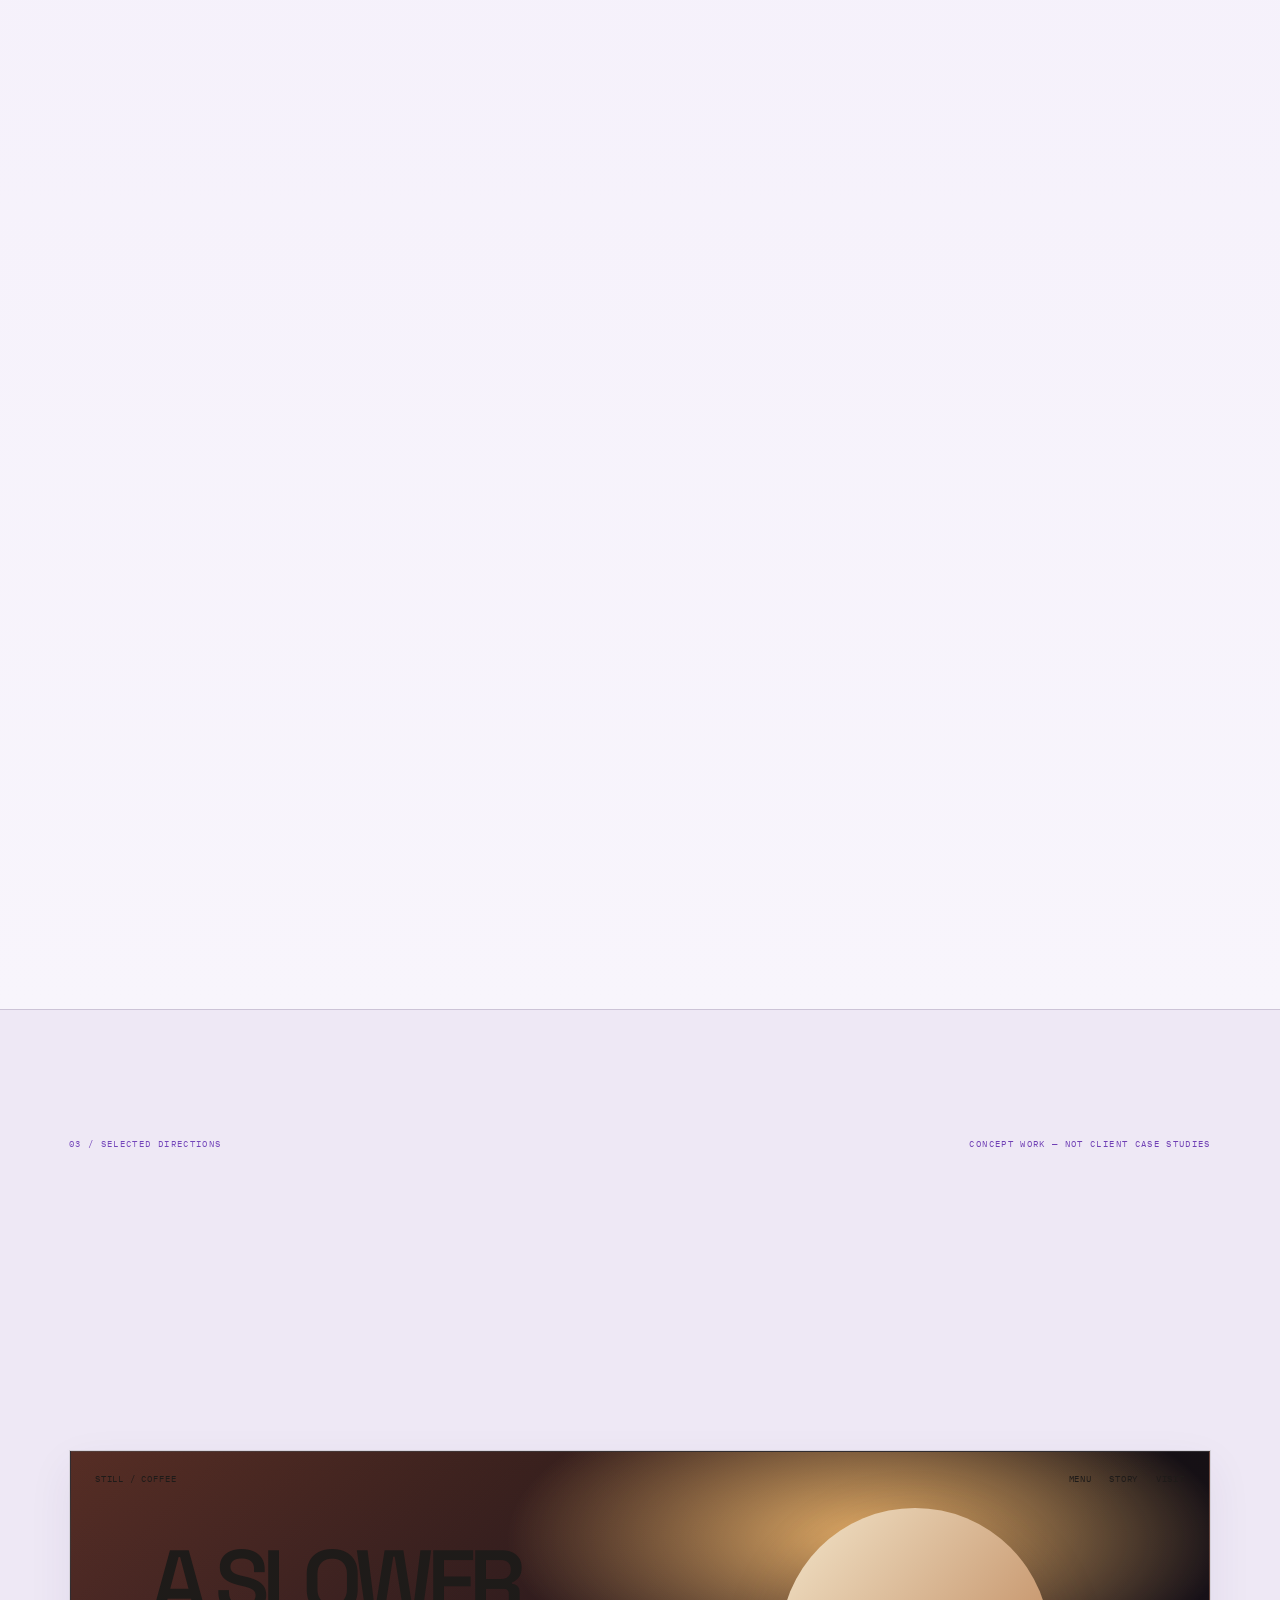
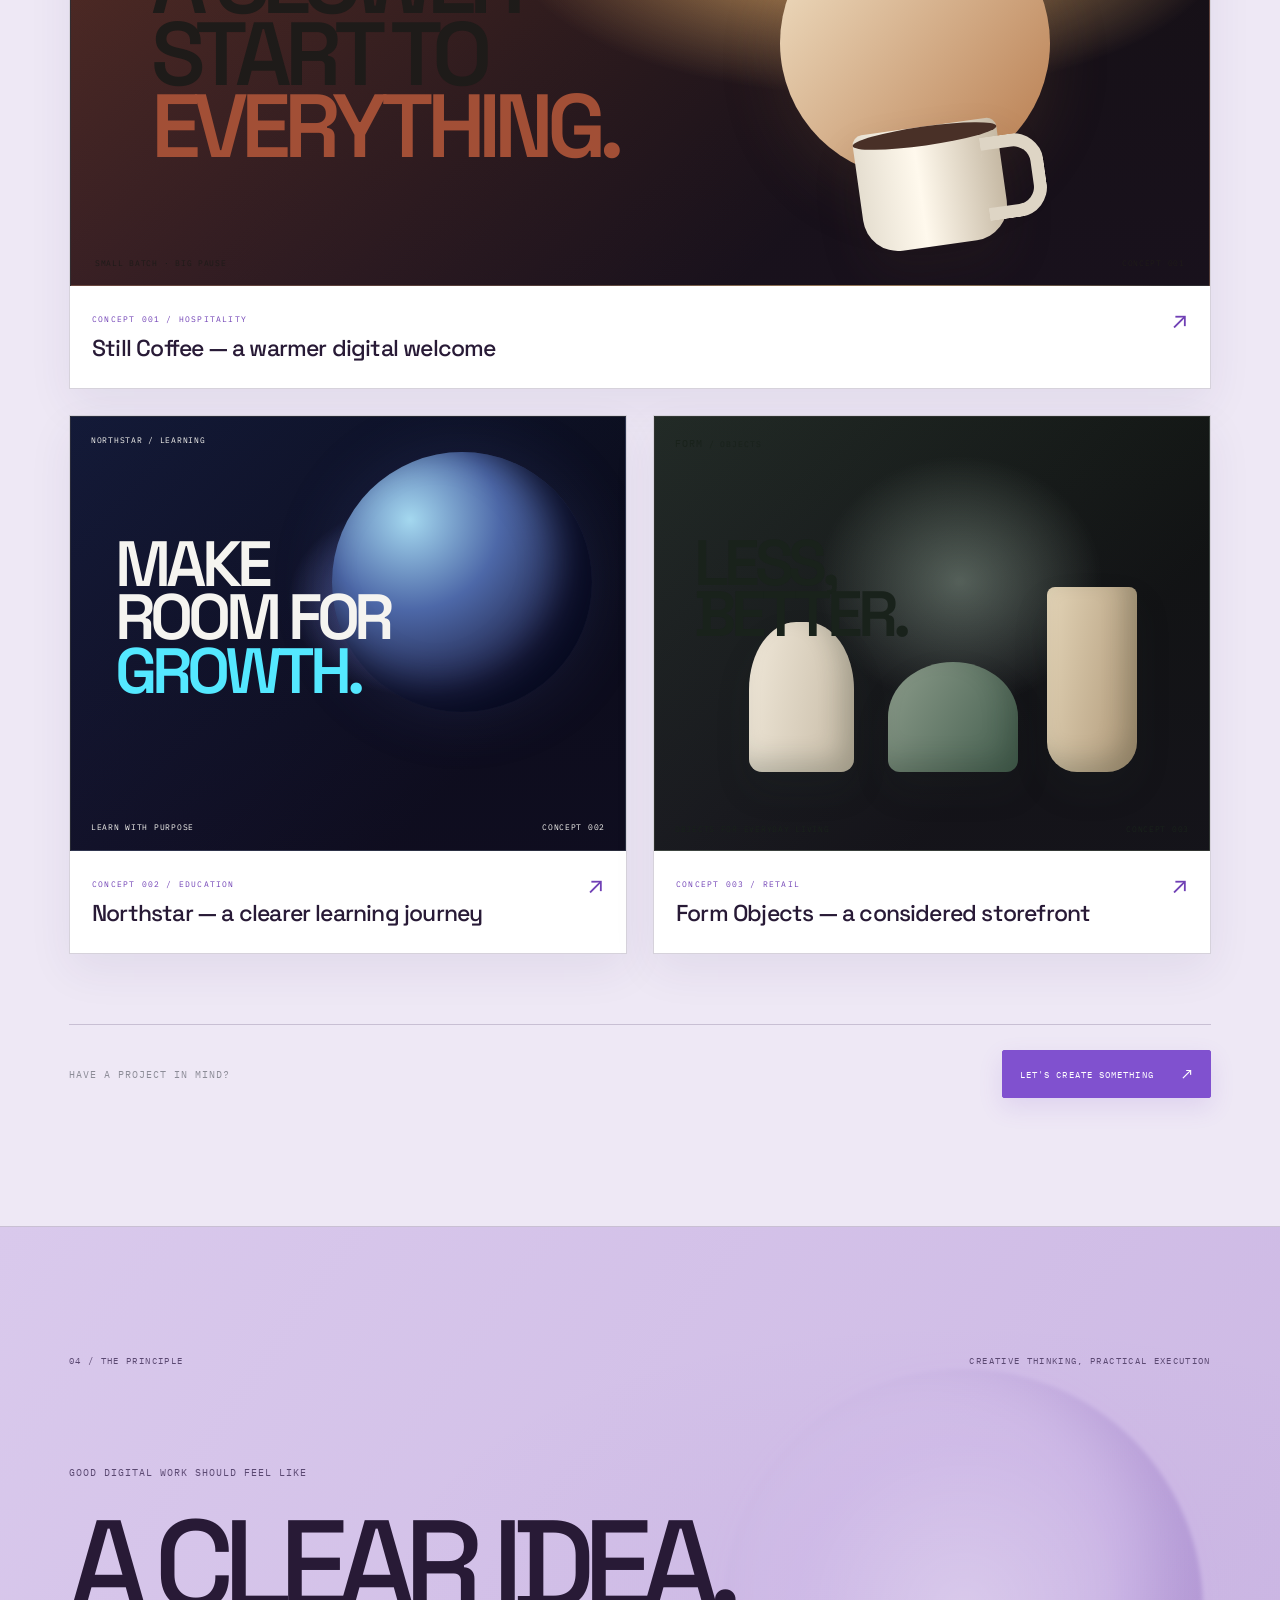
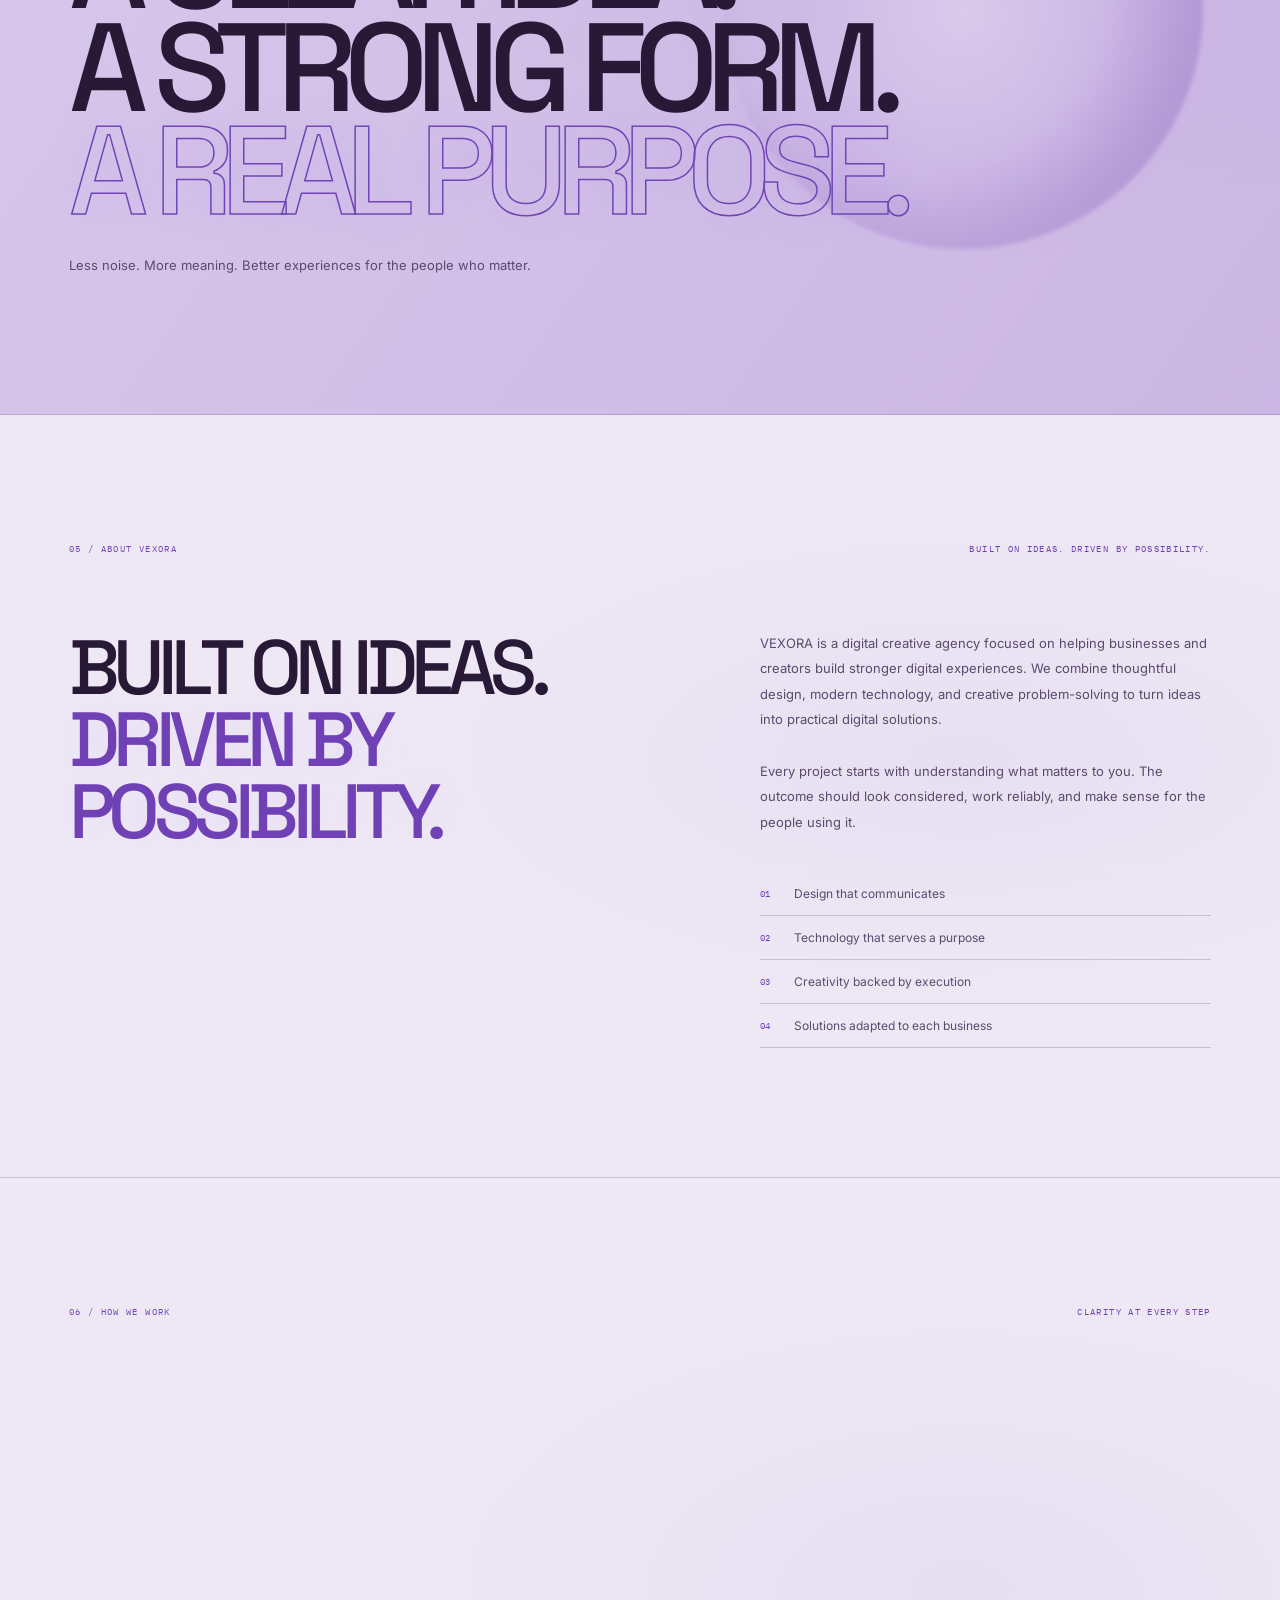
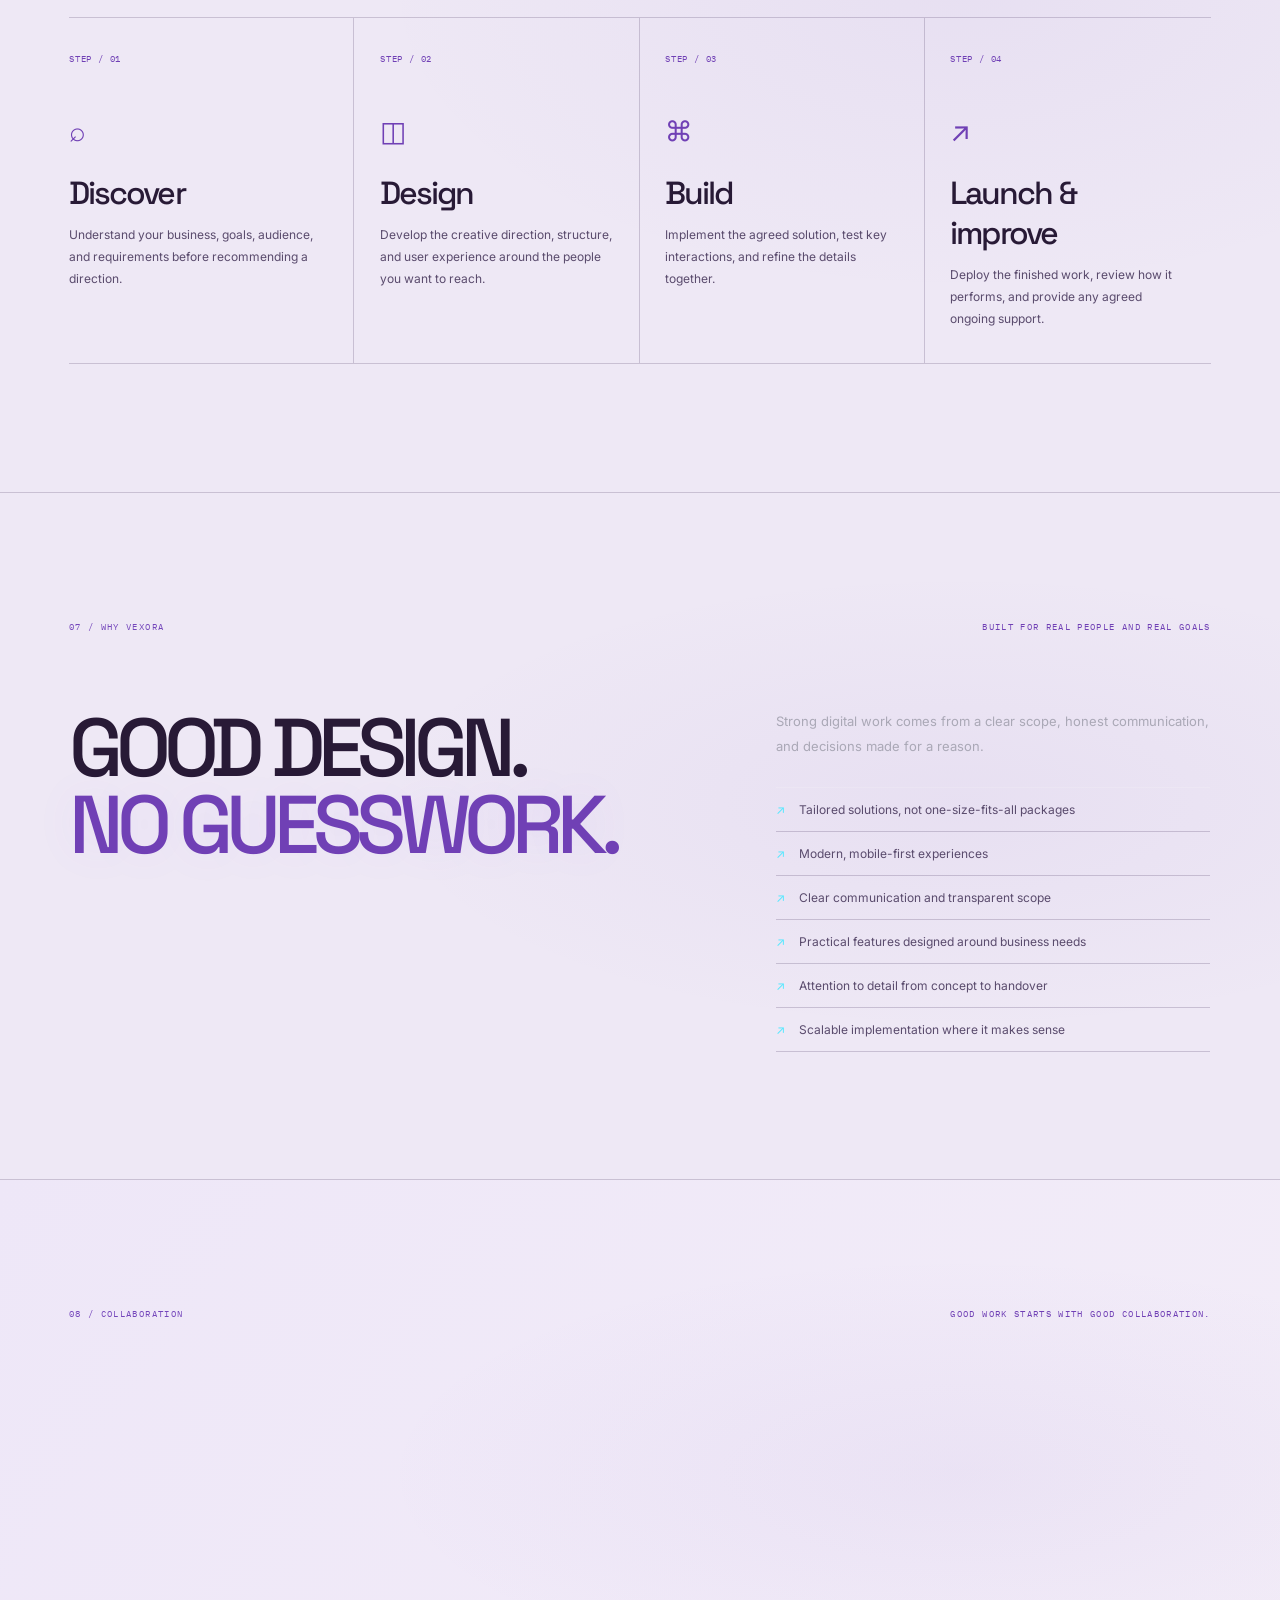
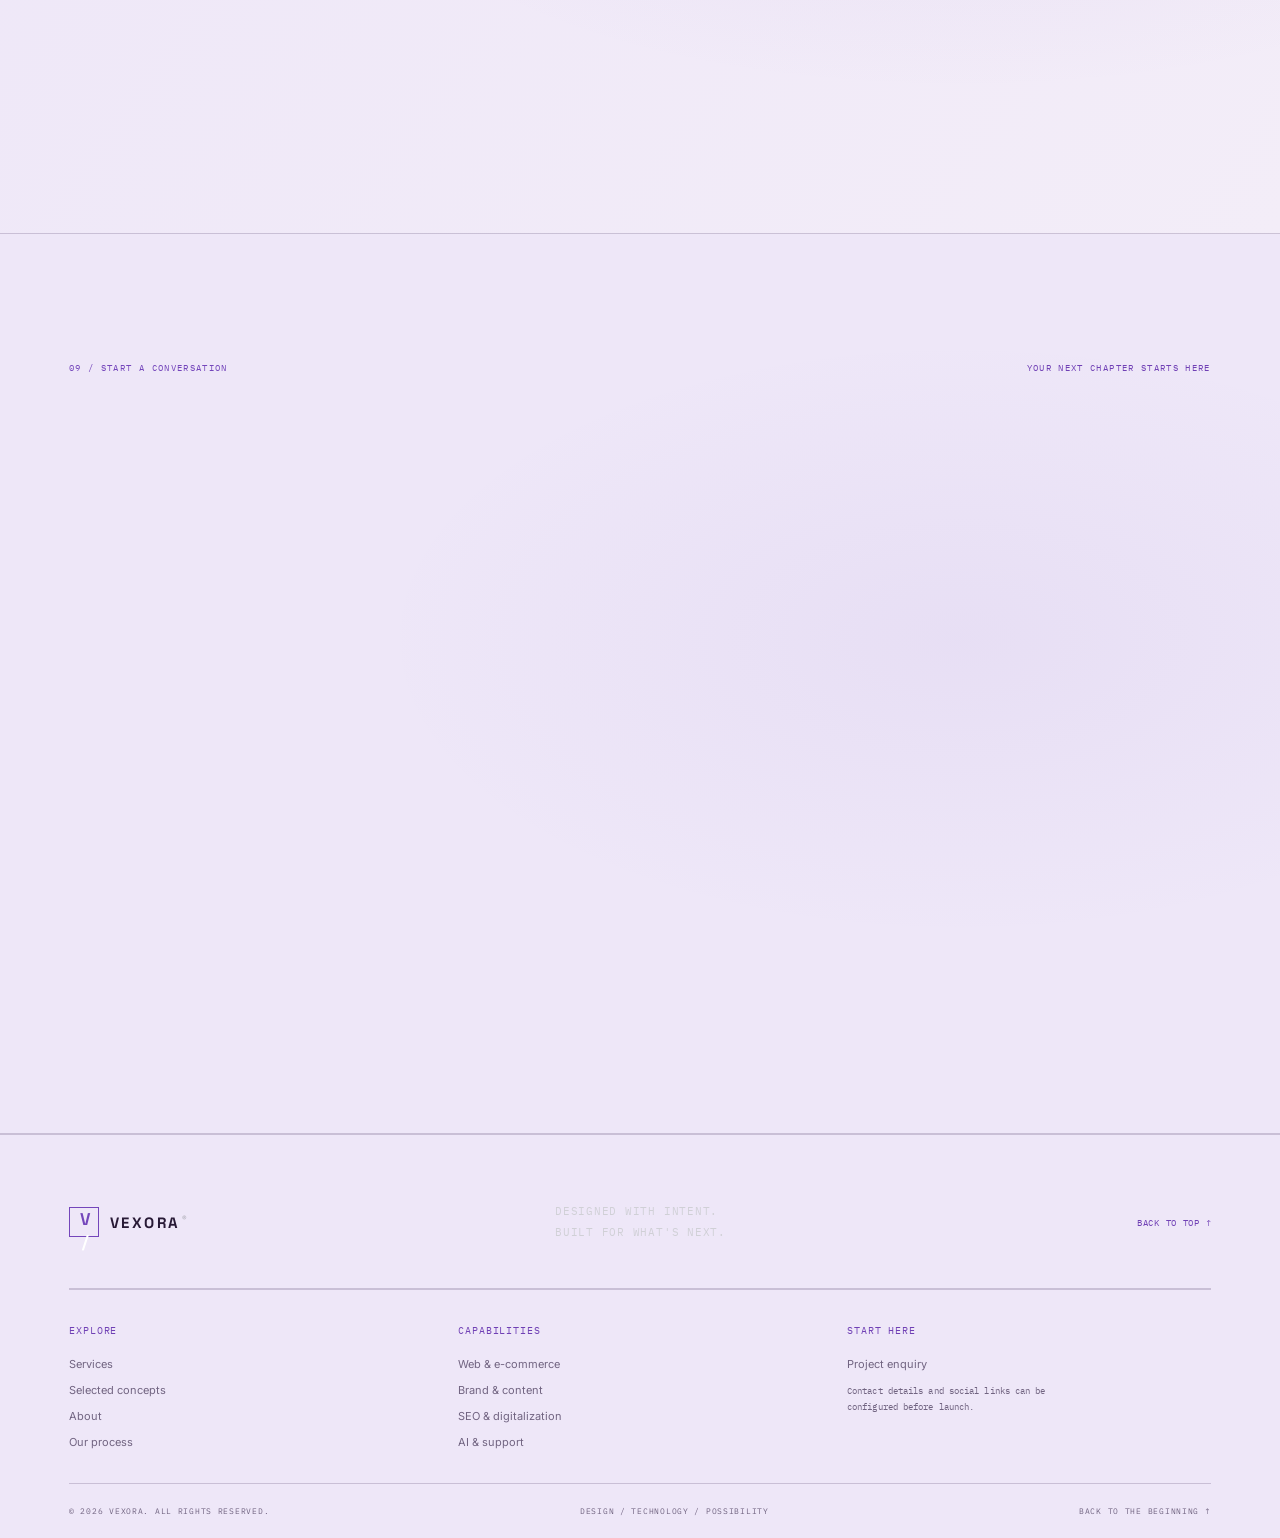
==== commit f804e567: "Link VEXORA homepage to login and signup" ====
--- a/vexora-website/index.html
+++ b/vexora-website/index.html
@@ -25,7 +25,7 @@
 <div class="grain" aria-hidden="true"></div><div class="scroll-progress" aria-hidden="true"></div>
 <header class="header" id="top"><a class="wordmark" href="#home" aria-label="VEXORA home"><span class="wordmark-symbol">V<span>/</span></span><span>VEXORA<span class="registered">®</span></span></a>
 <nav class="desktop-nav" aria-label="Main navigation"><a href="#home">Home</a><a href="services.html">Services</a><a href="#business-websites">For Businesses</a><a href="work.html">Work</a><a href="about.html">About</a><a href="process.html">Process</a><a href="contact.html">Contact</a><a href="universe.html">3D Lab</a></nav>
-<a class="header-cta" href="#contact">LET'S TALK <span>↗</span></a><button class="menu-toggle" aria-label="Open navigation menu" aria-expanded="false" aria-controls="mobile-nav"><span></span><span></span></button></header>
+<a class="header-cta" href="#contact">LET'S TALK <span>↗</span></a><a class="header-cta" href="login.html">LOG IN</a><a class="header-cta" href="register.html">SIGN UP</a><button class="menu-toggle" aria-label="Open navigation menu" aria-expanded="false" aria-controls="mobile-nav"><span></span><span></span></button></header>
 <nav class="mobile-nav" id="mobile-nav" aria-label="Mobile navigation" hidden><a href="#home">Home</a><a href="services.html">Services</a><a href="work.html">Work</a><a href="about.html">About</a><a href="process.html">Process</a><a href="contact.html">Contact</a><a href="universe.html">3D Lab</a></nav>
 <main>
 <section class="hero" id="home"><div class="hero-grid" aria-hidden="true"></div><div class="hero-copy"><p class="eyebrow reveal"><span class="live-dot"></span> INDEPENDENT DIGITAL CREATIVE AGENCY</p><h1 class="hero-title"><span class="title-line">MAKE</span><span class="title-line title-indent">DIGITAL</span><span class="title-line title-accent">FEEL DIFFERENT<span class="period">.</span></span></h1><p class="hero-description reveal">We turn ambitious ideas into distinctive digital worlds—where design has feeling, technology has purpose, and every detail earns its place.</p><div class="hero-actions reveal"><a class="button button-primary" href="#contact">START A PROJECT <span>↗</span></a><a class="button button-quiet" href="#work">EXPLORE OUR WORK <span>↓</span></a></div><div class="hero-foot reveal"><span>DESIGN · TECHNOLOGY · POSSIBILITY</span><a href="#intro">SCROLL TO EXPLORE <span class="scroll-arrow">↓</span></a><span>INDEPENDENT BY DESIGN</span></div></div>
